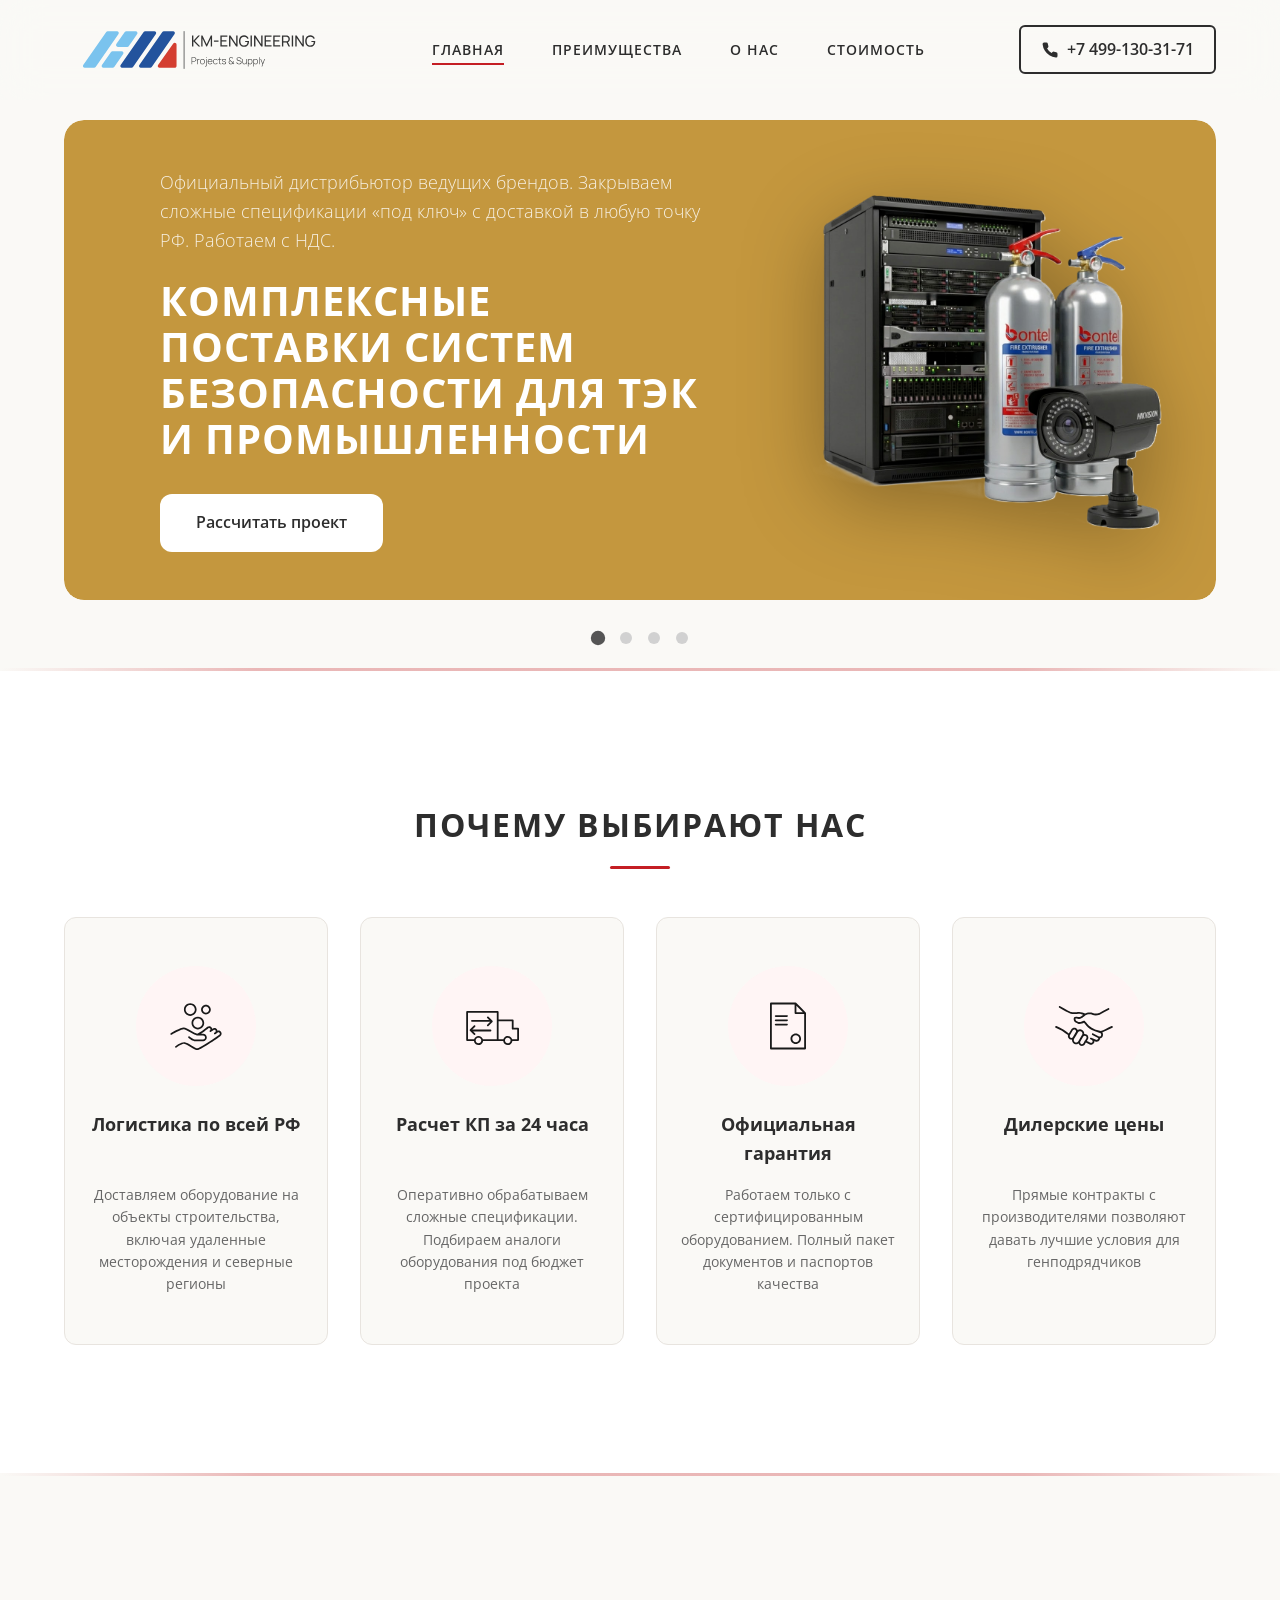
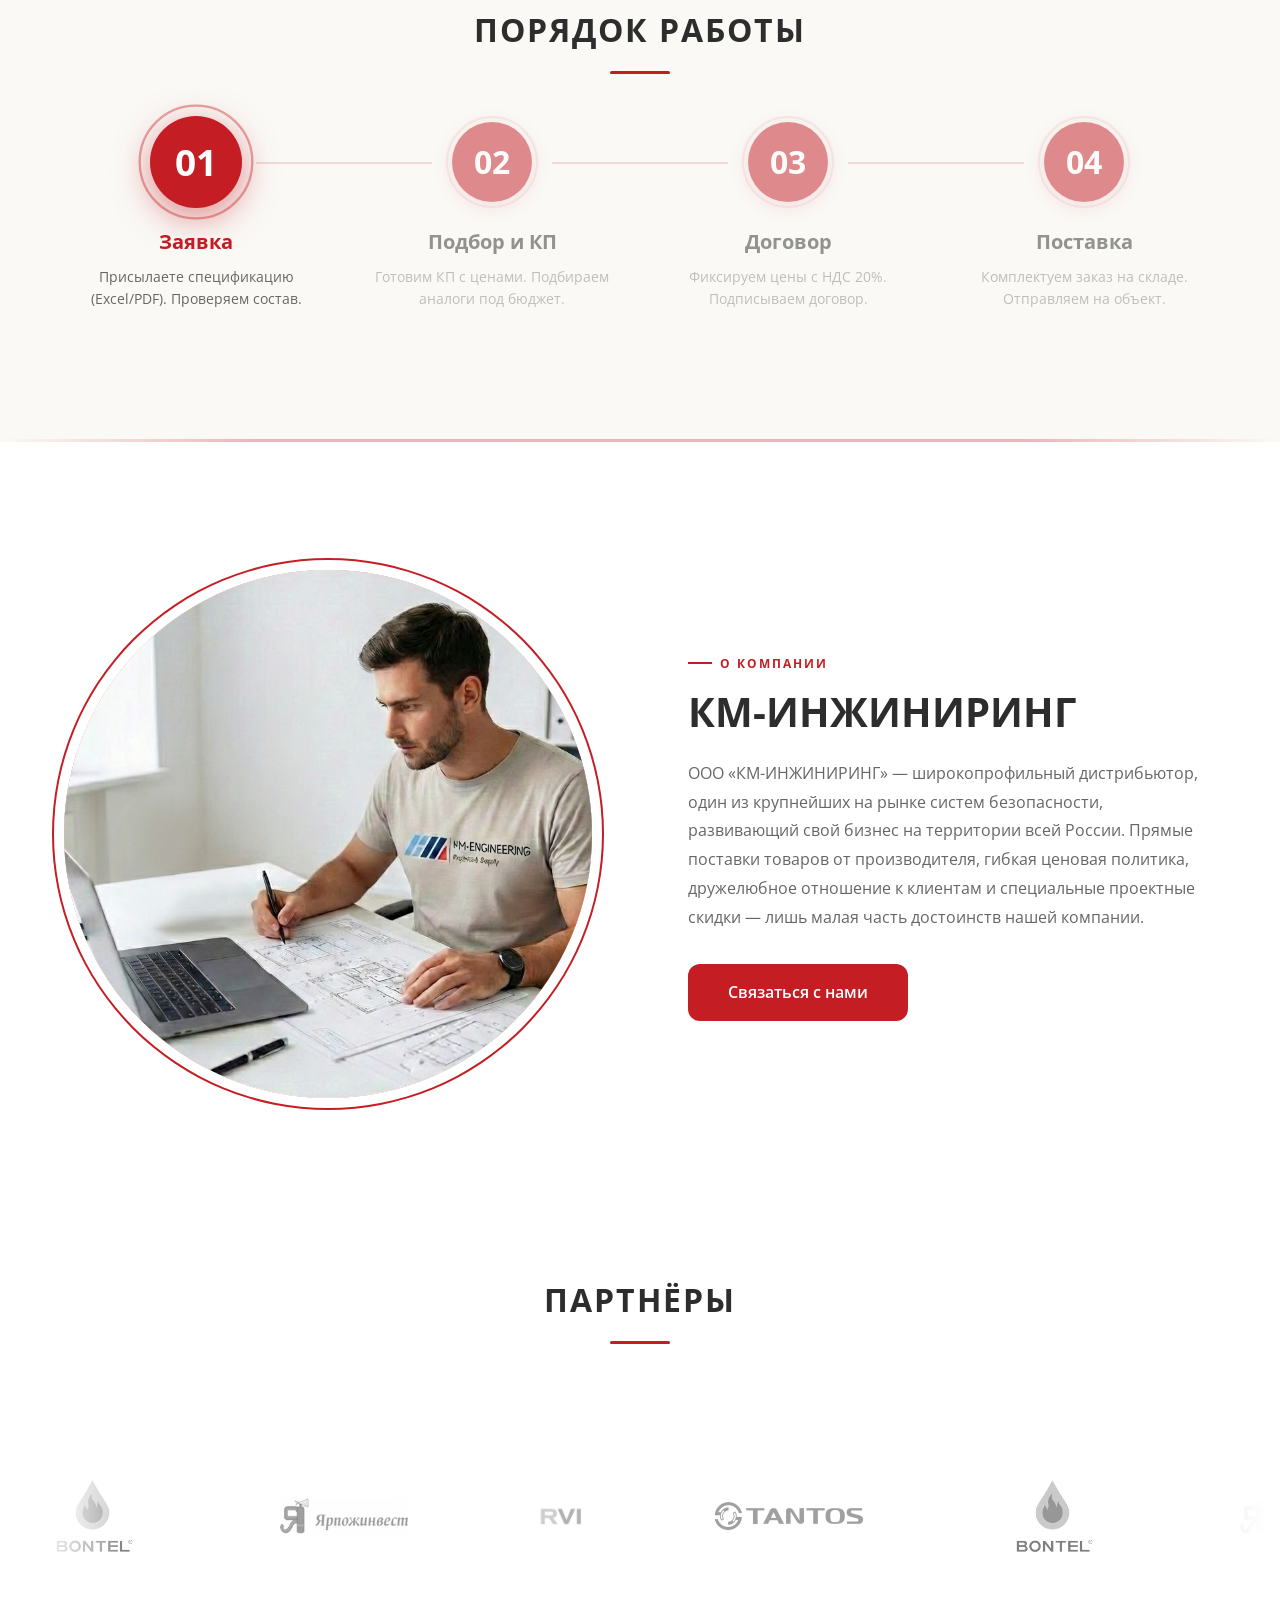
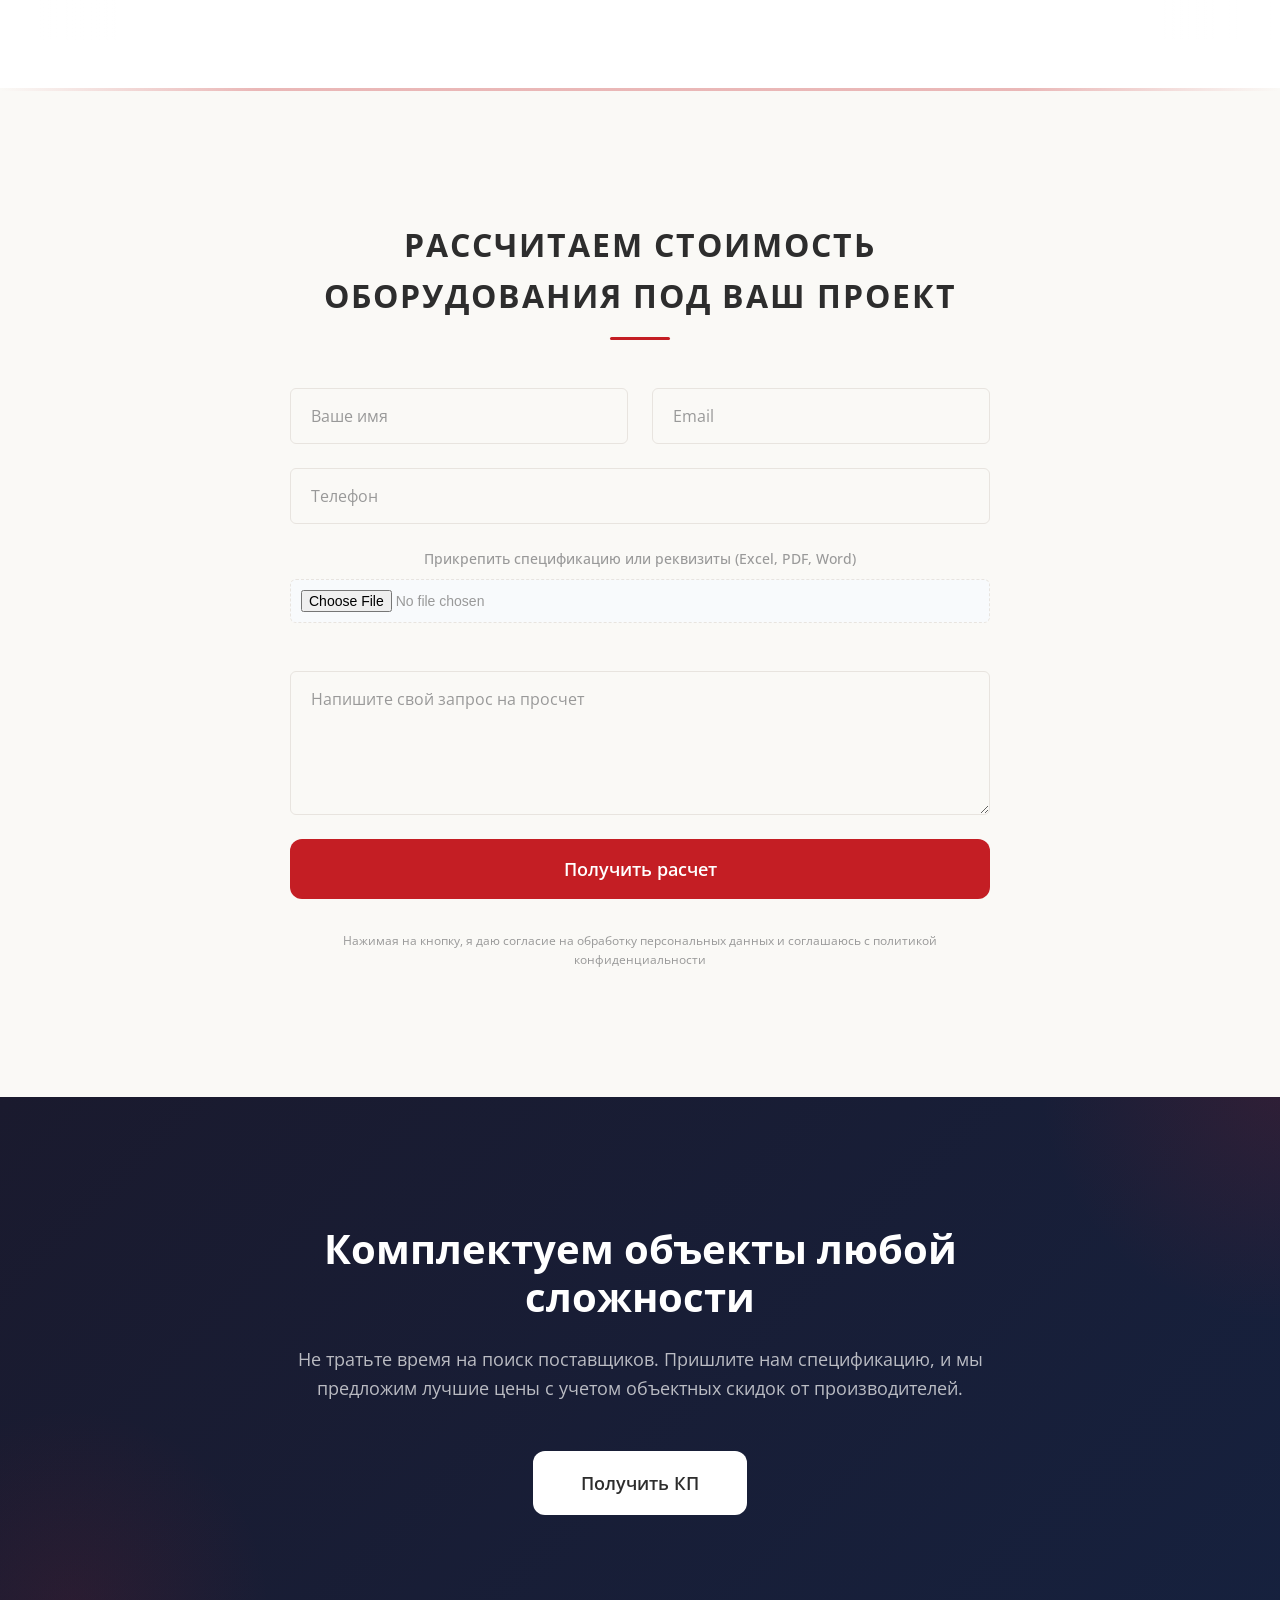
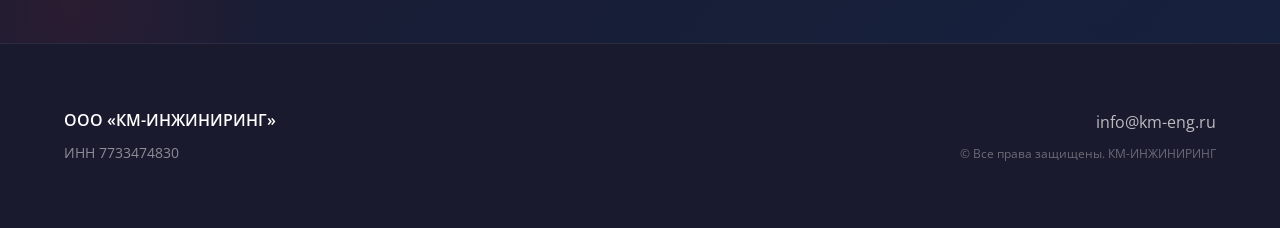
==== index.html @ e7a94233 "feat: setup contact form with file upload and formsubmit.co" ====
<!DOCTYPE html>
<html lang="ru">

<head>
  <meta charset="UTF-8">
  <meta name="viewport" content="width=device-width, initial-scale=1.0">
  <meta http-equiv="X-UA-Compatible" content="IE=edge">

  <!-- SEO -->
  <title>КМ-ИНЖИНИРИНГ — Поставки систем безопасности для ТЭК и промышленности</title>
  <meta name="description"
    content="Официальный дистрибьютор систем безопасности: газовое пожаротушение (АУГП), видеонаблюдение, СКУД. Проектирование и поставки оборудования для ТЭК и промышленных объектов по всей России.">
  <meta name="keywords"
    content="системы безопасности, газовое пожаротушение, видеонаблюдение, СКУД, пожарная безопасность, КМ-ИНЖИНИРИНГ, поставки оборудования, ТЭК, промышленность">

  <!-- Open Graph / Facebook -->
  <meta property="og:type" content="website">
  <meta property="og:url" content="https://km-eng.ru/">
  <meta property="og:title" content="КМ-ИНЖИНИРИНГ — Системы безопасности для ТЭК">
  <meta property="og:description"
    content="Комплексные поставки систем безопасности: пожаротушение, видеонаблюдение, СКУД. Расчёт КП за 24 часа.">
  <meta property="og:image" content="https://km-eng.ru/assets/images/unnamed_1.png">

  <!-- Twitter -->
  <meta property="twitter:card" content="summary_large_image">
  <meta property="twitter:url" content="https://km-eng.ru/">
  <meta property="twitter:title" content="КМ-ИНЖИНИРИНГ — Системы безопасности для ТЭК">
  <meta property="twitter:description"
    content="Комплексные поставки систем безопасности: пожаротушение, видеонаблюдение, СКУД.">
  <meta property="twitter:image" content="https://km-eng.ru/assets/images/unnamed_1.png">

  <link rel="canonical" href="https://km-eng.ru/">

  <!-- Favicons -->
  <link rel="icon" type="image/png" href="assets/images/favicon.png">
  <link rel="apple-touch-icon" href="assets/images/favicon.png">

  <!-- Fonts -->
  <link rel="preconnect" href="https://fonts.googleapis.com">
  <link rel="preconnect" href="https://fonts.gstatic.com" crossorigin>
  <link href="https://fonts.googleapis.com/css2?family=Open+Sans:wght@300;400;600;700&display=swap" rel="stylesheet">

  <!-- Styles -->
  <link rel="stylesheet" href="styles.css?v=11">
</head>

<body>

  <!-- ═══════════════════════════════════════════════
       HEADER
       ═══════════════════════════════════════════════ -->
  <header class="header" id="header">
    <div class="header__inner">
      <a href="#" class="header__logo">
        <img src="assets/images/Untitled.svg" alt="КМ-Инжиниринг — логотип" width="200" height="48">
      </a>

      <nav class="header__nav">
        <ul class="header__nav-links">
          <li><a href="#hero" class="header__nav-link" data-nav>Главная</a></li>
          <li><a href="#advantages" class="header__nav-link" data-nav>Преимущества</a></li>
          <li><a href="#about" class="header__nav-link" data-nav>О нас</a></li>
          <li><a href="#contact" class="header__nav-link" data-nav>Стоимость</a></li>
        </ul>

        <a href="tel:+74991303171" class="header__phone" id="header-phone">
          <svg viewBox="0 0 24 24" fill="none" xmlns="http://www.w3.org/2000/svg">
            <path
              d="M22 16.92v3a2 2 0 01-2.18 2 19.79 19.79 0 01-8.63-3.07 19.5 19.5 0 01-6-6 19.79 19.79 0 01-3.07-8.67A2 2 0 014.11 2h3a2 2 0 012 1.72c.127.96.362 1.903.7 2.81a2 2 0 01-.45 2.11L8.09 9.91a16 16 0 006 6l1.27-1.27a2 2 0 012.11-.45c.907.338 1.85.573 2.81.7A2 2 0 0122 16.92z"
              fill="currentColor" />
          </svg>
          <span>+7 499-130-31-71</span>
        </a>
      </nav>

      <!-- Mobile burger -->
      <button class="burger" id="burger" aria-label="Открыть меню" aria-expanded="false">
        <span class="burger__line"></span>
        <span class="burger__line"></span>
        <span class="burger__line"></span>
      </button>
    </div>
  </header>

  <!-- Mobile menu -->
  <div class="mobile-menu" id="mobile-menu">
    <a href="#hero" data-mobile-nav>Главная</a>
    <a href="#advantages" data-mobile-nav>Преимущества</a>
    <a href="#about" data-mobile-nav>О нас</a>
    <a href="#contact" data-mobile-nav>Стоимость</a>
    <a href="tel:+74991303171" style="color: var(--color-primary);">+7 499-130-31-71</a>
  </div>

  <!-- ═══════════════════════════════════════════════
       HERO SLIDER
       ═══════════════════════════════════════════════ -->
  <section class="hero section" id="hero">
    <div class="container">
      <div class="hero__slider" id="hero-slider">

        <!-- Slide 1 — Комплексные поставки -->
        <div class="hero__slide hero__slide--1 active" data-slide="0">
          <div class="hero__slide-content">
            <p class="hero__slide-subtitle">Официальный дистрибьютор ведущих брендов. Закрываем сложные спецификации
              «под ключ» с доставкой в любую точку РФ. Работаем с НДС.</p>
            <h2 class="hero__slide-title">Комплексные поставки систем безопасности для ТЭК и промышленности</h2>
            <a href="#contact" class="hero__slide-btn">Рассчитать проект</a>
          </div>
          <div class="hero__slide-image">
            <img src="assets/images/unnamed_1.png" alt="Системы безопасности для промышленности" loading="lazy">
          </div>
        </div>

        <!-- Slide 2 — АУГП -->
        <div class="hero__slide hero__slide--2" data-slide="1">
          <div class="hero__slide-content">
            <p class="hero__slide-subtitle">Модули МГП и батареи для защиты серверных, ЦОД и архивов. Тушащие составы,
              безопасные для электроники и персонала. Проектирование и шеф-монтаж.</p>
            <h2 class="hero__slide-title">Автоматические установки газового пожаротушения (АУГП)</h2>
            <a href="#contact" class="hero__slide-btn">Подобрать оборудование</a>
          </div>
          <div class="hero__slide-image">
            <img src="assets/images/LS20260130133726.png" alt="Газовое пожаротушение АУГП" loading="lazy">
          </div>
        </div>

        <!-- Slide 3 — Видеонаблюдение -->
        <div class="hero__slide hero__slide--3" data-slide="2">
          <div class="hero__slide-content">
            <p class="hero__slide-subtitle">IP-камеры высокого разрешения, тепловизоры и взрывозащищенное оборудование
              для суровых условий. Видеоаналитика и серверы хранения данных.</p>
            <h2 class="hero__slide-title">Системы промышленного видеонаблюдения</h2>
            <a href="#contact" class="hero__slide-btn">Скачать каталог</a>
          </div>
          <div class="hero__slide-image">
            <img src="assets/images/Gemini_Generated_Ima.png" alt="Промышленное видеонаблюдение" loading="lazy">
          </div>
        </div>

        <!-- Slide 4 — СКУД (light background) -->
        <div class="hero__slide hero__slide--4 hero__slide--light" data-slide="3">
          <div class="hero__slide-content">
            <p class="hero__slide-subtitle">Турникеты, шлюзовые кабины и биометрические считыватели. Интеграция с 1С и
              системами учета рабочего времени. Полная защита периметра.</p>
            <h2 class="hero__slide-title">Системы контроля и управления доступом (СКУД)</h2>
            <a href="#contact" class="hero__slide-btn">Запросить цены</a>
          </div>
          <div class="hero__slide-image">
            <img src="assets/images/Gemini_Generated_Ima_1.png" alt="Системы СКУД" loading="lazy">
          </div>
        </div>

        <!-- Progress bar -->
        <div class="hero__progress" id="hero-progress"></div>
      </div>

      <!-- Dots navigation — BELOW the slider card -->
      <div class="hero__dots" id="hero-dots"></div>
    </div>
  </section>

  <!-- Separator -->
  <div class="separator"></div>

  <!-- ═══════════════════════════════════════════════
       ADVANTAGES — ПОЧЕМУ ВЫБИРАЮТ НАС
       ═══════════════════════════════════════════════ -->
  <section class="advantages section" id="advantages">
    <div class="container">
      <h2 class="section-title reveal">ПОЧЕМУ ВЫБИРАЮТ НАС</h2>

      <div class="advantages__grid">
        <!-- Card 1 -->
        <div class="advantage-card reveal reveal-chain">
          <div class="advantage-card__icon">
            <img src="assets/images/vector.svg" alt="Логистика" loading="lazy">
          </div>
          <h3 class="advantage-card__title">Логистика по всей РФ</h3>
          <p class="advantage-card__text">Доставляем оборудование на объекты строительства, включая удаленные
            месторождения и северные регионы</p>
        </div>

        <!-- Card 2 -->
        <div class="advantage-card reveal reveal-chain">
          <div class="advantage-card__icon">
            <img src="assets/images/vector_1.svg" alt="КП за 24 часа" loading="lazy">
          </div>
          <h3 class="advantage-card__title">Расчет КП за 24 часа</h3>
          <p class="advantage-card__text">Оперативно обрабатываем сложные спецификации. Подбираем аналоги оборудования
            под бюджет проекта</p>
        </div>

        <!-- Card 3 -->
        <div class="advantage-card reveal reveal-chain">
          <div class="advantage-card__icon">
            <img src="assets/images/vector_2.svg" alt="Гарантия" loading="lazy">
          </div>
          <h3 class="advantage-card__title">Официальная гарантия</h3>
          <p class="advantage-card__text">Работаем только с сертифицированным оборудованием. Полный пакет документов и
            паспортов качества</p>
        </div>

        <!-- Card 4 -->
        <div class="advantage-card reveal reveal-chain">
          <div class="advantage-card__icon">
            <img src="assets/images/vector_3.svg" alt="Дилерские цены" loading="lazy">
          </div>
          <h3 class="advantage-card__title">Дилерские цены</h3>
          <p class="advantage-card__text">Прямые контракты с производителями позволяют давать лучшие условия для
            генподрядчиков</p>
        </div>
      </div>
    </div>
  </section>

  <!-- Separator -->
  <div class="separator"></div>

  <!-- ═══════════════════════════════════════════════
       WORKFLOW — ПОРЯДОК РАБОТЫ
       ═══════════════════════════════════════════════ -->
  <section class="workflow section" id="workflow">
    <div class="container">
      <h2 class="section-title reveal">Порядок работы</h2>

      <div class="workflow__grid">
        <!-- Step 1 -->
        <div class="workflow-step reveal reveal-chain">
          <div class="workflow-step__number" data-count="1">01</div>
          <h3 class="workflow-step__title">Заявка</h3>
          <p class="workflow-step__text">Присылаете спецификацию (Excel/PDF). Проверяем состав.</p>
        </div>

        <!-- Step 2 -->
        <div class="workflow-step reveal reveal-chain">
          <div class="workflow-step__number" data-count="2">02</div>
          <h3 class="workflow-step__title">Подбор и КП</h3>
          <p class="workflow-step__text">Готовим КП с ценами. Подбираем аналоги под бюджет.</p>
        </div>

        <!-- Step 3 -->
        <div class="workflow-step reveal reveal-chain">
          <div class="workflow-step__number" data-count="3">03</div>
          <h3 class="workflow-step__title">Договор</h3>
          <p class="workflow-step__text">Фиксируем цены с НДС 20%. Подписываем договор.</p>
        </div>

        <!-- Step 4 -->
        <div class="workflow-step reveal reveal-chain">
          <div class="workflow-step__number" data-count="4">04</div>
          <h3 class="workflow-step__title">Поставка</h3>
          <p class="workflow-step__text">Комплектуем заказ на складе. Отправляем на объект.</p>
        </div>
      </div>
    </div>
  </section>

  <!-- Separator -->
  <div class="separator"></div>

  <!-- ═══════════════════════════════════════════════
       ABOUT — О КОМПАНИИ
       ═══════════════════════════════════════════════ -->
  <section class="about section" id="about">
    <div class="container">
      <div class="about__inner">
        <div class="about__image-wrapper reveal-left">
          <img src="assets/images/unnamed_3.jpg" alt="Офис КМ-Инжиниринг" class="about__image" loading="lazy">
        </div>

        <div class="about__content reveal-right">
          <span class="about__label">О компании</span>
          <h2 class="about__title">КМ-ИНЖИНИРИНГ</h2>
          <p class="about__text">
            ООО «КМ-ИНЖИНИРИНГ» — широкопрофильный дистрибьютор, один из крупнейших на рынке систем безопасности,
            развивающий свой бизнес на территории всей России. Прямые поставки товаров от производителя, гибкая ценовая
            политика, дружелюбное отношение к клиентам и специальные проектные скидки — лишь малая часть достоинств
            нашей компании.
          </p>
          <a href="#contact" class="btn btn--primary">Связаться с нами</a>
        </div>
      </div>
    </div>
  </section>

  <!-- ═══════════════════════════════════════════════
       PARTNERS — ПАРТНЕРЫ
       ═══════════════════════════════════════════════ -->
  <section class="partners section">
    <div class="container">
      <h2 class="section-title reveal">ПАРТНЁРЫ</h2>
    </div>
    <div class="partners__marquee">
      <div class="partners__track">
        <!-- Set 1 -->
        <div class="partners__logo"><img src="assets/images/bontel.png" alt="BONTEL" loading="lazy"></div>
        <div class="partners__logo"><img src="assets/images/yarpozhinvest.png" alt="Ярпожинвест" loading="lazy"></div>
        <div class="partners__logo"><img src="assets/images/rvi.png" alt="RVI" loading="lazy"></div>
        <div class="partners__logo"><img src="assets/images/tantos.png" alt="TANTOS" loading="lazy"></div>
        <!-- Set 2 (duplicate) -->
        <div class="partners__logo"><img src="assets/images/bontel.png" alt="BONTEL" loading="lazy"></div>
        <div class="partners__logo"><img src="assets/images/yarpozhinvest.png" alt="Ярпожинвест" loading="lazy"></div>
        <div class="partners__logo"><img src="assets/images/rvi.png" alt="RVI" loading="lazy"></div>
        <div class="partners__logo"><img src="assets/images/tantos.png" alt="TANTOS" loading="lazy"></div>
        <!-- Set 3 (duplicate) -->
        <div class="partners__logo"><img src="assets/images/bontel.png" alt="BONTEL" loading="lazy"></div>
        <div class="partners__logo"><img src="assets/images/yarpozhinvest.png" alt="Ярпожинвест" loading="lazy"></div>
        <div class="partners__logo"><img src="assets/images/rvi.png" alt="RVI" loading="lazy"></div>
        <div class="partners__logo"><img src="assets/images/tantos.png" alt="TANTOS" loading="lazy"></div>
        <!-- Set 4 (duplicate) -->
        <div class="partners__logo"><img src="assets/images/bontel.png" alt="BONTEL" loading="lazy"></div>
        <div class="partners__logo"><img src="assets/images/yarpozhinvest.png" alt="Ярпожинвест" loading="lazy"></div>
        <div class="partners__logo"><img src="assets/images/rvi.png" alt="RVI" loading="lazy"></div>
        <div class="partners__logo"><img src="assets/images/tantos.png" alt="TANTOS" loading="lazy"></div>
        <!-- Set 5 (duplicate) -->
        <div class="partners__logo"><img src="assets/images/bontel.png" alt="BONTEL" loading="lazy"></div>
        <div class="partners__logo"><img src="assets/images/yarpozhinvest.png" alt="Ярпожинвест" loading="lazy"></div>
        <div class="partners__logo"><img src="assets/images/rvi.png" alt="RVI" loading="lazy"></div>
        <div class="partners__logo"><img src="assets/images/tantos.png" alt="TANTOS" loading="lazy"></div>
        <!-- Set 6 (duplicate) -->
        <div class="partners__logo"><img src="assets/images/bontel.png" alt="BONTEL" loading="lazy"></div>
        <div class="partners__logo"><img src="assets/images/yarpozhinvest.png" alt="Ярпожинвест" loading="lazy"></div>
        <div class="partners__logo"><img src="assets/images/rvi.png" alt="RVI" loading="lazy"></div>
        <div class="partners__logo"><img src="assets/images/tantos.png" alt="TANTOS" loading="lazy"></div>
      </div>
    </div>
  </section>

  <!-- Separator -->
  <div class="separator"></div>

  <!-- ═══════════════════════════════════════════════
       CONTACT FORM — РАССЧИТАТЬ СТОИМОСТЬ
       ═══════════════════════════════════════════════ -->
  <section class="contact section" id="contact">
    <div class="container">
      <div class="contact__inner reveal">
        <h2 class="section-title">Рассчитаем стоимость оборудования под ваш проект</h2>

        <form class="contact__form" id="contact-form" action="https://formsubmit.co/info@km-eng.ru" method="POST"
          enctype="multipart/form-data">
          <!-- Hidden Settings -->
          <input type="hidden" name="_subject" value="Новая заявка с сайта KM-ENG">
          <input type="hidden" name="_captcha" value="false">
          <input type="hidden" name="_template" value="table">
          <!-- <input type="hidden" name="_next" value="https://km-eng.ru/thanks.html"> -->

          <div class="contact__input-group">
            <input type="text" class="contact__input" name="name" placeholder="Ваше имя" required id="input-name">
            <input type="email" class="contact__input" name="email" placeholder="Email" required id="input-email">
          </div>
          <input type="tel" class="contact__input" name="phone" placeholder="Телефон" id="input-phone">

          <label class="contact__file-label">
            <span class="contact__file-text">Прикрепить спецификацию или реквизиты (Excel, PDF, Word)</span>
            <input type="file" name="attachment" class="contact__file-input"
              accept=".pdf,.doc,.docx,.xls,.xlsx,.jpg,.png">
          </label>

          <textarea class="contact__textarea" name="message" placeholder="Напишите свой запрос на просчет" rows="5"
            id="input-message"></textarea>
          <button type="submit" class="btn btn--primary btn--lg" id="submit-btn">Получить расчет</button>
          <p class="contact__disclaimer">Нажимая на кнопку, я даю согласие на обработку персональных данных и соглашаюсь
            с политикой конфиденциальности</p>
        </form>
      </div>
    </div>
  </section>

  <!-- ═══════════════════════════════════════════════
       CTA — ПРИЗЫВ К ДЕЙСТВИЮ
       ═══════════════════════════════════════════════ -->
  <section class="cta" id="cta">
    <div class="container">
      <div class="cta__inner reveal-scale">
        <h2 class="cta__title">Комплектуем объекты любой сложности</h2>
        <p class="cta__text">Не тратьте время на поиск поставщиков. Пришлите нам спецификацию, и мы предложим лучшие
          цены с учетом объектных скидок от производителей.</p>
        <a href="#contact" class="btn btn--white btn--lg">Получить КП</a>
      </div>
    </div>
  </section>

  <!-- ═══════════════════════════════════════════════
       FOOTER
       ═══════════════════════════════════════════════ -->
  <footer class="footer" id="footer">
    <div class="container">
      <div class="footer__inner">
        <div class="footer__left">
          <span class="footer__company">ООО «КМ-ИНЖИНИРИНГ»</span>
          <span class="footer__inn">ИНН 7733474830</span>
        </div>
        <div class="footer__right">
          <a href="mailto:info@km-eng.ru" class="footer__email">info@km-eng.ru</a>
          <span class="footer__copyright">&copy; Все права защищены. КМ-ИНЖИНИРИНГ</span>
        </div>
      </div>
    </div>
  </footer>

  <!-- Scripts -->
  <script src="script.js"></script>
</body>

</html>
---- styles.css ----
/* ═══════════════════════════════════════════════════
   КМ-ИНЖИНИРИНГ — Premium Design System
   Шрифт: Open Sans | Палитра: Молочный + Красный
   ═══════════════════════════════════════════════════ */

/* === DESIGN TOKENS === */
:root {
    /* Colors */
    --color-bg: #FAF9F6;
    --color-bg-alt: #FFF5F5;
    --color-bg-dark: #1A1A2E;
    --color-primary: #C41E24;
    --color-primary-dark: #9B1B20;
    --color-primary-light: #E8454B;
    --color-text: #2D2D2D;
    --color-text-light: #666666;
    --color-text-muted: #999999;
    --color-white: #FFFFFF;
    --color-border: #E8E4DF;
    --color-card-bg: #FFFFFF;
    --color-overlay: rgba(26, 26, 46, 0.7);

    /* Typography */
    --font-family: 'Open Sans', -apple-system, BlinkMacSystemFont, sans-serif;
    --font-size-xs: 0.75rem;
    --font-size-sm: 0.875rem;
    --font-size-base: 1rem;
    --font-size-lg: 1.125rem;
    --font-size-xl: 1.25rem;
    --font-size-2xl: 1.5rem;
    --font-size-3xl: 2rem;
    --font-size-4xl: 2.5rem;
    --font-size-5xl: 3.25rem;

    /* Spacing */
    --space-xs: 0.5rem;
    --space-sm: 1rem;
    --space-md: 1.5rem;
    --space-lg: 2rem;
    --space-xl: 3rem;
    --space-2xl: 4rem;
    --space-3xl: 6rem;
    --space-4xl: 8rem;

    /* Layout */
    --container-max: 1200px;
    --container-padding: 1.5rem;
    --header-height: 100px;

    /* Effects */
    --radius-sm: 6px;
    --radius-md: 12px;
    --radius-lg: 20px;
    --radius-xl: 28px;
    --shadow-sm: 0 2px 8px rgba(0, 0, 0, 0.06);
    --shadow-md: 0 4px 20px rgba(0, 0, 0, 0.08);
    --shadow-lg: 0 8px 40px rgba(0, 0, 0, 0.12);
    --shadow-xl: 0 12px 60px rgba(0, 0, 0, 0.16);
    --shadow-card-hover: 0 16px 48px rgba(196, 30, 36, 0.12);

    /* Transitions */
    --transition-fast: 0.2s ease;
    --transition-base: 0.3s ease;
    --transition-slow: 0.5s ease;
    --transition-slider: 0.8s ease-in-out;
}

/* === RESET & BASE === */
*,
*::before,
*::after {
    margin: 0;
    padding: 0;
    box-sizing: border-box;
}

html {
    scroll-behavior: smooth;
    font-size: 16px;
    -webkit-font-smoothing: antialiased;
    -moz-osx-font-smoothing: grayscale;
    overflow-x: hidden;
}

body {
    font-family: var(--font-family);
    overflow-x: hidden;
    font-weight: 400;
    line-height: 1.6;
    color: var(--color-text);
    background-color: var(--color-bg);
    overflow-x: hidden;
}

img {
    max-width: 100%;
    height: auto;
    display: block;
}

a {
    text-decoration: none;
    color: inherit;
    transition: color var(--transition-fast);
}

ul,
ol {
    list-style: none;
}

button {
    cursor: pointer;
    border: none;
    background: none;
    font-family: inherit;
}

/* === UTILITY === */
.container {
    max-width: var(--container-max);
    margin: 0 auto;
    padding: 0 var(--container-padding);
}

.section {
    padding: var(--space-4xl) 0;
    position: relative;
}

.section-title {
    font-size: var(--font-size-3xl);
    font-weight: 700;
    text-align: center;
    letter-spacing: 2px;
    text-transform: uppercase;
    color: var(--color-text);
    margin-bottom: var(--space-xl);
    position: relative;
}

.section-title::after {
    content: '';
    display: block;
    width: 60px;
    height: 3px;
    background: var(--color-primary);
    margin: var(--space-sm) auto 0;
    border-radius: 2px;
    transition: width var(--transition-slow);
}

.section-title:hover::after {
    width: 120px;
}

/* === SCROLL REVEAL ANIMATIONS === */
.reveal {
    opacity: 0;
    transform: translateY(40px);
    transition: opacity 0.7s ease, transform 0.7s ease;
}

.reveal.revealed {
    opacity: 1;
    transform: translateY(0);
}

.reveal-left {
    opacity: 0;
    transform: translateX(-60px);
    transition: opacity 0.7s ease, transform 0.7s ease;
}

.reveal-left.revealed {
    opacity: 1;
    transform: translateX(0);
}

.reveal-right {
    opacity: 0;
    transform: translateX(60px);
    transition: opacity 0.7s ease, transform 0.7s ease;
}

.reveal-right.revealed {
    opacity: 1;
    transform: translateX(0);
}

.reveal-scale {
    opacity: 0;
    transform: scale(0.9);
    transition: opacity 0.7s ease, transform 0.7s ease;
}

.reveal-scale.revealed {
    opacity: 1;
    transform: scale(1);
}

/* Chain delay for cards */
.reveal-chain:nth-child(1) {
    transition-delay: 0s;
}

.reveal-chain:nth-child(2) {
    transition-delay: 0.15s;
}

.reveal-chain:nth-child(3) {
    transition-delay: 0.30s;
}

.reveal-chain:nth-child(4) {
    transition-delay: 0.45s;
}

/* === KEYFRAMES === */
@keyframes fadeInUp {
    from {
        opacity: 0;
        transform: translateY(30px);
    }

    to {
        opacity: 1;
        transform: translateY(0);
    }
}

@keyframes fadeInDown {
    from {
        opacity: 0;
        transform: translateY(-20px);
    }

    to {
        opacity: 1;
        transform: translateY(0);
    }
}

@keyframes slideInLeft {
    from {
        opacity: 0;
        transform: translateX(-40px);
    }

    to {
        opacity: 1;
        transform: translateX(0);
    }
}

@keyframes pulseGlow {

    0%,
    100% {
        box-shadow: 0 0 0 0 rgba(196, 30, 36, 0.3);
    }

    50% {
        box-shadow: 0 0 0 12px rgba(196, 30, 36, 0);
    }
}

@keyframes lineGrow {
    from {
        width: 0;
    }

    to {
        width: 100%;
    }
}

@keyframes float {

    0%,
    100% {
        transform: translateY(0);
    }

    50% {
        transform: translateY(-10px);
    }
}

@keyframes shimmer {
    0% {
        background-position: -200% center;
    }

    100% {
        background-position: 200% center;
    }
}

/* ═══════════════════════════════════════════════
   HEADER / NAVIGATION
   ═══════════════════════════════════════════════ */

.header {
    position: fixed;
    top: 0;
    left: 0;
    right: 0;
    z-index: 1000;
    height: var(--header-height);
    background: rgba(250, 249, 246, 0.85);
    backdrop-filter: blur(20px);
    -webkit-backdrop-filter: blur(20px);
    border-bottom: 1px solid transparent;
    transition: background var(--transition-base),
        border-color var(--transition-base),
        box-shadow var(--transition-base);
}

.header.scrolled {
    background: rgba(250, 249, 246, 0.95);
    border-bottom-color: var(--color-border);
    box-shadow: var(--shadow-sm);
}

.header__inner {
    display: flex;
    align-items: center;
    justify-content: space-between;
    height: 100%;
    max-width: var(--container-max);
    margin: 0 auto;
    padding: 0 var(--container-padding);
    gap: var(--space-lg);
}

.header__logo {
    display: flex;
    align-items: center;
    gap: var(--space-sm);
    animation: fadeInDown 0.6s ease both;
}

.header__logo img {
    height: 88px;
    width: auto;
}

.header__nav {
    display: flex;
    align-items: center;
    gap: var(--space-lg);
    flex: 1;
    justify-content: flex-end;
    white-space: nowrap;
}

.header__nav-links {
    display: flex;
    flex: 1;
    justify-content: center;
    gap: var(--space-xl);
}

.header__nav-link {
    font-size: var(--font-size-sm);
    font-weight: 600;
    text-transform: uppercase;
    letter-spacing: 1px;
    color: var(--color-text);
    position: relative;
    padding: 4px 0;
}

.header__nav-link::after {
    content: '';
    position: absolute;
    bottom: -2px;
    left: 0;
    width: 0;
    height: 2px;
    background: var(--color-primary);
    transition: width var(--transition-base);
}

.header__nav-link:hover::after,
.header__nav-link.active::after {
    width: 100%;
}

.header__nav-link:hover {
    color: var(--color-primary);
}

.header__phone {
    display: flex;
    align-items: center;
    gap: var(--space-xs);
    font-weight: 600;
    font-size: var(--font-size-base);
    color: var(--color-text);
    padding: 10px 20px;
    border: 2px solid var(--color-text);
    border-radius: var(--radius-sm);
    transition: all var(--transition-fast);
}

.header__phone:hover {
    background: var(--color-primary);
    border-color: var(--color-primary);
    color: var(--color-white);
    transform: translateY(-1px);
}

.header__phone svg {
    width: 18px;
    height: 18px;
    fill: currentColor;
}

/* Mobile burger */
.burger {
    display: none;
    flex-direction: column;
    gap: 5px;
    width: 28px;
    padding: 4px 0;
    z-index: 1001;
}

.burger__line {
    width: 100%;
    height: 2px;
    background: var(--color-text);
    border-radius: 2px;
    transition: all var(--transition-base);
    transform-origin: center;
}

.burger.active .burger__line:nth-child(1) {
    transform: rotate(45deg) translate(5px, 5px);
}

.burger.active .burger__line:nth-child(2) {
    opacity: 0;
}

.burger.active .burger__line:nth-child(3) {
    transform: rotate(-45deg) translate(5px, -5px);
}

/* Mobile menu overlay */
.mobile-menu {
    display: none;
    position: fixed;
    top: 0;
    left: 0;
    right: 0;
    bottom: 0;
    background: rgba(250, 249, 246, 0.98);
    backdrop-filter: blur(30px);
    z-index: 999;
    flex-direction: column;
    align-items: center;
    justify-content: center;
    gap: var(--space-lg);
    opacity: 0;
    transition: opacity var(--transition-base);
}

.mobile-menu.active {
    display: flex;
    opacity: 1;
}

.mobile-menu a {
    font-size: var(--font-size-2xl);
    font-weight: 600;
    color: var(--color-text);
    text-transform: uppercase;
    letter-spacing: 2px;
}

.mobile-menu a:hover {
    color: var(--color-primary);
}

/* ═══════════════════════════════════════════════
   HERO SLIDER
   ═══════════════════════════════════════════════ */

.hero {
    padding-top: calc(var(--header-height) + 20px);
    padding-bottom: var(--space-md);
    background: var(--color-bg);
}

.hero__slider {
    position: relative;
    width: 100%;
    border-radius: var(--radius-lg);
    overflow: hidden;
    height: 480px;
}

.hero__slide {
    position: absolute;
    top: 0;
    left: 0;
    width: 100%;
    height: 100%;
    display: flex;
    align-items: center;
    padding: var(--space-2xl) var(--space-3xl);
    border-radius: var(--radius-lg);
    opacity: 0;
    transition: opacity var(--transition-slider);
    pointer-events: none;
}

.hero__slide.active {
    position: relative;
    opacity: 1;
    pointer-events: auto;
    z-index: 2;
    height: 100%;
}

/* Slide 1: Golden/Ochre — Комплексные поставки */
.hero__slide--1 {
    background: #C4973E;
}

/* Slide 2: Dark Charcoal — АУГП */
.hero__slide--2 {
    background: #3B3B3B;
}

/* Slide 3: Medium Gray — Видеонаблюдение */
.hero__slide--3 {
    background: #555555;
}

/* Slide 4: Light Warm Gray — СКУД */
.hero__slide--4 {
    background: #E5E2DD;
}

/* Light slide variant: dark text */
.hero__slide--light .hero__slide-subtitle {
    color: rgba(0, 0, 0, 0.65);
}

.hero__slide--light .hero__slide-title {
    color: #1A1A2E;
}

.hero__slide--light .hero__slide-btn {
    background: #1A1A2E;
    color: var(--color-white);
    border: 2px solid #1A1A2E;
}

.hero__slide--light .hero__slide-btn:hover {
    background: var(--color-primary);
    border-color: var(--color-primary);
}

.hero__slide-content {
    flex: 1;
    max-width: 560px;
    z-index: 2;
}

.hero__slide-subtitle {
    font-size: var(--font-size-lg);
    font-weight: 300;
    color: rgba(255, 255, 255, 0.85);
    margin-bottom: var(--space-md);
    opacity: 0;
    transform: translateY(20px);
    transition: opacity 0.5s ease 0.3s, transform 0.5s ease 0.3s;
}

.hero__slide.active .hero__slide-subtitle {
    opacity: 1;
    transform: translateY(0);
}

.hero__slide-title {
    font-size: var(--font-size-4xl);
    font-weight: 700;
    color: var(--color-white);
    line-height: 1.15;
    text-transform: uppercase;
    letter-spacing: 1px;
    margin-bottom: var(--space-lg);
    opacity: 0;
    transform: translateY(30px);
    transition: opacity 0.5s ease 0.45s, transform 0.5s ease 0.45s;
}

.hero__slide.active .hero__slide-title {
    opacity: 1;
    transform: translateY(0);
}

.hero__slide-btn {
    display: inline-flex;
    align-items: center;
    gap: var(--space-xs);
    padding: 16px 36px;
    background: var(--color-white);
    color: var(--color-text);
    font-size: var(--font-size-base);
    font-weight: 600;
    border-radius: var(--radius-md);
    transition: all var(--transition-fast);
    opacity: 0;
    transform: translateY(20px);
    transition: opacity 0.5s ease 0.6s, transform 0.5s ease 0.6s,
        background var(--transition-fast), color var(--transition-fast),
        box-shadow var(--transition-fast);
}

.hero__slide.active .hero__slide-btn {
    opacity: 1;
    transform: translateY(0);
}

.hero__slide-btn:hover {
    background: var(--color-primary);
    color: var(--color-white);
    box-shadow: var(--shadow-lg);
    transform: translateY(-2px) !important;
}

.hero__slide-image {
    position: absolute;
    right: 40px;
    top: 50%;
    transform: translateY(-50%);
    width: 380px;
    height: 380px;
    display: flex;
    align-items: center;
    justify-content: center;
    opacity: 0;
    transition: opacity 0.6s ease 0.5s, transform 0.6s ease 0.5s;
}

.hero__slide.active .hero__slide-image {
    opacity: 1;
    transform: translateY(-50%);
}

.hero__slide-image img {
    max-width: 100%;
    max-height: 100%;
    object-fit: contain;
    filter: drop-shadow(0 20px 40px rgba(0, 0, 0, 0.3));
    animation: float 4s ease-in-out infinite;
}

/* Slider dots — BELOW the slider card */
.hero__dots {
    display: flex;
    justify-content: center;
    gap: 16px;
    margin-top: var(--space-lg);
    position: relative;
    z-index: 10;
}

.hero__dot {
    width: 12px;
    height: 12px;
    border-radius: 50%;
    background: #D1D1D1;
    cursor: pointer;
    transition: all var(--transition-base);
    border: none;
    padding: 0;
    position: relative;
}

.hero__dot:hover {
    background: #999999;
    transform: scale(1.3);
}

.hero__dot.active {
    background: #555555;
    transform: scale(1.2);
}

/* Progress ring around active dot — removed */
.hero__dot::after {
    content: '';
    position: absolute;
    inset: -4px;
    border-radius: 50%;
    border: 2px solid transparent;
    transition: border-color var(--transition-fast);
}

.hero__dot.active::after {
    border-color: transparent;
}

/* Slider progress bar — hidden */
.hero__progress {
    display: none;
}

/* ═══════════════════════════════════════════════
   ADVANTAGES / WHY CHOOSE US
   ═══════════════════════════════════════════════ */

.advantages {
    background: var(--color-white);
}

.advantages__grid {
    display: grid;
    grid-template-columns: repeat(4, 1fr);
    gap: var(--space-lg);
}

.advantage-card {
    position: relative;
    padding: var(--space-xl) var(--space-md);
    text-align: center;
    border-radius: var(--radius-md);
    background: var(--color-bg);
    border: 1px solid var(--color-border);
    transition: all var(--transition-base);
    overflow: hidden;
    display: flex;
    flex-direction: column;
    align-items: center;
}

.advantage-card::before {
    content: '';
    position: absolute;
    top: 0;
    left: 0;
    right: 0;
    height: 3px;
    background: var(--color-primary);
    transform: scaleX(0);
    transition: transform var(--transition-base);
}

.advantage-card:hover::before {
    transform: scaleX(1);
}

.advantage-card:hover {
    transform: translateY(-8px);
    box-shadow: var(--shadow-card-hover);
    border-color: transparent;
    background: var(--color-white);
}

.advantage-card__icon {
    width: 120px;
    height: 120px;
    margin: 0 auto var(--space-md);
    display: flex;
    align-items: center;
    justify-content: center;
    border-radius: 50%;
    background: var(--color-bg-alt);
    transition: all var(--transition-base);
    flex-shrink: 0;
}

.advantage-card:hover .advantage-card__icon {
    background: var(--color-primary);
    transform: scale(1.1);
}

.advantage-card__icon img {
    width: 60px;
    height: 60px;
    transition: filter var(--transition-base);
}

.advantage-card:hover .advantage-card__icon img {
    filter: brightness(0) invert(1);
}

.advantage-card__title {
    font-size: var(--font-size-lg);
    font-weight: 700;
    color: var(--color-text);
    margin-bottom: var(--space-sm);
    min-height: 3.2em;
    display: flex;
    align-items: flex-start;
    justify-content: center;
}

.advantage-card__text {
    font-size: var(--font-size-sm);
    color: var(--color-text-light);
    line-height: 1.6;
}

/* Divider between cards */
.advantage-card:not(:first-child)::after {
    content: '';
    position: absolute;
    left: -1px;
    top: 20%;
    height: 60%;
    width: 1px;
    background: var(--color-border);
    transition: opacity var(--transition-base);
}

.advantage-card:hover::after {
    opacity: 0;
}

/* ═══════════════════════════════════════════════
   WORKFLOW / STEPS
   ═══════════════════════════════════════════════ */

.workflow {
    background: var(--color-bg);
}

.workflow__grid {
    display: grid;
    grid-template-columns: repeat(4, 1fr);
    gap: var(--space-lg);
    position: relative;
}

.workflow-step {
    position: relative;
    text-align: center;
    z-index: 1;
}

.workflow-step__number {
    width: 80px;
    height: 80px;
    margin: 0 auto var(--space-md);
    display: flex;
    align-items: center;
    justify-content: center;
    font-size: var(--font-size-3xl);
    font-weight: 700;
    color: var(--color-white);
    background: var(--color-primary);
    border-radius: 50%;
    position: relative;
    transition: all 0.6s cubic-bezier(0.4, 0, 0.2, 1);
    box-shadow: 0 4px 20px rgba(196, 30, 36, 0.25);
    opacity: 0.5;
}

.workflow-step__number::after {
    content: '';
    position: absolute;
    inset: -6px;
    border-radius: 50%;
    border: 2px solid var(--color-primary);
    opacity: 0.15;
    transition: all 0.6s cubic-bezier(0.4, 0, 0.2, 1);
}

/* Active step — looping highlight */
.workflow-step.wf-active .workflow-step__number {
    opacity: 1;
    transform: scale(1.15);
    box-shadow: 0 0 0 0 rgba(196, 30, 36, 0.4),
        0 8px 30px rgba(196, 30, 36, 0.5);
    animation: wf-pulse 1.5s ease-in-out infinite;
}

.workflow-step.wf-active .workflow-step__number::after {
    inset: -10px;
    opacity: 0.4;
    border-width: 2px;
}

/* Completed step (before active) */
.workflow-step.wf-done .workflow-step__number {
    opacity: 0.85;
    transform: scale(1);
    box-shadow: 0 4px 20px rgba(196, 30, 36, 0.3);
}

.workflow-step.wf-done .workflow-step__number::after {
    opacity: 0.25;
}

/* Title & text transitions */
.workflow-step__title {
    font-size: var(--font-size-xl);
    font-weight: 700;
    margin-bottom: var(--space-xs);
    color: var(--color-text);
    opacity: 0.5;
    transition: all 0.6s cubic-bezier(0.4, 0, 0.2, 1);
}

.workflow-step__text {
    font-size: var(--font-size-sm);
    color: var(--color-text-light);
    line-height: 1.6;
    max-width: 240px;
    margin: 0 auto;
    opacity: 0.4;
    transition: all 0.6s cubic-bezier(0.4, 0, 0.2, 1);
}

.workflow-step.wf-active .workflow-step__title {
    opacity: 1;
    color: var(--color-primary);
}

.workflow-step.wf-active .workflow-step__text {
    opacity: 1;
}

.workflow-step.wf-done .workflow-step__title {
    opacity: 0.75;
}

.workflow-step.wf-done .workflow-step__text {
    opacity: 0.6;
}

/* Pulse keyframe */
@keyframes wf-pulse {

    0%,
    100% {
        box-shadow: 0 0 0 0 rgba(196, 30, 36, 0.4),
            0 8px 30px rgba(196, 30, 36, 0.5);
    }

    50% {
        box-shadow: 0 0 0 12px rgba(196, 30, 36, 0),
            0 12px 40px rgba(196, 30, 36, 0.35);
    }
}

/* Connector line progress animation */
.workflow-step:not(:last-child)::before {
    content: '';
    position: absolute;
    top: 40px;
    left: calc(50% + 60px);
    right: calc(-50% - var(--space-lg) + 60px);
    height: 2px;
    background: var(--color-primary);
    opacity: 0.15;
    z-index: 0;
}

.workflow-step:not(:last-child)::after {
    content: '';
    position: absolute;
    top: 40px;
    left: calc(50% + 60px);
    right: calc(-50% - var(--space-lg) + 60px);
    height: 2px;
    background: linear-gradient(90deg, var(--color-primary) 0%, var(--color-primary) 100%);
    z-index: 0;
    transform: scaleX(0);
    transform-origin: left center;
    transition: transform 1.2s cubic-bezier(0.4, 0, 0.2, 1);
}

/* Fill connector when step is done */
.workflow-step.wf-done:not(:last-child)::after {
    transform: scaleX(1);
}

.workflow-step:hover .workflow-step__number {
    transform: scale(1.1);
    box-shadow: 0 8px 30px rgba(196, 30, 36, 0.4);
}

.workflow-step:hover .workflow-step__number::after {
    inset: -10px;
    opacity: 0.15;
}

.workflow-step.wf-active:hover .workflow-step__number {
    animation: none;
    transform: scale(1.18);
}

/* ═══════════════════════════════════════════════
   ABOUT SECTION
   ═══════════════════════════════════════════════ */

.about {
    background: var(--color-white);
}

.about__inner {
    display: grid;
    grid-template-columns: 1fr 1fr;
    gap: var(--space-3xl);
    align-items: center;
}

.about__image-wrapper {
    position: relative;
    width: 100%;
    aspect-ratio: 1;
    margin: 0 auto;
    border-radius: 50%;
    flex-shrink: 0;
    overflow: hidden;
    box-shadow: 0 0 0 10px var(--color-white), 0 0 0 12px var(--color-primary);
    transition: all var(--transition-base);
}

.about__image-wrapper:hover {
    transform: scale(1.02);
}

.about__image {
    width: 100%;
    height: 100%;
    object-fit: cover;
    object-position: center calc(15% + 3px);
    border-radius: 50%;
    display: block;
    transform: scale(1.3);
}

.about__label {
    display: inline-flex;
    align-items: center;
    gap: var(--space-xs);
    font-size: var(--font-size-xs);
    font-weight: 700;
    text-transform: uppercase;
    letter-spacing: 2px;
    color: var(--color-primary);
    margin-bottom: var(--space-sm);
}

.about__label::before {
    content: '';
    width: 24px;
    height: 2px;
    background: var(--color-primary);
}

.about__title {
    font-size: var(--font-size-4xl);
    font-weight: 700;
    line-height: 1.15;
    color: var(--color-text);
    margin-bottom: var(--space-md);
}

.about__text {
    font-size: var(--font-size-base);
    color: var(--color-text-light);
    line-height: 1.8;
    margin-bottom: var(--space-lg);
}

/* ═══════════════════════════════════════════════
   PARTNERS MARQUEE
   ═══════════════════════════════════════════════ */

.partners {
    background: var(--color-white);
    overflow: hidden;
}

.partners__marquee {
    position: relative;
    width: 100%;
    overflow: hidden;
    padding: var(--space-md) 0;
}

/* Fade edges */
.partners__marquee::before,
.partners__marquee::after {
    content: '';
    position: absolute;
    top: 0;
    bottom: 0;
    width: 120px;
    z-index: 2;
    pointer-events: none;
}

.partners__marquee::before {
    left: 0;
    background: linear-gradient(90deg, var(--color-white) 0%, transparent 100%);
}

.partners__marquee::after {
    right: 0;
    background: linear-gradient(270deg, var(--color-white) 0%, transparent 100%);
}

.partners__track {
    display: flex;
    align-items: center;
    gap: var(--space-3xl);
    animation: marquee 30s linear infinite;
    width: max-content;
}

/* Only pause on desktop (mouse), not on mobile touch */
@media (hover: hover) and (pointer: fine) {
    .partners__track:hover {
        animation-play-state: paused;
    }
}

@keyframes marquee {
    0% {
        transform: translateX(0);
    }

    100% {
        transform: translateX(-16.666%);
    }
}

.partners__logo {
    display: flex;
    align-items: center;
    justify-content: center;
    flex-shrink: 0;
    opacity: 0.5;
    filter: grayscale(100%);
    transition: all var(--transition-base);
    cursor: default;
    padding: var(--space-sm) var(--space-lg);
}

.partners__logo:hover {
    opacity: 1;
    filter: grayscale(0%);
}

.partners__logo img {
    height: 60px;
    width: auto;
    max-width: 180px;
    object-fit: contain;
}

.partners__logo img[alt="BONTEL"],
.partners__logo img[alt="Ярпожинвест"] {
    height: 120px;
    max-width: 240px;
}

/* ═══════════════════════════════════════════════
   CONTACT FORM
   ═══════════════════════════════════════════════ */

.contact {
    background: var(--color-bg);
}

.contact__inner {
    max-width: 700px;
    margin: 0 auto;
    text-align: center;
}

.contact__form {
    margin-top: var(--space-xl);
    display: flex;
    flex-direction: column;
    gap: var(--space-md);
}

.contact__input-group {
    display: grid;
    grid-template-columns: 1fr 1fr;
    gap: var(--space-md);
}

.contact__input,
.contact__textarea {
    width: 100%;
    padding: 16px 20px;
    font-family: var(--font-family);
    font-size: var(--font-size-base);
    color: var(--color-text);
    background-color: var(--color-bg);
    border: 1px solid var(--color-border);
    border-radius: var(--radius-sm);
    transition: var(--transition-base);
    outline: none;
}

.contact__file-label {
    display: flex;
    flex-direction: column;
    gap: 8px;
    margin-bottom: var(--space-md);
    cursor: pointer;
}

.contact__file-text {
    font-size: 14px;
    color: var(--color-text-muted);
    font-weight: 500;
}

.contact__file-input {
    width: 100%;
    padding: 10px;
    background: #f8fafc;
    border: 1px dashed var(--color-border);
    border-radius: var(--radius-sm);
    font-size: 14px;
    color: var(--color-text-muted);
}

.contact__input:focus,
.contact__textarea:focus {
    border-color: var(--color-primary);
    box-shadow: 0 0 0 4px rgba(196, 30, 36, 0.08);
}

.contact__input::placeholder,
.contact__textarea::placeholder {
    color: var(--color-text-muted);
}

.contact__textarea {
    min-height: 140px;
    resize: vertical;
}

.contact__disclaimer {
    font-size: var(--font-size-xs);
    color: var(--color-text-muted);
    margin-top: var(--space-xs);
}

/* ═══════════════════════════════════════════════
   BUTTONS
   ═══════════════════════════════════════════════ */

.btn {
    display: inline-flex;
    align-items: center;
    justify-content: center;
    gap: var(--space-xs);
    padding: 16px 40px;
    font-family: var(--font-family);
    font-size: var(--font-size-base);
    font-weight: 600;
    border-radius: var(--radius-md);
    transition: all var(--transition-fast);
    cursor: pointer;
    border: none;
    position: relative;
    overflow: hidden;
}

.btn--primary {
    background: var(--color-primary);
    color: var(--color-white);
}

.btn--primary:hover {
    background: var(--color-primary-dark);
    transform: translateY(-2px);
    box-shadow: 0 8px 25px rgba(196, 30, 36, 0.35);
}

.btn--primary:active {
    transform: translateY(0);
}

.btn--outline {
    background: transparent;
    color: var(--color-primary);
    border: 2px solid var(--color-primary);
}

.btn--outline:hover {
    background: var(--color-primary);
    color: var(--color-white);
    transform: translateY(-2px);
}

.btn--white {
    background: var(--color-white);
    color: var(--color-text);
}

.btn--white:hover {
    background: var(--color-primary);
    color: var(--color-white);
    transform: translateY(-2px);
    box-shadow: var(--shadow-lg);
}

.btn--lg {
    padding: 18px 48px;
    font-size: var(--font-size-lg);
}

/* Button shimmer effect */
.btn--primary::before {
    content: '';
    position: absolute;
    top: 0;
    left: -100%;
    width: 100%;
    height: 100%;
    background: linear-gradient(90deg, transparent, rgba(255, 255, 255, 0.2), transparent);
    transition: left 0.5s ease;
}

.btn--primary:hover::before {
    left: 100%;
}

/* ═══════════════════════════════════════════════
   CTA SECTION
   ═══════════════════════════════════════════════ */

.cta {
    position: relative;
    padding: var(--space-4xl) 0;
    background: linear-gradient(135deg, var(--color-bg-dark) 0%, #16213E 100%);
    overflow: hidden;
}

.cta::before {
    content: '';
    position: absolute;
    top: -50%;
    right: -20%;
    width: 500px;
    height: 500px;
    border-radius: 50%;
    background: radial-gradient(circle, rgba(196, 30, 36, 0.15) 0%, transparent 70%);
    pointer-events: none;
}

.cta::after {
    content: '';
    position: absolute;
    bottom: -30%;
    left: -10%;
    width: 400px;
    height: 400px;
    border-radius: 50%;
    background: radial-gradient(circle, rgba(196, 30, 36, 0.1) 0%, transparent 70%);
    pointer-events: none;
}

.cta__inner {
    position: relative;
    z-index: 1;
    text-align: center;
    max-width: 700px;
    margin: 0 auto;
}

.cta__title {
    font-size: var(--font-size-4xl);
    font-weight: 700;
    color: var(--color-white);
    margin-bottom: var(--space-md);
    line-height: 1.2;
}

.cta__text {
    font-size: var(--font-size-lg);
    color: rgba(255, 255, 255, 0.7);
    margin-bottom: var(--space-xl);
    line-height: 1.6;
}

/* ═══════════════════════════════════════════════
   FOOTER
   ═══════════════════════════════════════════════ */

.footer {
    background: var(--color-bg-dark);
    padding: var(--space-2xl) 0;
    border-top: 1px solid rgba(255, 255, 255, 0.08);
}

.footer__inner {
    display: flex;
    justify-content: space-between;
    align-items: center;
    flex-wrap: wrap;
    gap: var(--space-md);
}

.footer__left {
    display: flex;
    flex-direction: column;
    gap: var(--space-xs);
}

.footer__company {
    font-size: var(--font-size-base);
    font-weight: 600;
    color: var(--color-white);
}

.footer__inn {
    font-size: var(--font-size-sm);
    color: rgba(255, 255, 255, 0.5);
}

.footer__right {
    display: flex;
    flex-direction: column;
    align-items: flex-end;
    gap: var(--space-xs);
}

.footer__email {
    font-size: var(--font-size-base);
    color: rgba(255, 255, 255, 0.7);
    transition: color var(--transition-fast);
}

.footer__email:hover {
    color: var(--color-primary-light);
}

.footer__copyright {
    font-size: var(--font-size-xs);
    color: rgba(255, 255, 255, 0.35);
}

/* ═══════════════════════════════════════════════
   ANIMATED RED SEPARATOR
   ═══════════════════════════════════════════════ */

.separator {
    width: 100%;
    height: 3px;
    background: linear-gradient(90deg,
            transparent,
            var(--color-primary) 20%,
            var(--color-primary) 80%,
            transparent);
    opacity: 0.3;
}

/* ═══════════════════════════════════════════════
   RESPONSIVE DESIGN
   ═══════════════════════════════════════════════ */

@media (max-width: 1024px) {
    :root {
        --font-size-5xl: 2.5rem;
        --font-size-4xl: 2rem;
        --font-size-3xl: 1.75rem;
    }

    .advantages__grid {
        grid-template-columns: repeat(2, 1fr);
    }

    .advantage-card:not(:first-child)::after {
        display: none;
    }

    .workflow__grid {
        grid-template-columns: repeat(2, 1fr);
        gap: var(--space-xl);
    }

    .workflow-step::before,
    .workflow-step::after {
        display: none;
    }

    .hero__slide-image {
        width: 280px;
        height: 280px;
        right: 20px;
    }

    .about__inner {
        gap: var(--space-xl);
    }
}

/* Burger breakpoint — switch to hamburger before items wrap */
@media (max-width: 1100px) {
    .header__nav-links {
        display: none;
    }

    .header__phone {
        display: none;
    }

    .burger {
        display: flex;
    }
}

@media (max-width: 768px) {
    :root {
        --font-size-4xl: 1.75rem;
        --font-size-3xl: 1.5rem;
        --header-height: 90px;
    }

    /* Prevent header overflow on mobile */
    .header {
        overflow: hidden;
    }

    .header__inner {
        max-width: 100%;
        width: 100%;
        box-sizing: border-box;
        padding: 0 16px;
        gap: 8px;
        overflow: hidden;
    }

    .header__logo {
        flex-shrink: 1;
        min-width: 0;
    }

    .header__logo img {
        height: 80px;
        width: auto;
        max-width: calc(100vw - 80px);
    }

    .burger {
        flex-shrink: 0;
        margin-left: auto;
    }

    /* Push hero below the fixed header - ADJUSTED for LANDSCAPE (tablets/horizontal mobile) */
    .hero {
        padding-top: calc(var(--header-height) + 50px);
    }

    /* Fixed slider height — taller, all slides same size */
    .hero__slider {
        height: 560px;
    }

    .hero__slide {
        flex-direction: column;
        justify-content: flex-start;
        align-items: center;
        padding: var(--space-lg) var(--space-md) var(--space-sm);
        text-align: center;
        height: 100%;
        overflow: hidden;
    }

    /* Consistent layout: fixed-height zones */
    .hero__slide-content {
        max-width: 100%;
        display: flex;
        flex-direction: column;
        align-items: center;
    }

    .hero__slide-subtitle {
        font-size: var(--font-size-sm);
        margin-bottom: var(--space-xs);
        min-height: 60px;
        display: flex;
        align-items: center;
    }

    .hero__slide-title {
        font-size: var(--font-size-3xl);
        margin-bottom: var(--space-sm);
        min-height: 72px;
        display: flex;
        align-items: center;
    }

    .hero__slide-btn {
        padding: 12px 32px;
        font-size: var(--font-size-sm);
    }

    .hero__slide-image {
        position: relative;
        right: auto;
        top: auto;
        transform: none;
        width: 180px;
        height: 180px;
        margin: auto auto 0;
    }

    .hero__slide.active .hero__slide-image {
        transform: none;
    }

    .hero__dots {
        margin-top: var(--space-md);
    }

    .about__inner {
        grid-template-columns: 1fr;
        gap: var(--space-xl);
    }

    .about__image-wrapper {
        width: 280px;
        height: 280px;
    }

    .contact__input-group {
        grid-template-columns: 1fr;
    }

    .footer__inner {
        flex-direction: column;
        text-align: center;
    }

    .footer__right {
        align-items: center;
    }
}

@media (max-width: 480px) {
    :root {
        --font-size-4xl: 1.5rem;
        --font-size-3xl: 1.25rem;
        --container-padding: 1rem;
        --header-height: 80px;
    }

    .header__inner {
        padding: 0 12px;
    }

    .header__logo img {
        height: 70px;
    }

    /* FORCE Portrait padding - fixes vertical mobile cut-off */
    .hero {
        padding-top: calc(var(--header-height) + 45px) !important;
    }

    .section {
        padding: var(--space-2xl) 0;
    }

    .advantages__grid {
        grid-template-columns: 1fr;
    }

    .workflow__grid {
        grid-template-columns: 1fr;
        max-width: 300px;
        margin: 0 auto;
    }

    .hero__slider {
        height: 480px;
        border-radius: var(--radius-md);
    }

    .hero__slide {
        border-radius: var(--radius-md);
        padding: var(--space-md) var(--space-sm) var(--space-xs);
    }

    .hero__slide-subtitle {
        font-size: var(--font-size-xs);
        min-height: 50px;
    }

    .hero__slide-title {
        font-size: var(--font-size-2xl);
        min-height: 60px;
    }

    .hero__slide-image {
        width: 150px;
        height: 150px;
    }

    .hero__dots {
        margin-top: var(--space-sm);
    }

    .cta__title {
        font-size: var(--font-size-2xl);
    }

    /* Mobile Scroll Highlight for Advantages */
    .advantage-card.active {
        transform: translateY(-8px);
        box-shadow: 0 10px 30px rgba(196, 30, 36, 0.15);
        border-color: transparent;
        background: var(--color-white);
    }

    .advantage-card.active::before {
        transform: scaleX(1);
    }

    .advantage-card.active .advantage-card__icon {
        background: var(--color-primary);
        transform: scale(1.1);
    }

    .advantage-card.active .advantage-card__icon img {
        filter: brightness(0) invert(1);
    }
}

/* ═══════════════════════════════════════════════
   PARTNERS
   ═══════════════════════════════════════════════ */
.partners {
    background: var(--color-white);
    padding: var(--space-xl) 0;
    overflow: hidden;
}

.partners__marquee {
    position: relative;
    width: 100%;
    overflow: hidden;
    mask-image: linear-gradient(to right, transparent, black 10%, black 90%, transparent);
    -webkit-mask-image: linear-gradient(to right, transparent, black 10%, black 90%, transparent);
}

.partners__track {
    display: flex;
    gap: var(--space-2xl);
    width: max-content;
    animation: marquee 40s linear infinite;
    padding: var(--space-md) 0;
}

.partners__track:hover {
    animation-play-state: paused;
}

.partners__logo {
    display: flex;
    align-items: center;
    justify-content: center;
    transition: transform var(--transition-base);
}

.partners__logo:hover {
    transform: scale(1.1);
}

.partners__logo img {
    height: 50px;
    width: auto;
    object-fit: contain;
    /* Removed grayscale filter */
}

@keyframes marquee {
    0% {
        transform: translateX(0);
    }

    100% {
        transform: translateX(-50%);
    }
}

/* Mobile Swipe - "Acceleration" */
@media (max-width: 768px) {
    .partners__marquee {
        mask-image: none;
        -webkit-mask-image: none;
        overflow-x: auto;
        scroll-behavior: smooth;
        -webkit-overflow-scrolling: touch;
        padding-bottom: 20px;
        /* Hide scrollbar */
        scrollbar-width: none;
        -ms-overflow-style: none;
    }

    .partners__marquee::-webkit-scrollbar {
        display: none;
    }

    .partners__track {
        animation: none;
        width: auto;
        gap: var(--space-lg);
        padding: 0 var(--container-padding);
    }

    .partners__logo {
        flex-shrink: 0;
        scroll-snap-align: center;
    }

    .partners__logo img {
        height: 40px;
    }
}
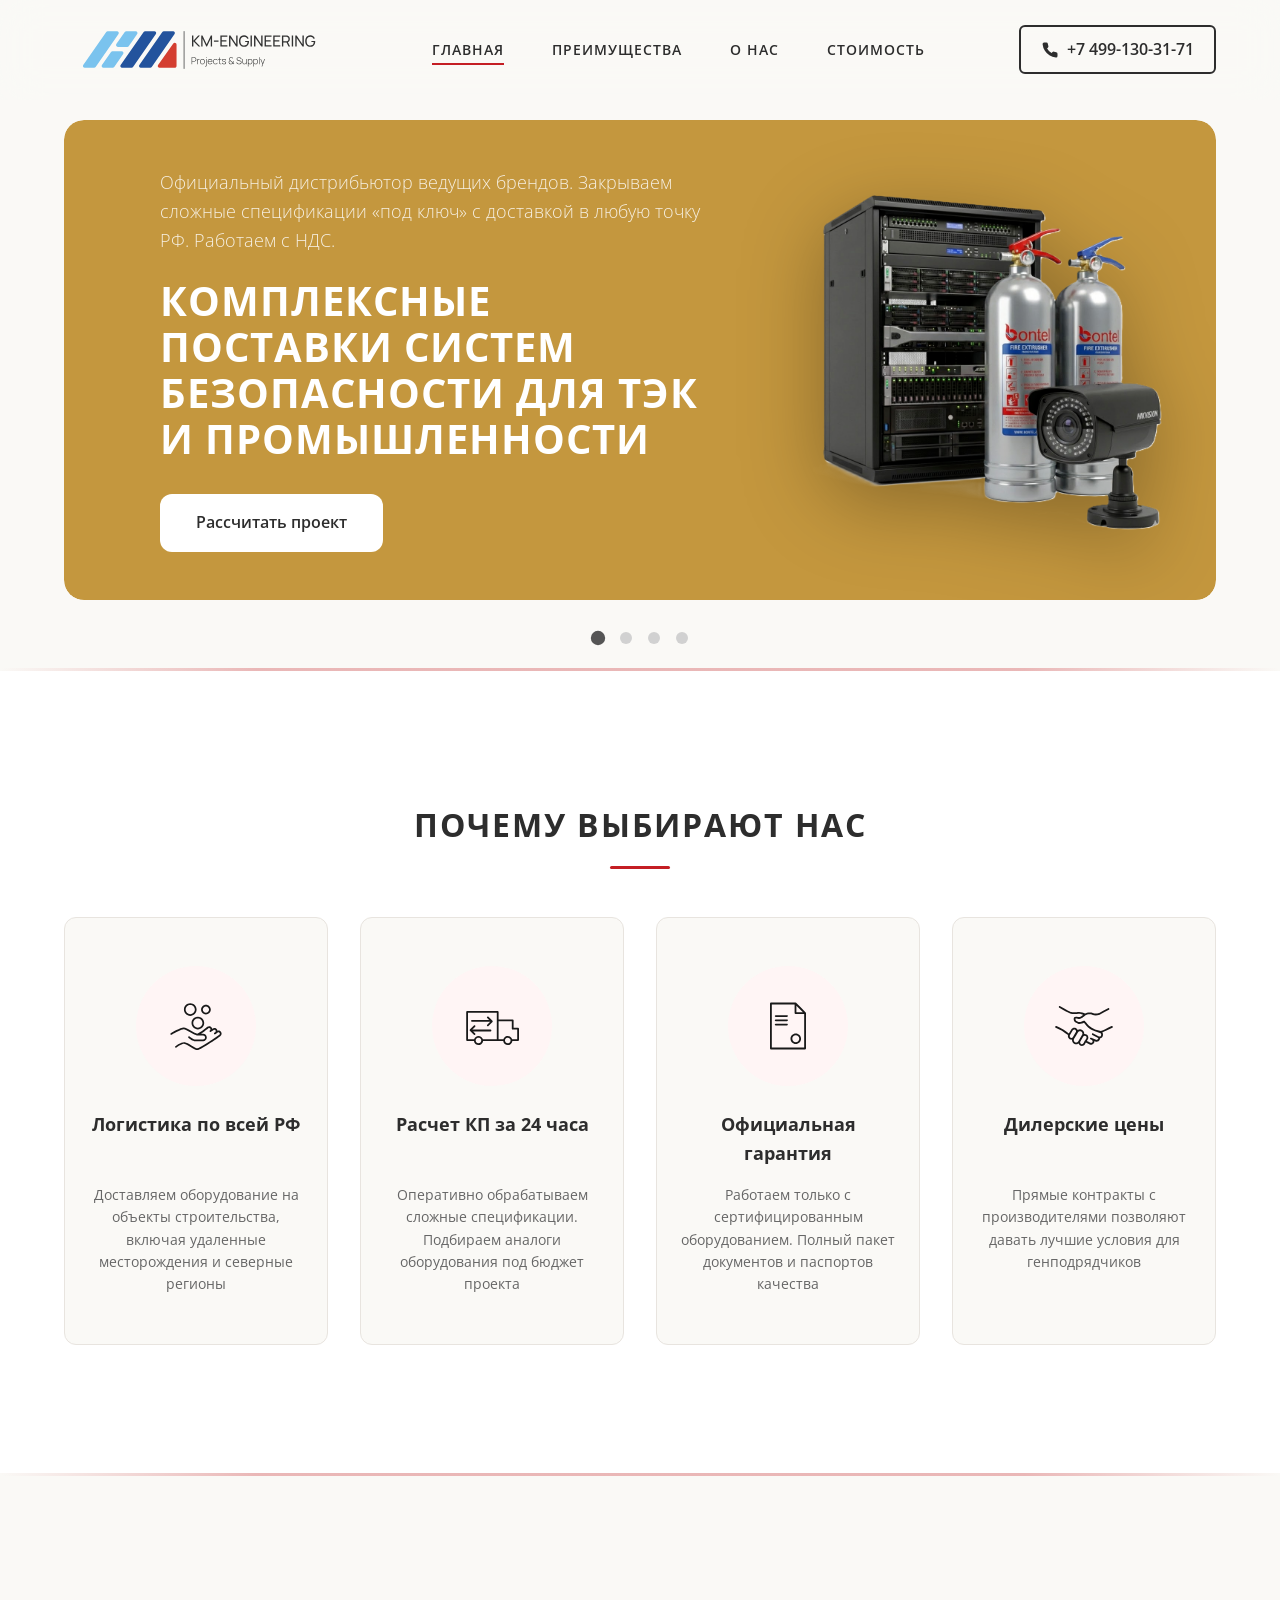
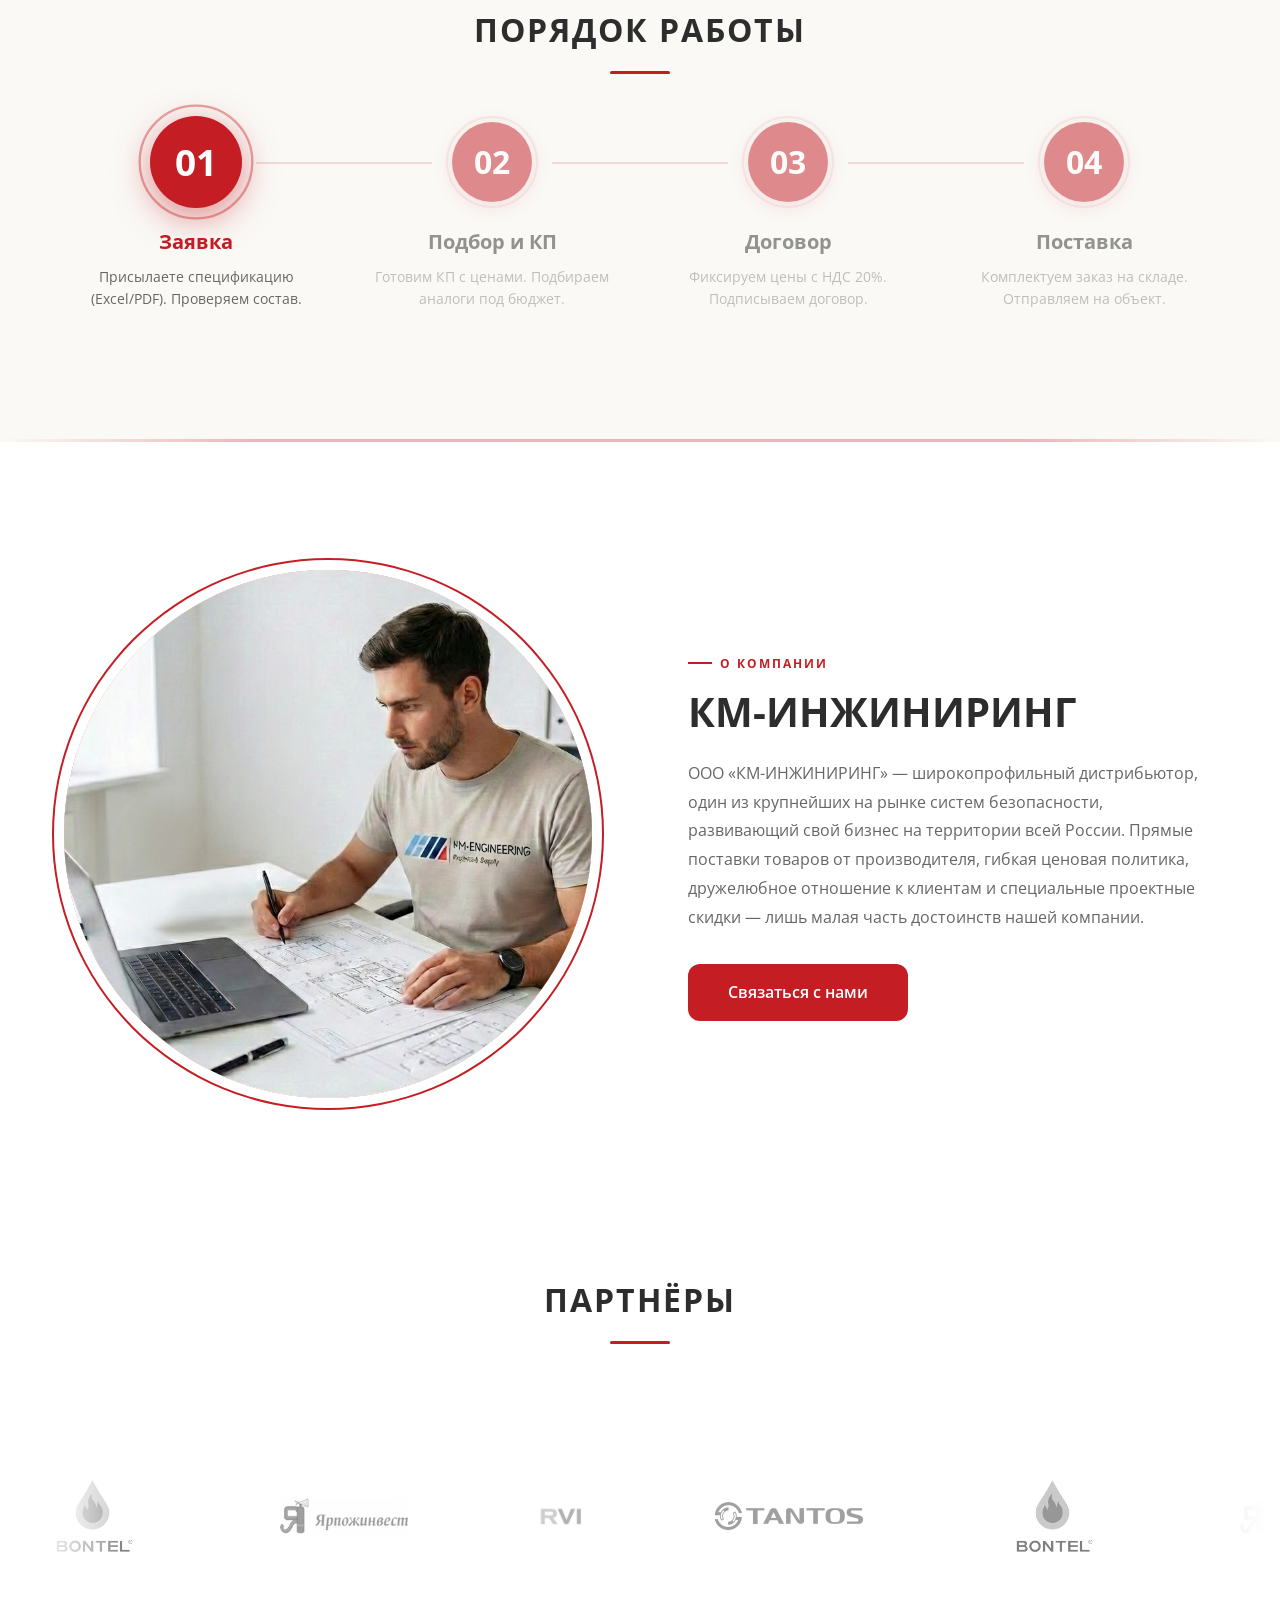
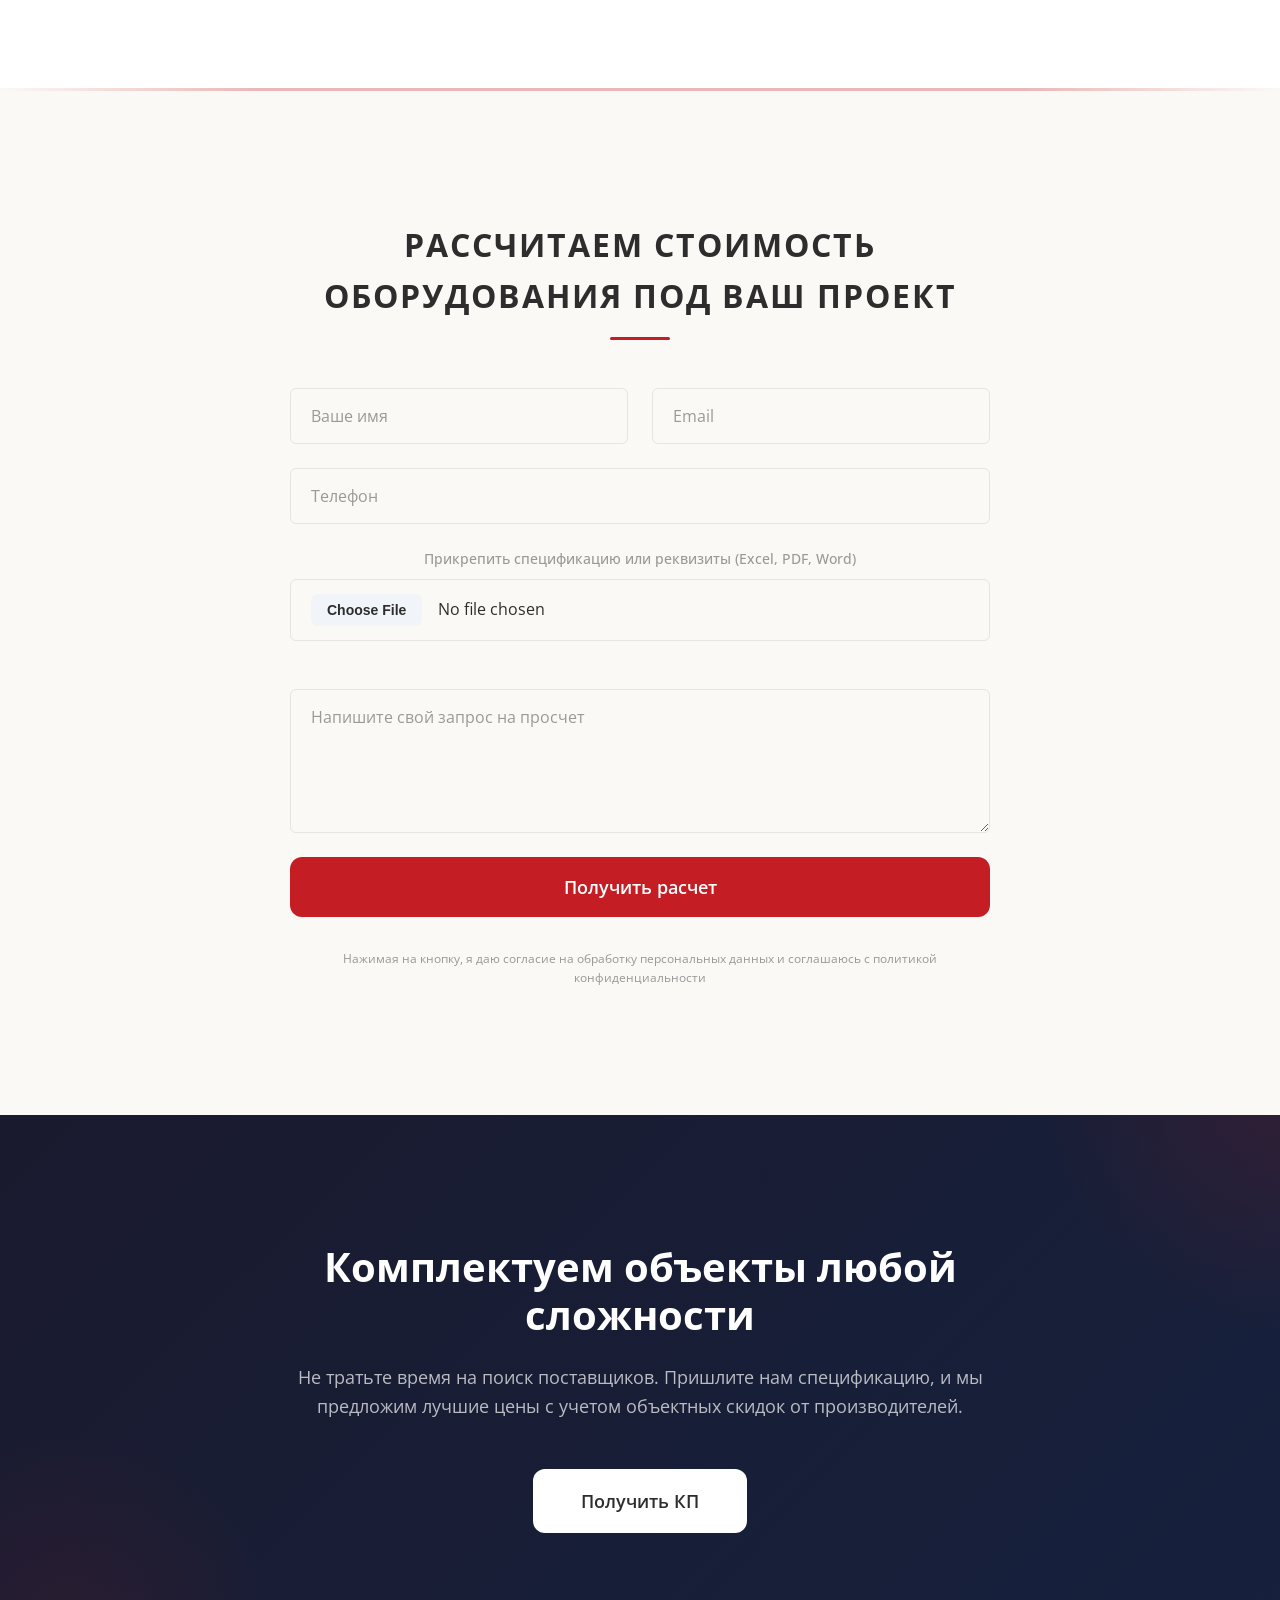
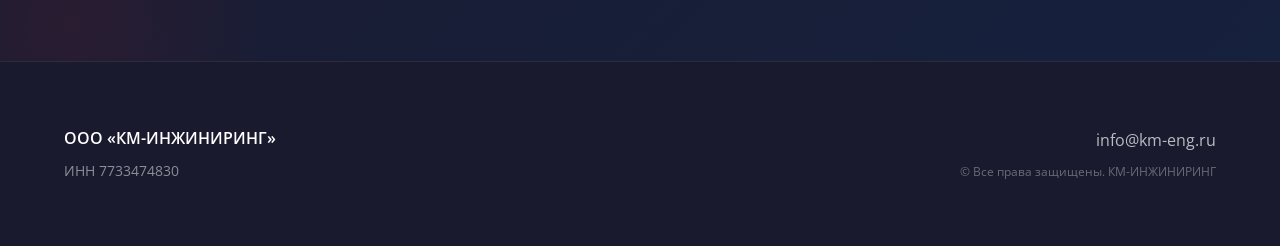
==== commit 08fe4cd7: "feat: add thanks page and redirect logic" ====
--- a/index.html
+++ b/index.html
@@ -343,7 +343,7 @@
           <input type="hidden" name="_subject" value="Новая заявка с сайта KM-ENG">
           <input type="hidden" name="_captcha" value="false">
           <input type="hidden" name="_template" value="table">
-          <!-- <input type="hidden" name="_next" value="https://km-eng.ru/thanks.html"> -->
+          <input type="hidden" name="_next" value="https://km-eng.ru/thanks.html">
 
           <div class="contact__input-group">
             <input type="text" class="contact__input" name="name" placeholder="Ваше имя" required id="input-name">
--- a/styles.css
+++ b/styles.css
@@ -1224,12 +1224,36 @@
 
 .contact__file-input {
     width: 100%;
-    padding: 10px;
-    background: #f8fafc;
-    border: 1px dashed var(--color-border);
+    padding: 14px 20px;
+    background: var(--color-bg);
+    border: 1px solid var(--color-border);
     border-radius: var(--radius-sm);
+    font-size: var(--font-size-base);
+    font-family: var(--font-family);
+    color: var(--color-text);
+    transition: var(--transition-base);
+    cursor: pointer;
+}
+
+.contact__file-input:hover {
+    border-color: var(--color-text-muted);
+}
+
+.contact__file-input::file-selector-button {
+    margin-right: 16px;
+    padding: 8px 16px;
+    border-radius: var(--radius-sm);
+    background-color: #f1f5f9;
+    color: var(--color-text);
+    border: none;
+    font-weight: 600;
     font-size: 14px;
-    color: var(--color-text-muted);
+    cursor: pointer;
+    transition: background-color 0.2s;
+}
+
+.contact__file-input::file-selector-button:hover {
+    background-color: #e2e8f0;
 }
 
 .contact__input:focus,
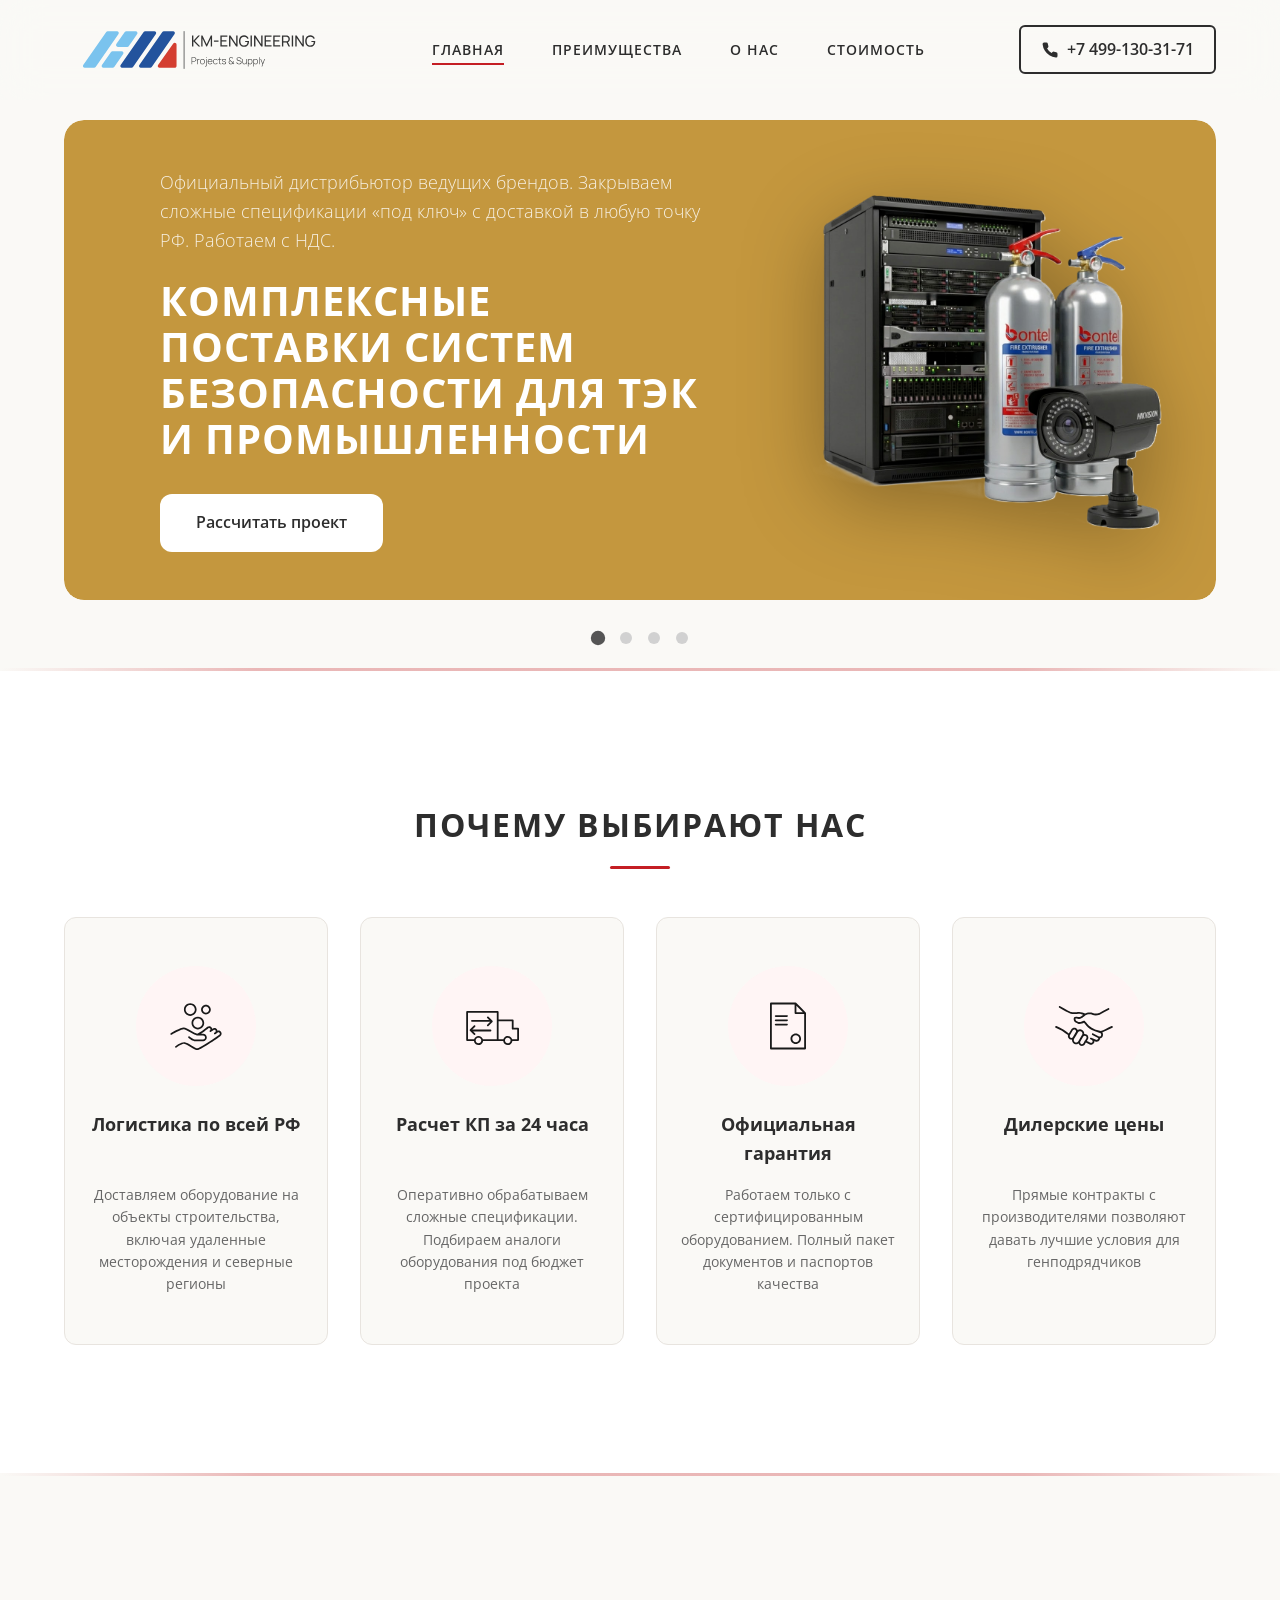
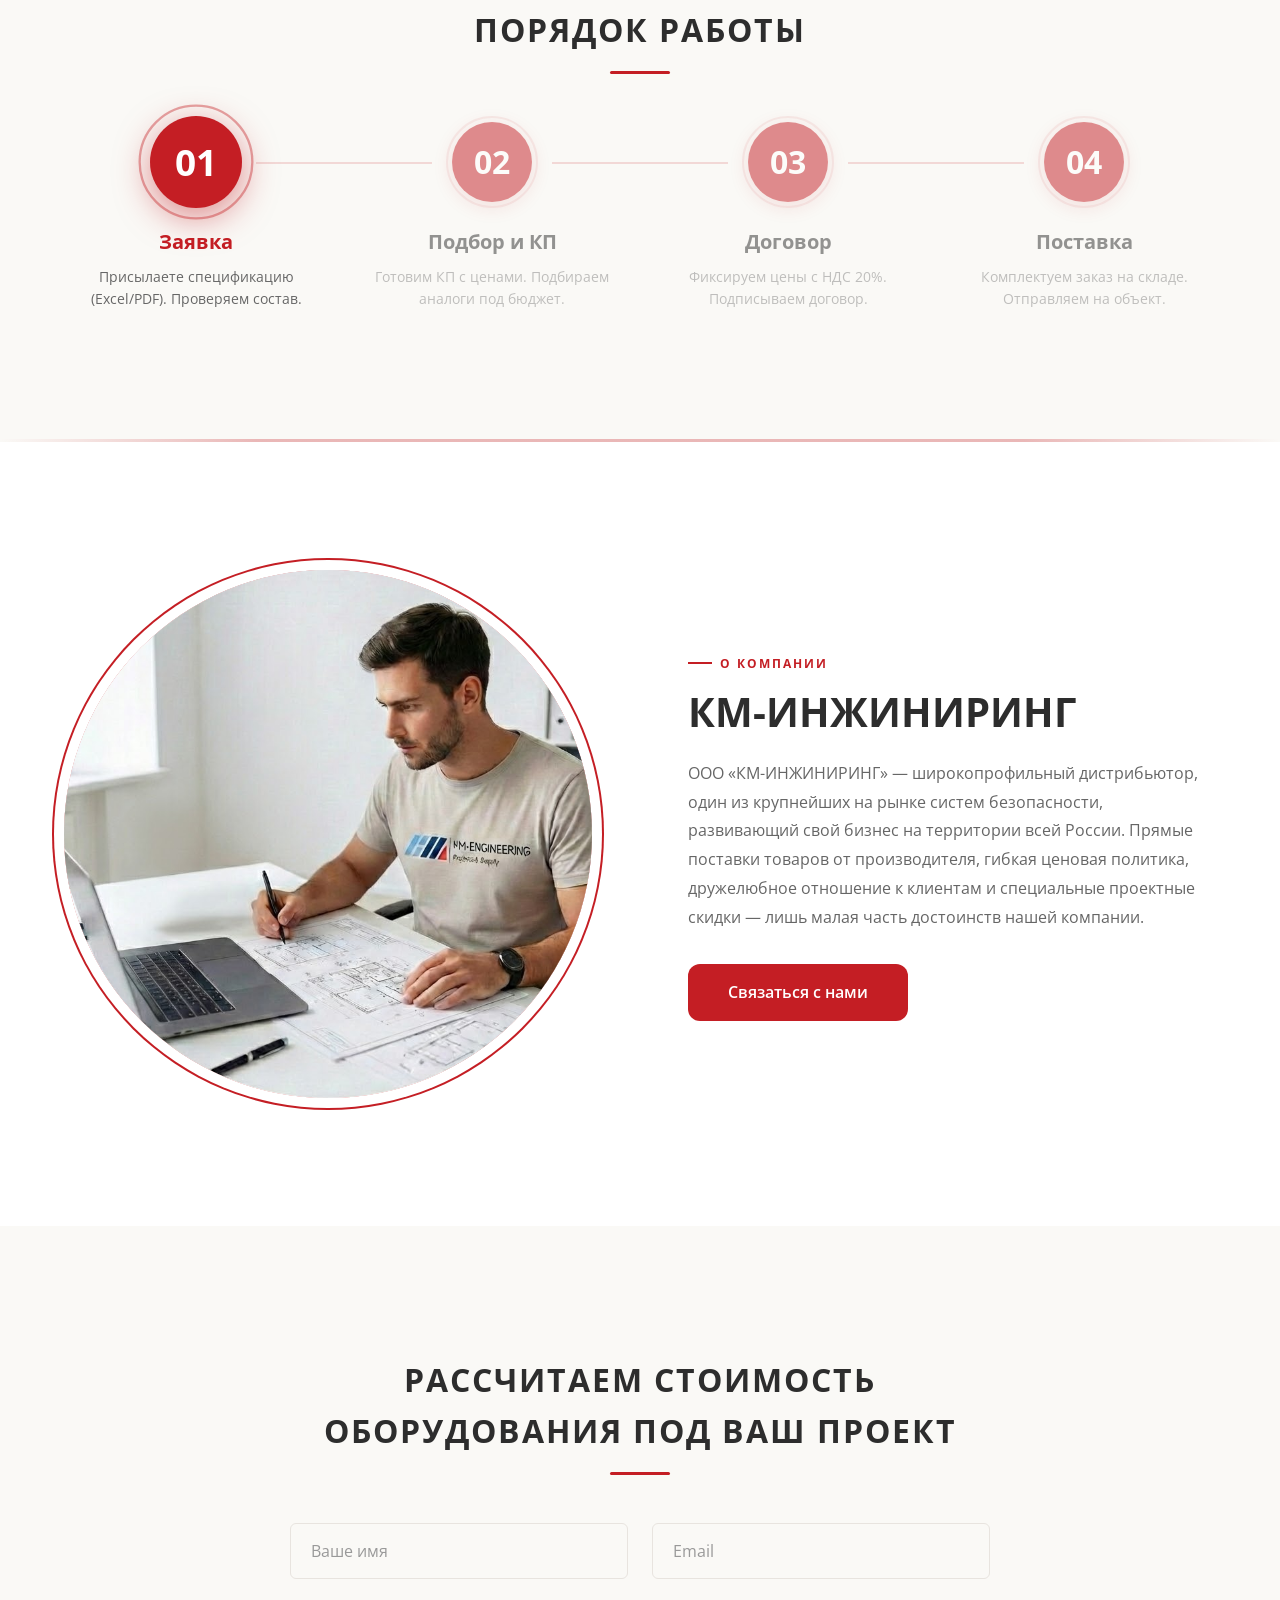
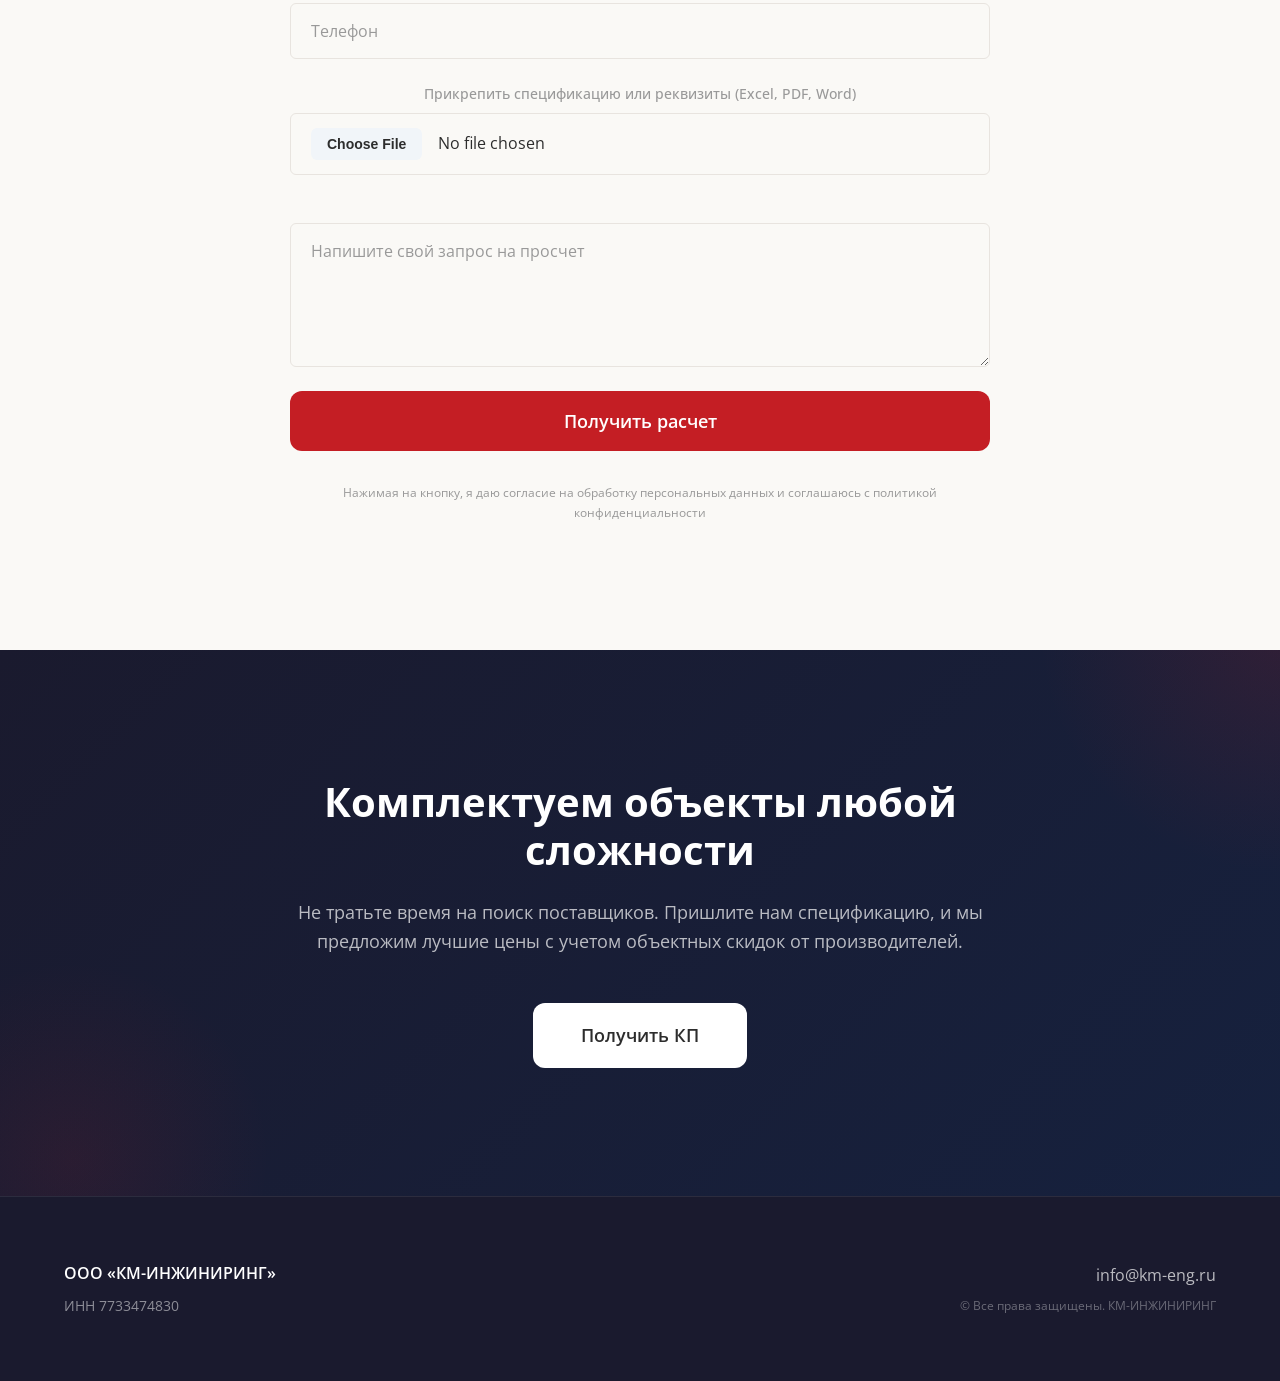
==== commit 7bfc9f2f: "feat: remove partners section, add CLAUDE.md Co-Authored-By: Claude Opus 4.6 (1M context) <noreply@a" ====
--- a/index.html
+++ b/index.html
@@ -283,51 +283,6 @@
     </div>
   </section>
 
-  <!-- ═══════════════════════════════════════════════
-       PARTNERS — ПАРТНЕРЫ
-       ═══════════════════════════════════════════════ -->
-  <section class="partners section">
-    <div class="container">
-      <h2 class="section-title reveal">ПАРТНЁРЫ</h2>
-    </div>
-    <div class="partners__marquee">
-      <div class="partners__track">
-        <!-- Set 1 -->
-        <div class="partners__logo"><img src="assets/images/bontel.png" alt="BONTEL" loading="lazy"></div>
-        <div class="partners__logo"><img src="assets/images/yarpozhinvest.png" alt="Ярпожинвест" loading="lazy"></div>
-        <div class="partners__logo"><img src="assets/images/rvi.png" alt="RVI" loading="lazy"></div>
-        <div class="partners__logo"><img src="assets/images/tantos.png" alt="TANTOS" loading="lazy"></div>
-        <!-- Set 2 (duplicate) -->
-        <div class="partners__logo"><img src="assets/images/bontel.png" alt="BONTEL" loading="lazy"></div>
-        <div class="partners__logo"><img src="assets/images/yarpozhinvest.png" alt="Ярпожинвест" loading="lazy"></div>
-        <div class="partners__logo"><img src="assets/images/rvi.png" alt="RVI" loading="lazy"></div>
-        <div class="partners__logo"><img src="assets/images/tantos.png" alt="TANTOS" loading="lazy"></div>
-        <!-- Set 3 (duplicate) -->
-        <div class="partners__logo"><img src="assets/images/bontel.png" alt="BONTEL" loading="lazy"></div>
-        <div class="partners__logo"><img src="assets/images/yarpozhinvest.png" alt="Ярпожинвест" loading="lazy"></div>
-        <div class="partners__logo"><img src="assets/images/rvi.png" alt="RVI" loading="lazy"></div>
-        <div class="partners__logo"><img src="assets/images/tantos.png" alt="TANTOS" loading="lazy"></div>
-        <!-- Set 4 (duplicate) -->
-        <div class="partners__logo"><img src="assets/images/bontel.png" alt="BONTEL" loading="lazy"></div>
-        <div class="partners__logo"><img src="assets/images/yarpozhinvest.png" alt="Ярпожинвест" loading="lazy"></div>
-        <div class="partners__logo"><img src="assets/images/rvi.png" alt="RVI" loading="lazy"></div>
-        <div class="partners__logo"><img src="assets/images/tantos.png" alt="TANTOS" loading="lazy"></div>
-        <!-- Set 5 (duplicate) -->
-        <div class="partners__logo"><img src="assets/images/bontel.png" alt="BONTEL" loading="lazy"></div>
-        <div class="partners__logo"><img src="assets/images/yarpozhinvest.png" alt="Ярпожинвест" loading="lazy"></div>
-        <div class="partners__logo"><img src="assets/images/rvi.png" alt="RVI" loading="lazy"></div>
-        <div class="partners__logo"><img src="assets/images/tantos.png" alt="TANTOS" loading="lazy"></div>
-        <!-- Set 6 (duplicate) -->
-        <div class="partners__logo"><img src="assets/images/bontel.png" alt="BONTEL" loading="lazy"></div>
-        <div class="partners__logo"><img src="assets/images/yarpozhinvest.png" alt="Ярпожинвест" loading="lazy"></div>
-        <div class="partners__logo"><img src="assets/images/rvi.png" alt="RVI" loading="lazy"></div>
-        <div class="partners__logo"><img src="assets/images/tantos.png" alt="TANTOS" loading="lazy"></div>
-      </div>
-    </div>
-  </section>
-
-  <!-- Separator -->
-  <div class="separator"></div>
 
   <!-- ═══════════════════════════════════════════════
        CONTACT FORM — РАССЧИТАТЬ СТОИМОСТЬ
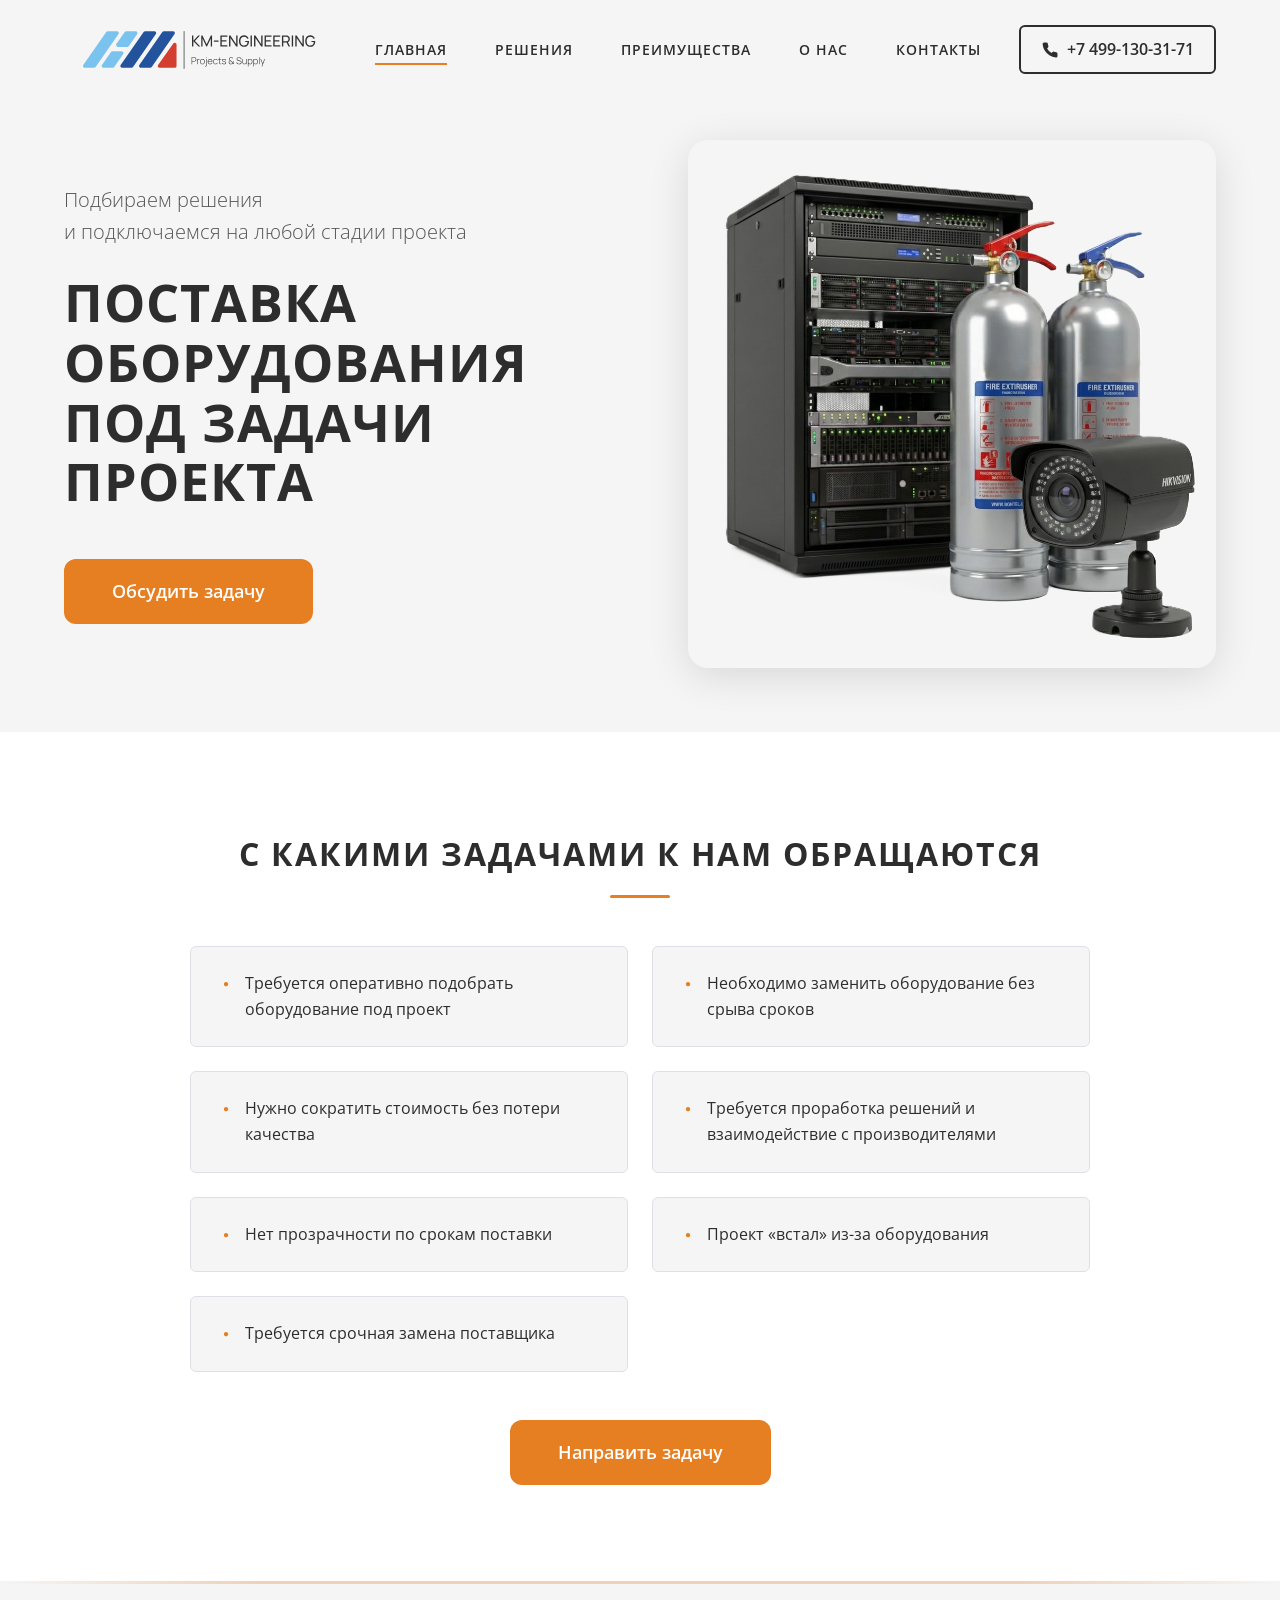
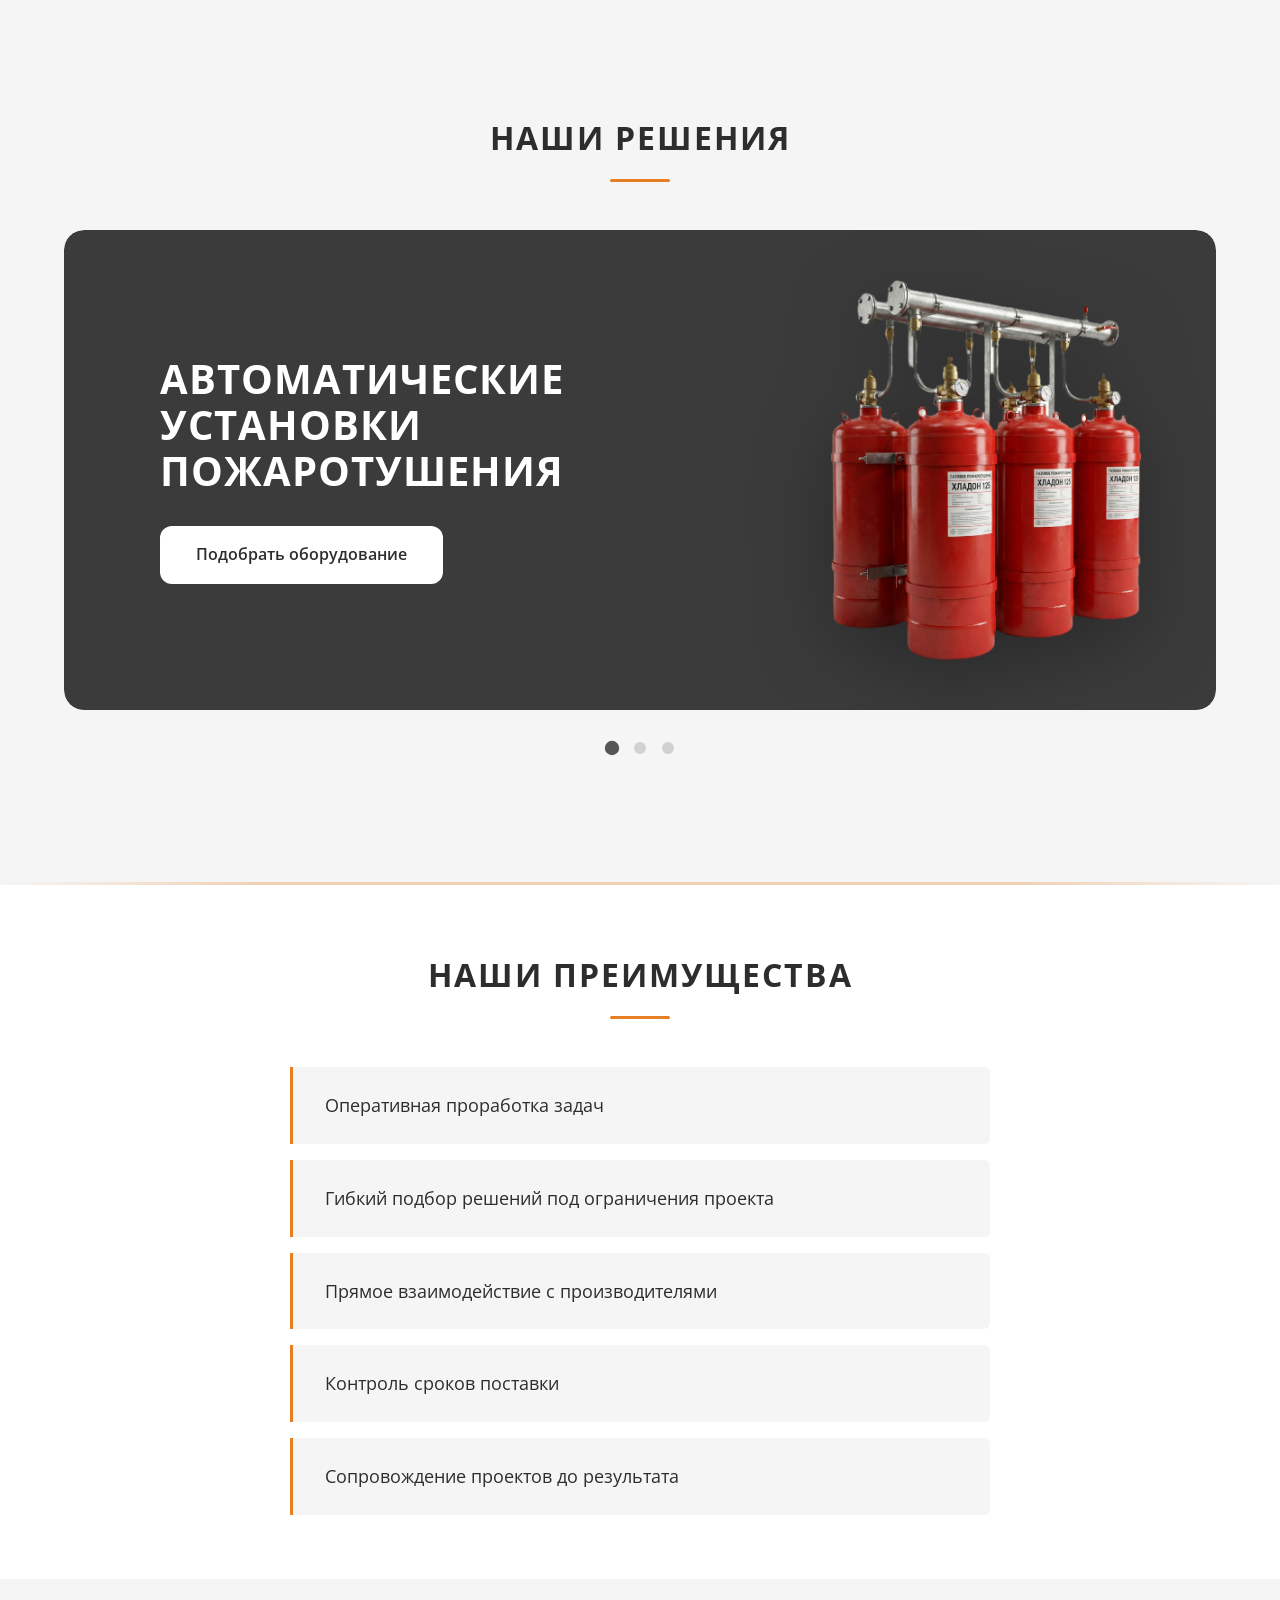
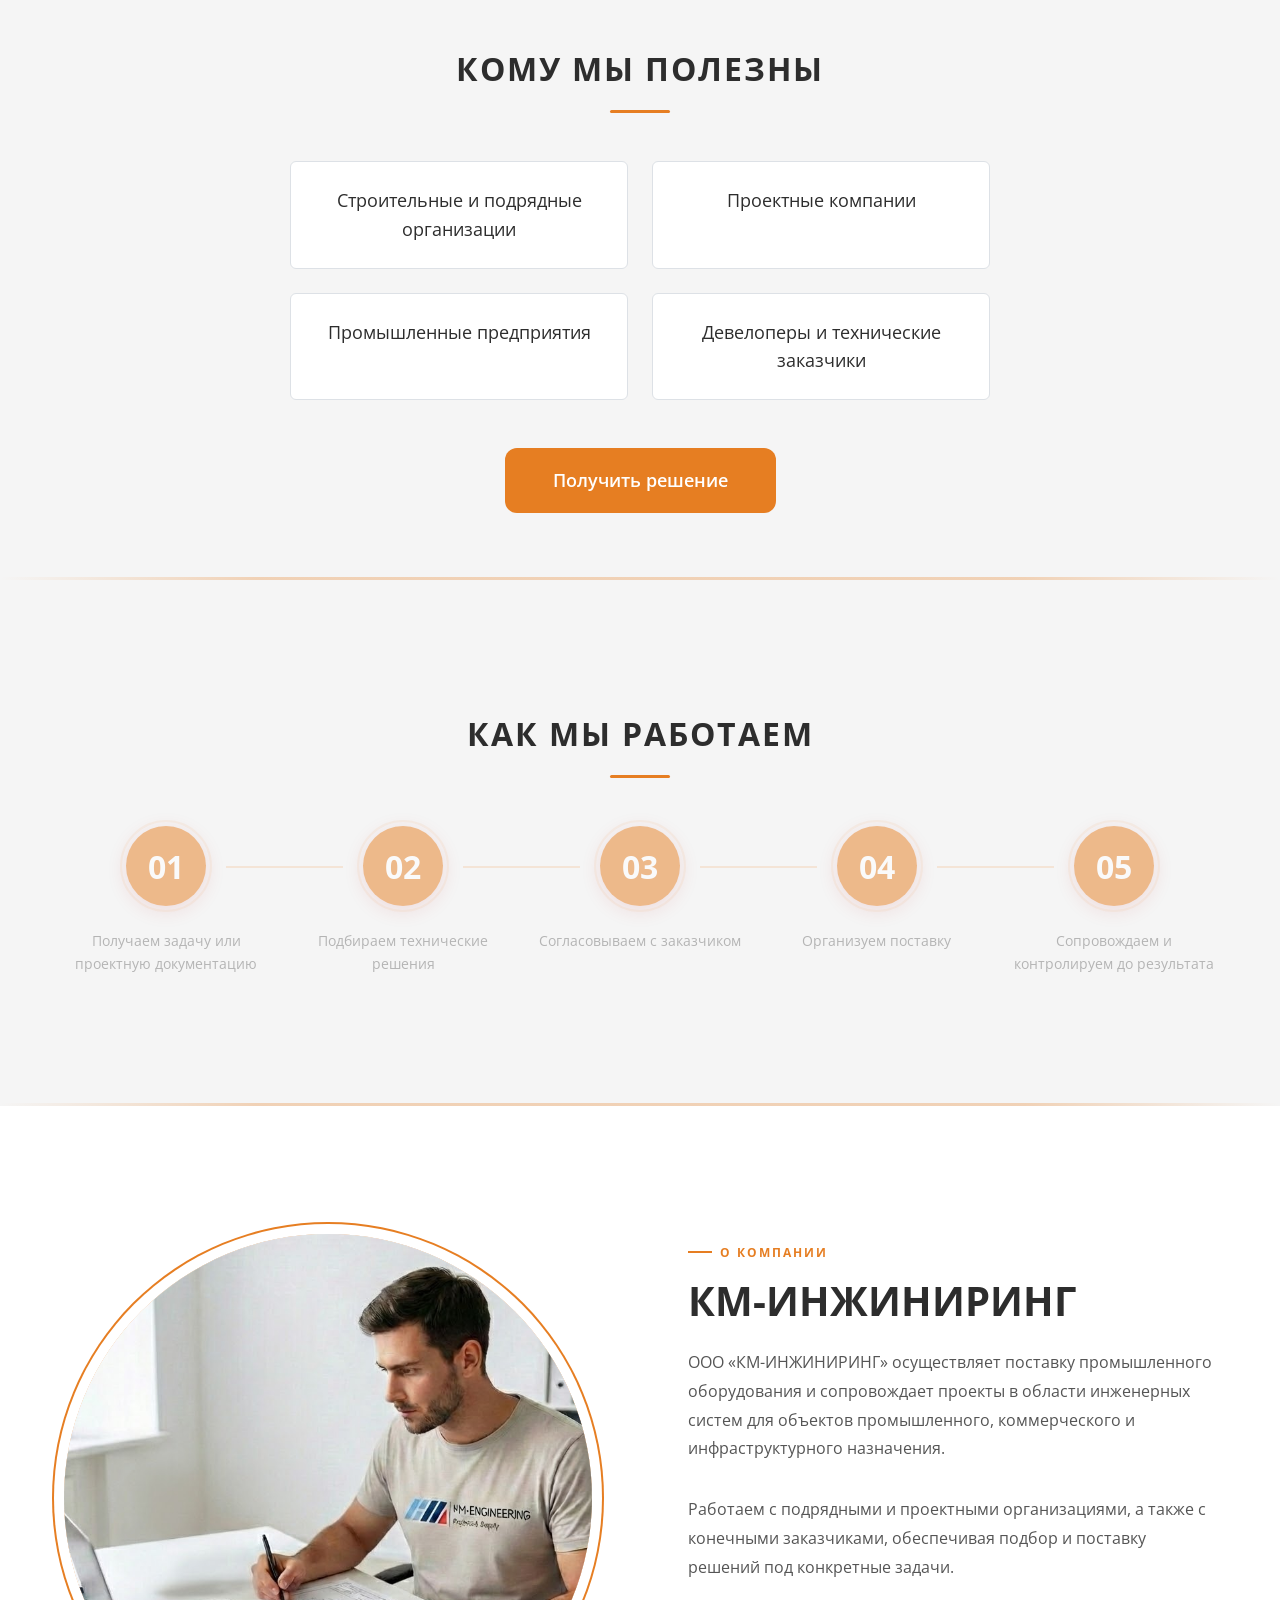
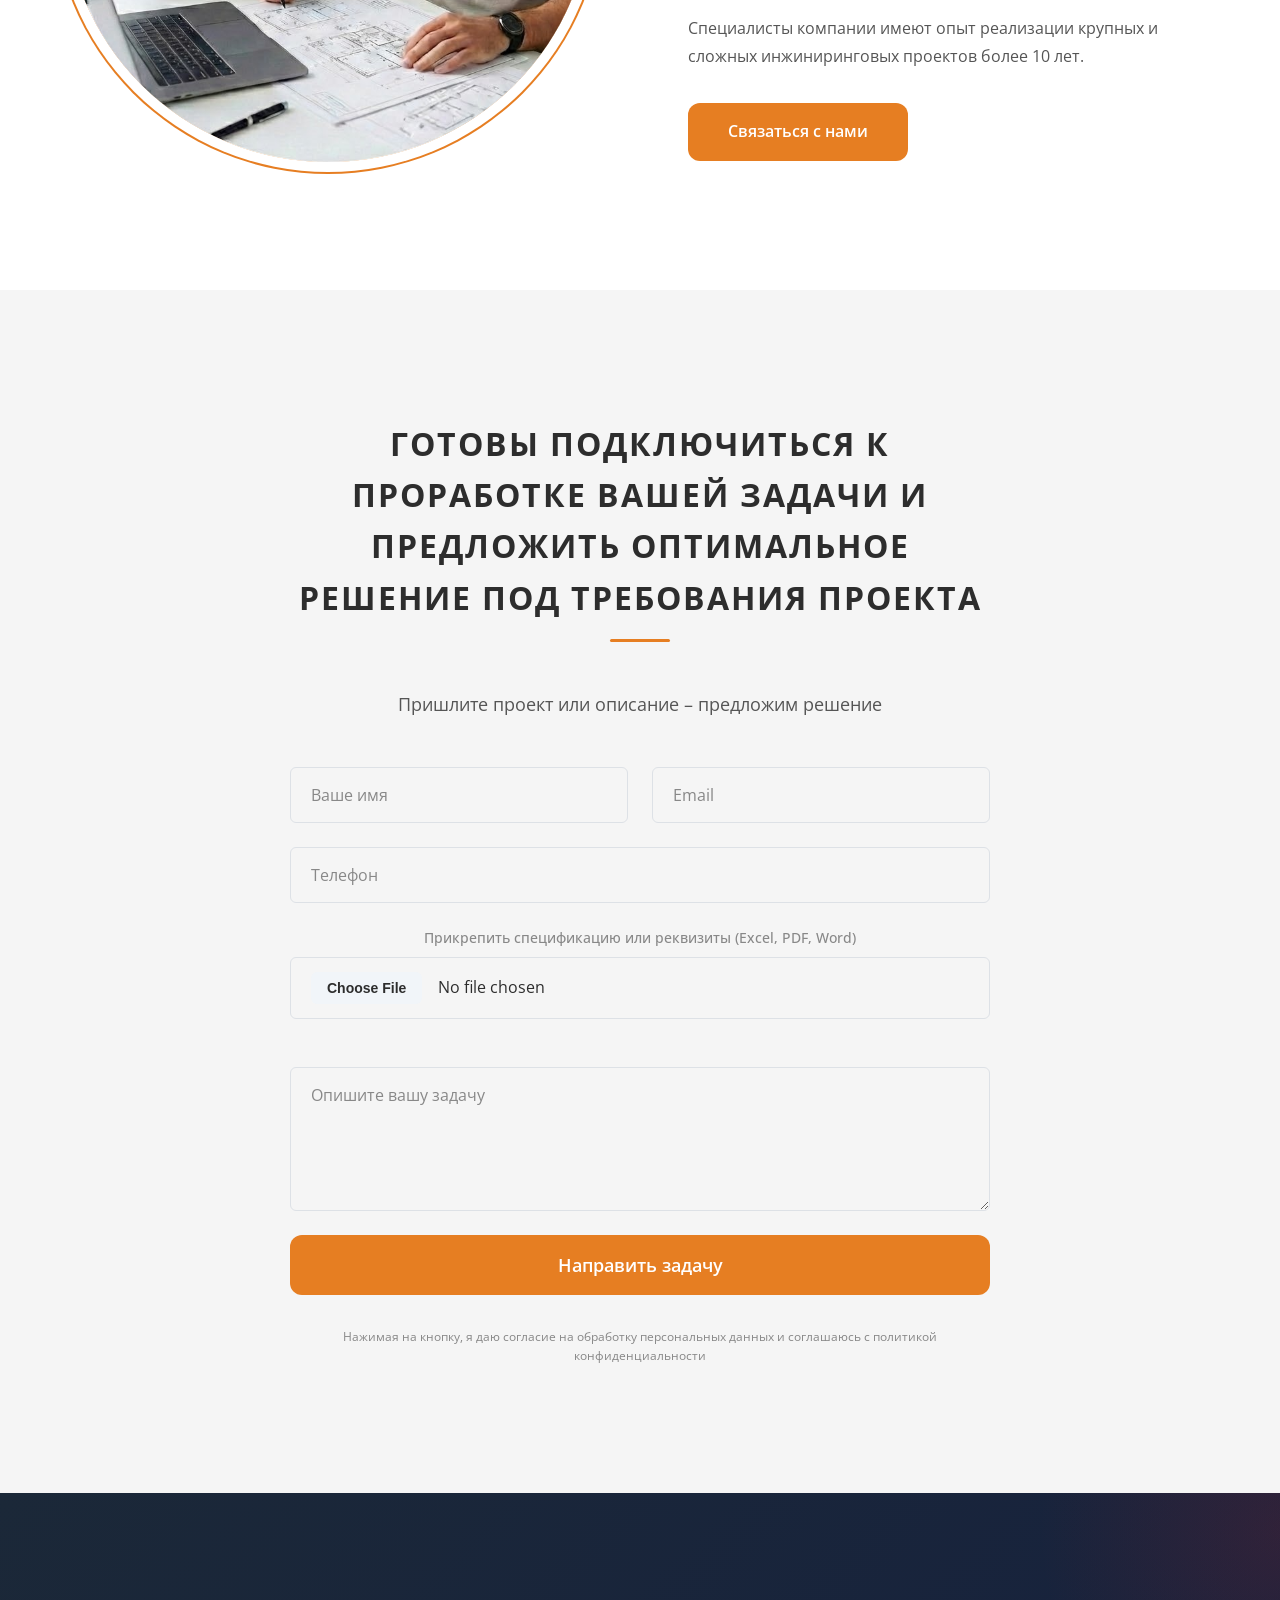
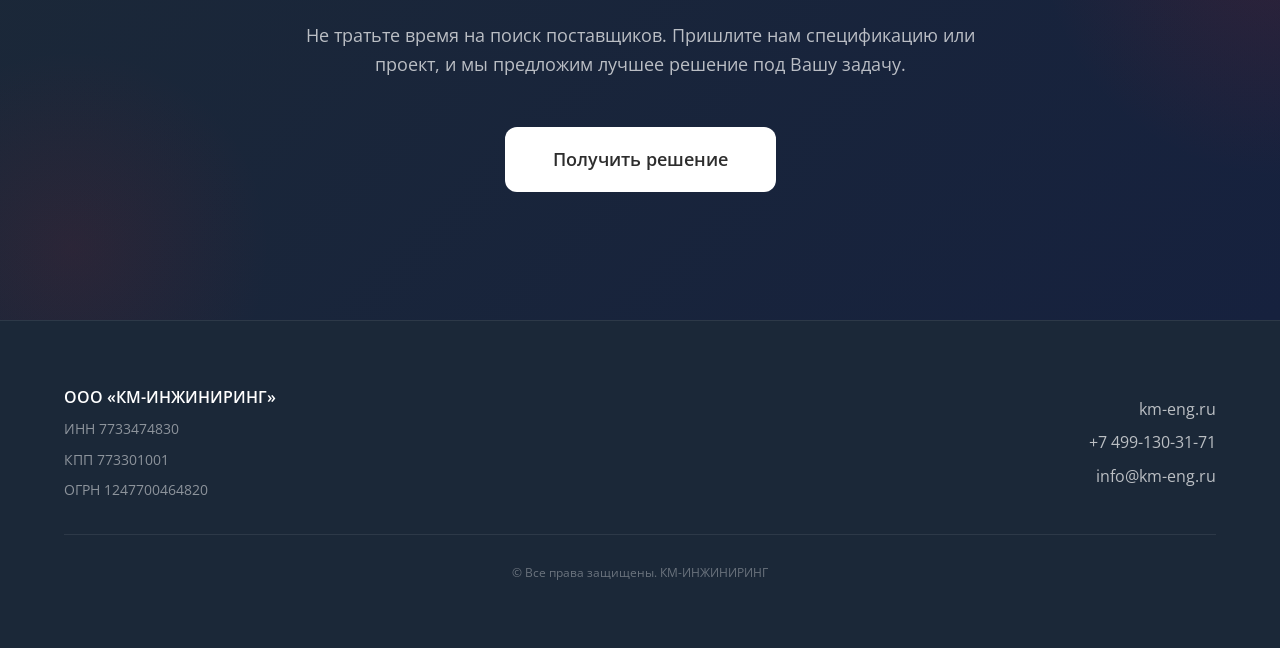
==== commit 124e3412: "feat: full site redesign per ТЗ 30.03.2026 - Static hero with new copy (no slider on main screen) - " ====
--- a/index.html
+++ b/index.html
@@ -7,26 +7,26 @@
   <meta http-equiv="X-UA-Compatible" content="IE=edge">
 
   <!-- SEO -->
-  <title>КМ-ИНЖИНИРИНГ — Поставки систем безопасности для ТЭК и промышленности</title>
+  <title>КМ-ИНЖИНИРИНГ — Поставка промышленного оборудования и инженерных систем</title>
   <meta name="description"
-    content="Официальный дистрибьютор систем безопасности: газовое пожаротушение (АУГП), видеонаблюдение, СКУД. Проектирование и поставки оборудования для ТЭК и промышленных объектов по всей России.">
+    content="Поставка промышленного оборудования: подбор оборудования для проекта, пожаротушение, видеонаблюдение, СКУД. Поставщик инженерного оборудования для строительных проектов по всей России.">
   <meta name="keywords"
-    content="системы безопасности, газовое пожаротушение, видеонаблюдение, СКУД, пожарная безопасность, КМ-ИНЖИНИРИНГ, поставки оборудования, ТЭК, промышленность">
+    content="поставка промышленного оборудования, подбор оборудования для проекта, поставщик инженерного оборудования, оборудование для строительных проектов, КМ-ИНЖИНИРИНГ, пожаротушение, видеонаблюдение, СКУД">
 
   <!-- Open Graph / Facebook -->
   <meta property="og:type" content="website">
   <meta property="og:url" content="https://km-eng.ru/">
-  <meta property="og:title" content="КМ-ИНЖИНИРИНГ — Системы безопасности для ТЭК">
+  <meta property="og:title" content="КМ-ИНЖИНИРИНГ — Поставка промышленного оборудования">
   <meta property="og:description"
-    content="Комплексные поставки систем безопасности: пожаротушение, видеонаблюдение, СКУД. Расчёт КП за 24 часа.">
+    content="Подбираем решения и подключаемся на любой стадии проекта. Поставка оборудования под задачи проекта.">
   <meta property="og:image" content="https://km-eng.ru/assets/images/unnamed_1.png">
 
   <!-- Twitter -->
   <meta property="twitter:card" content="summary_large_image">
   <meta property="twitter:url" content="https://km-eng.ru/">
-  <meta property="twitter:title" content="КМ-ИНЖИНИРИНГ — Системы безопасности для ТЭК">
+  <meta property="twitter:title" content="КМ-ИНЖИНИРИНГ — Поставка промышленного оборудования">
   <meta property="twitter:description"
-    content="Комплексные поставки систем безопасности: пожаротушение, видеонаблюдение, СКУД.">
+    content="Подбираем решения и подключаемся на любой стадии проекта. Поставка оборудования под задачи проекта.">
   <meta property="twitter:image" content="https://km-eng.ru/assets/images/unnamed_1.png">
 
   <link rel="canonical" href="https://km-eng.ru/">
@@ -41,7 +41,7 @@
   <link href="https://fonts.googleapis.com/css2?family=Open+Sans:wght@300;400;600;700&display=swap" rel="stylesheet">
 
   <!-- Styles -->
-  <link rel="stylesheet" href="styles.css?v=11">
+  <link rel="stylesheet" href="styles.css?v=12">
 </head>
 
 <body>
@@ -58,9 +58,10 @@
       <nav class="header__nav">
         <ul class="header__nav-links">
           <li><a href="#hero" class="header__nav-link" data-nav>Главная</a></li>
+          <li><a href="#solutions" class="header__nav-link" data-nav>Решения</a></li>
           <li><a href="#advantages" class="header__nav-link" data-nav>Преимущества</a></li>
           <li><a href="#about" class="header__nav-link" data-nav>О нас</a></li>
-          <li><a href="#contact" class="header__nav-link" data-nav>Стоимость</a></li>
+          <li><a href="#contact" class="header__nav-link" data-nav>Контакты</a></li>
         </ul>
 
         <a href="tel:+74991303171" class="header__phone" id="header-phone">
@@ -85,65 +86,114 @@
   <!-- Mobile menu -->
   <div class="mobile-menu" id="mobile-menu">
     <a href="#hero" data-mobile-nav>Главная</a>
+    <a href="#solutions" data-mobile-nav>Решения</a>
     <a href="#advantages" data-mobile-nav>Преимущества</a>
     <a href="#about" data-mobile-nav>О нас</a>
-    <a href="#contact" data-mobile-nav>Стоимость</a>
+    <a href="#contact" data-mobile-nav>Контакты</a>
     <a href="tel:+74991303171" style="color: var(--color-primary);">+7 499-130-31-71</a>
   </div>
 
   <!-- ═══════════════════════════════════════════════
-       HERO SLIDER
-       ═══════════════════════════════════════════════ -->
-  <section class="hero section" id="hero">
-    <div class="container">
+       1. HERO — ГЛАВНЫЙ ЭКРАН (статичный)
+       ═══════════════════════════════════════════════ -->
+  <section class="hero-static section" id="hero">
+    <div class="container">
+      <div class="hero-static__inner">
+        <div class="hero-static__content">
+          <p class="hero-static__subtitle reveal">Подбираем решения<br>и подключаемся на любой стадии проекта</p>
+          <h1 class="hero-static__title reveal">Поставка<br>оборудования<br>под задачи проекта</h1>
+          <a href="#contact" class="btn btn--primary btn--lg reveal">Обсудить задачу</a>
+        </div>
+        <div class="hero-static__image reveal">
+          <img src="assets/images/unnamed_1.png" alt="Промышленный объект" loading="lazy">
+        </div>
+      </div>
+    </div>
+  </section>
+
+  <!-- ═══════════════════════════════════════════════
+       2. ЗАДАЧИ — С КАКИМИ ЗАДАЧАМИ К НАМ ОБРАЩАЮТСЯ
+       ═══════════════════════════════════════════════ -->
+  <section class="tasks section" id="tasks">
+    <div class="container">
+      <h2 class="section-title reveal">С КАКИМИ ЗАДАЧАМИ К НАМ ОБРАЩАЮТСЯ</h2>
+
+      <div class="tasks__grid">
+        <div class="tasks__item reveal reveal-chain">
+          <span class="tasks__icon">&#9679;</span>
+          <p>Требуется оперативно подобрать оборудование под проект</p>
+        </div>
+        <div class="tasks__item reveal reveal-chain">
+          <span class="tasks__icon">&#9679;</span>
+          <p>Необходимо заменить оборудование без срыва сроков</p>
+        </div>
+        <div class="tasks__item reveal reveal-chain">
+          <span class="tasks__icon">&#9679;</span>
+          <p>Нужно сократить стоимость без потери качества</p>
+        </div>
+        <div class="tasks__item reveal reveal-chain">
+          <span class="tasks__icon">&#9679;</span>
+          <p>Требуется проработка решений и взаимодействие с производителями</p>
+        </div>
+        <div class="tasks__item reveal reveal-chain">
+          <span class="tasks__icon">&#9679;</span>
+          <p>Нет прозрачности по срокам поставки</p>
+        </div>
+        <div class="tasks__item reveal reveal-chain">
+          <span class="tasks__icon">&#9679;</span>
+          <p>Проект «встал» из-за оборудования</p>
+        </div>
+        <div class="tasks__item reveal reveal-chain">
+          <span class="tasks__icon">&#9679;</span>
+          <p>Требуется срочная замена поставщика</p>
+        </div>
+      </div>
+
+      <div class="tasks__cta reveal">
+        <a href="#contact" class="btn btn--primary btn--lg">Направить задачу</a>
+      </div>
+    </div>
+  </section>
+
+  <!-- Separator -->
+  <div class="separator"></div>
+
+  <!-- ═══════════════════════════════════════════════
+       3. НАШИ РЕШЕНИЯ (слайдер)
+       ═══════════════════════════════════════════════ -->
+  <section class="solutions section" id="solutions">
+    <div class="container">
+      <h2 class="section-title reveal">НАШИ РЕШЕНИЯ</h2>
+
       <div class="hero__slider" id="hero-slider">
 
-        <!-- Slide 1 — Комплексные поставки -->
-        <div class="hero__slide hero__slide--1 active" data-slide="0">
+        <!-- Slide 1 — Пожаротушение -->
+        <div class="hero__slide hero__slide--2 active" data-slide="0">
           <div class="hero__slide-content">
-            <p class="hero__slide-subtitle">Официальный дистрибьютор ведущих брендов. Закрываем сложные спецификации
-              «под ключ» с доставкой в любую точку РФ. Работаем с НДС.</p>
-            <h2 class="hero__slide-title">Комплексные поставки систем безопасности для ТЭК и промышленности</h2>
-            <a href="#contact" class="hero__slide-btn">Рассчитать проект</a>
+            <h2 class="hero__slide-title">Автоматические установки пожаротушения</h2>
+            <a href="#contact" class="hero__slide-btn">Подобрать оборудование</a>
           </div>
           <div class="hero__slide-image">
-            <img src="assets/images/unnamed_1.png" alt="Системы безопасности для промышленности" loading="lazy">
-          </div>
-        </div>
-
-        <!-- Slide 2 — АУГП -->
-        <div class="hero__slide hero__slide--2" data-slide="1">
+            <img src="assets/images/LS20260130133726.png" alt="Автоматические установки пожаротушения" loading="lazy">
+          </div>
+        </div>
+
+        <!-- Slide 2 — Видеонаблюдение -->
+        <div class="hero__slide hero__slide--3" data-slide="1">
           <div class="hero__slide-content">
-            <p class="hero__slide-subtitle">Модули МГП и батареи для защиты серверных, ЦОД и архивов. Тушащие составы,
-              безопасные для электроники и персонала. Проектирование и шеф-монтаж.</p>
-            <h2 class="hero__slide-title">Автоматические установки газового пожаротушения (АУГП)</h2>
-            <a href="#contact" class="hero__slide-btn">Подобрать оборудование</a>
-          </div>
-          <div class="hero__slide-image">
-            <img src="assets/images/LS20260130133726.png" alt="Газовое пожаротушение АУГП" loading="lazy">
-          </div>
-        </div>
-
-        <!-- Slide 3 — Видеонаблюдение -->
-        <div class="hero__slide hero__slide--3" data-slide="2">
-          <div class="hero__slide-content">
-            <p class="hero__slide-subtitle">IP-камеры высокого разрешения, тепловизоры и взрывозащищенное оборудование
-              для суровых условий. Видеоаналитика и серверы хранения данных.</p>
             <h2 class="hero__slide-title">Системы промышленного видеонаблюдения</h2>
-            <a href="#contact" class="hero__slide-btn">Скачать каталог</a>
+            <a href="#contact" class="hero__slide-btn">Сделать заявку</a>
           </div>
           <div class="hero__slide-image">
             <img src="assets/images/Gemini_Generated_Ima.png" alt="Промышленное видеонаблюдение" loading="lazy">
           </div>
         </div>
 
-        <!-- Slide 4 — СКУД (light background) -->
-        <div class="hero__slide hero__slide--4 hero__slide--light" data-slide="3">
+        <!-- Slide 3 — СКУД -->
+        <div class="hero__slide hero__slide--4 hero__slide--light" data-slide="2">
           <div class="hero__slide-content">
-            <p class="hero__slide-subtitle">Турникеты, шлюзовые кабины и биометрические считыватели. Интеграция с 1С и
-              системами учета рабочего времени. Полная защита периметра.</p>
             <h2 class="hero__slide-title">Системы контроля и управления доступом (СКУД)</h2>
-            <a href="#contact" class="hero__slide-btn">Запросить цены</a>
+            <a href="#contact" class="hero__slide-btn">Сделать заявку</a>
           </div>
           <div class="hero__slide-image">
             <img src="assets/images/Gemini_Generated_Ima_1.png" alt="Системы СКУД" loading="lazy">
@@ -154,7 +204,7 @@
         <div class="hero__progress" id="hero-progress"></div>
       </div>
 
-      <!-- Dots navigation — BELOW the slider card -->
+      <!-- Dots navigation -->
       <div class="hero__dots" id="hero-dots"></div>
     </div>
   </section>
@@ -163,52 +213,38 @@
   <div class="separator"></div>
 
   <!-- ═══════════════════════════════════════════════
-       ADVANTAGES — ПОЧЕМУ ВЫБИРАЮТ НАС
-       ═══════════════════════════════════════════════ -->
-  <section class="advantages section" id="advantages">
-    <div class="container">
-      <h2 class="section-title reveal">ПОЧЕМУ ВЫБИРАЮТ НАС</h2>
-
-      <div class="advantages__grid">
-        <!-- Card 1 -->
-        <div class="advantage-card reveal reveal-chain">
-          <div class="advantage-card__icon">
-            <img src="assets/images/vector.svg" alt="Логистика" loading="lazy">
-          </div>
-          <h3 class="advantage-card__title">Логистика по всей РФ</h3>
-          <p class="advantage-card__text">Доставляем оборудование на объекты строительства, включая удаленные
-            месторождения и северные регионы</p>
-        </div>
-
-        <!-- Card 2 -->
-        <div class="advantage-card reveal reveal-chain">
-          <div class="advantage-card__icon">
-            <img src="assets/images/vector_1.svg" alt="КП за 24 часа" loading="lazy">
-          </div>
-          <h3 class="advantage-card__title">Расчет КП за 24 часа</h3>
-          <p class="advantage-card__text">Оперативно обрабатываем сложные спецификации. Подбираем аналоги оборудования
-            под бюджет проекта</p>
-        </div>
-
-        <!-- Card 3 -->
-        <div class="advantage-card reveal reveal-chain">
-          <div class="advantage-card__icon">
-            <img src="assets/images/vector_2.svg" alt="Гарантия" loading="lazy">
-          </div>
-          <h3 class="advantage-card__title">Официальная гарантия</h3>
-          <p class="advantage-card__text">Работаем только с сертифицированным оборудованием. Полный пакет документов и
-            паспортов качества</p>
-        </div>
-
-        <!-- Card 4 -->
-        <div class="advantage-card reveal reveal-chain">
-          <div class="advantage-card__icon">
-            <img src="assets/images/vector_3.svg" alt="Дилерские цены" loading="lazy">
-          </div>
-          <h3 class="advantage-card__title">Дилерские цены</h3>
-          <p class="advantage-card__text">Прямые контракты с производителями позволяют давать лучшие условия для
-            генподрядчиков</p>
-        </div>
+       4a. НАШИ ПРЕИМУЩЕСТВА
+       ═══════════════════════════════════════════════ -->
+  <section class="advantages-compact section" id="advantages">
+    <div class="container">
+      <h2 class="section-title reveal">НАШИ ПРЕИМУЩЕСТВА</h2>
+
+      <ul class="advantages-compact__list">
+        <li class="advantages-compact__item reveal reveal-chain">Оперативная проработка задач</li>
+        <li class="advantages-compact__item reveal reveal-chain">Гибкий подбор решений под ограничения проекта</li>
+        <li class="advantages-compact__item reveal reveal-chain">Прямое взаимодействие с производителями</li>
+        <li class="advantages-compact__item reveal reveal-chain">Контроль сроков поставки</li>
+        <li class="advantages-compact__item reveal reveal-chain">Сопровождение проектов до результата</li>
+      </ul>
+    </div>
+  </section>
+
+  <!-- ═══════════════════════════════════════════════
+       4b. КОМУ МЫ ПОЛЕЗНЫ
+       ═══════════════════════════════════════════════ -->
+  <section class="audience section" id="audience">
+    <div class="container">
+      <h2 class="section-title reveal">КОМУ МЫ ПОЛЕЗНЫ</h2>
+
+      <ul class="audience__list">
+        <li class="audience__item reveal reveal-chain">Строительные и подрядные организации</li>
+        <li class="audience__item reveal reveal-chain">Проектные компании</li>
+        <li class="audience__item reveal reveal-chain">Промышленные предприятия</li>
+        <li class="audience__item reveal reveal-chain">Девелоперы и технические заказчики</li>
+      </ul>
+
+      <div class="audience__cta reveal">
+        <a href="#contact" class="btn btn--primary btn--lg">Получить решение</a>
       </div>
     </div>
   </section>
@@ -217,39 +253,36 @@
   <div class="separator"></div>
 
   <!-- ═══════════════════════════════════════════════
-       WORKFLOW — ПОРЯДОК РАБОТЫ
+       5. КАК МЫ РАБОТАЕМ
        ═══════════════════════════════════════════════ -->
   <section class="workflow section" id="workflow">
     <div class="container">
-      <h2 class="section-title reveal">Порядок работы</h2>
+      <h2 class="section-title reveal">КАК МЫ РАБОТАЕМ</h2>
 
       <div class="workflow__grid">
-        <!-- Step 1 -->
         <div class="workflow-step reveal reveal-chain">
-          <div class="workflow-step__number" data-count="1">01</div>
-          <h3 class="workflow-step__title">Заявка</h3>
-          <p class="workflow-step__text">Присылаете спецификацию (Excel/PDF). Проверяем состав.</p>
-        </div>
-
-        <!-- Step 2 -->
+          <div class="workflow-step__number">01</div>
+          <p class="workflow-step__text">Получаем задачу или проектную документацию</p>
+        </div>
+
         <div class="workflow-step reveal reveal-chain">
-          <div class="workflow-step__number" data-count="2">02</div>
-          <h3 class="workflow-step__title">Подбор и КП</h3>
-          <p class="workflow-step__text">Готовим КП с ценами. Подбираем аналоги под бюджет.</p>
-        </div>
-
-        <!-- Step 3 -->
+          <div class="workflow-step__number">02</div>
+          <p class="workflow-step__text">Подбираем технические решения</p>
+        </div>
+
         <div class="workflow-step reveal reveal-chain">
-          <div class="workflow-step__number" data-count="3">03</div>
-          <h3 class="workflow-step__title">Договор</h3>
-          <p class="workflow-step__text">Фиксируем цены с НДС 20%. Подписываем договор.</p>
-        </div>
-
-        <!-- Step 4 -->
+          <div class="workflow-step__number">03</div>
+          <p class="workflow-step__text">Согласовываем с заказчиком</p>
+        </div>
+
         <div class="workflow-step reveal reveal-chain">
-          <div class="workflow-step__number" data-count="4">04</div>
-          <h3 class="workflow-step__title">Поставка</h3>
-          <p class="workflow-step__text">Комплектуем заказ на складе. Отправляем на объект.</p>
+          <div class="workflow-step__number">04</div>
+          <p class="workflow-step__text">Организуем поставку</p>
+        </div>
+
+        <div class="workflow-step reveal reveal-chain">
+          <div class="workflow-step__number">05</div>
+          <p class="workflow-step__text">Сопровождаем и контролируем до результата</p>
         </div>
       </div>
     </div>
@@ -259,7 +292,7 @@
   <div class="separator"></div>
 
   <!-- ═══════════════════════════════════════════════
-       ABOUT — О КОМПАНИИ
+       6. О КОМПАНИИ
        ═══════════════════════════════════════════════ -->
   <section class="about section" id="about">
     <div class="container">
@@ -272,10 +305,15 @@
           <span class="about__label">О компании</span>
           <h2 class="about__title">КМ-ИНЖИНИРИНГ</h2>
           <p class="about__text">
-            ООО «КМ-ИНЖИНИРИНГ» — широкопрофильный дистрибьютор, один из крупнейших на рынке систем безопасности,
-            развивающий свой бизнес на территории всей России. Прямые поставки товаров от производителя, гибкая ценовая
-            политика, дружелюбное отношение к клиентам и специальные проектные скидки — лишь малая часть достоинств
-            нашей компании.
+            ООО «КМ-ИНЖИНИРИНГ» осуществляет поставку промышленного оборудования и сопровождает проекты в области
+            инженерных систем для объектов промышленного, коммерческого и инфраструктурного назначения.
+          </p>
+          <p class="about__text">
+            Работаем с подрядными и проектными организациями, а также с конечными заказчиками, обеспечивая подбор и
+            поставку решений под конкретные задачи.
+          </p>
+          <p class="about__text">
+            Специалисты компании имеют опыт реализации крупных и сложных инжиниринговых проектов более 10 лет.
           </p>
           <a href="#contact" class="btn btn--primary">Связаться с нами</a>
         </div>
@@ -283,14 +321,15 @@
     </div>
   </section>
 
-
-  <!-- ═══════════════════════════════════════════════
-       CONTACT FORM — РАССЧИТАТЬ СТОИМОСТЬ
+  <!-- ═══════════════════════════════════════════════
+       7. CONTACT FORM — НАПРАВИТЬ ЗАДАЧУ
        ═══════════════════════════════════════════════ -->
   <section class="contact section" id="contact">
     <div class="container">
       <div class="contact__inner reveal">
-        <h2 class="section-title">Рассчитаем стоимость оборудования под ваш проект</h2>
+        <h2 class="section-title">Готовы подключиться к проработке вашей задачи и предложить оптимальное решение под
+          требования проекта</h2>
+        <p class="contact__subtitle">Пришлите проект или описание – предложим решение</p>
 
         <form class="contact__form" id="contact-form" action="https://formsubmit.co/info@km-eng.ru" method="POST"
           enctype="multipart/form-data">
@@ -312,9 +351,9 @@
               accept=".pdf,.doc,.docx,.xls,.xlsx,.jpg,.png">
           </label>
 
-          <textarea class="contact__textarea" name="message" placeholder="Напишите свой запрос на просчет" rows="5"
+          <textarea class="contact__textarea" name="message" placeholder="Опишите вашу задачу" rows="5"
             id="input-message"></textarea>
-          <button type="submit" class="btn btn--primary btn--lg" id="submit-btn">Получить расчет</button>
+          <button type="submit" class="btn btn--primary btn--lg" id="submit-btn">Направить задачу</button>
           <p class="contact__disclaimer">Нажимая на кнопку, я даю согласие на обработку персональных данных и соглашаюсь
             с политикой конфиденциальности</p>
         </form>
@@ -323,33 +362,38 @@
   </section>
 
   <!-- ═══════════════════════════════════════════════
-       CTA — ПРИЗЫВ К ДЕЙСТВИЮ
+       8. CTA — ПРИЗЫВ К ДЕЙСТВИЮ
        ═══════════════════════════════════════════════ -->
   <section class="cta" id="cta">
     <div class="container">
       <div class="cta__inner reveal-scale">
-        <h2 class="cta__title">Комплектуем объекты любой сложности</h2>
-        <p class="cta__text">Не тратьте время на поиск поставщиков. Пришлите нам спецификацию, и мы предложим лучшие
-          цены с учетом объектных скидок от производителей.</p>
-        <a href="#contact" class="btn btn--white btn--lg">Получить КП</a>
-      </div>
-    </div>
-  </section>
-
-  <!-- ═══════════════════════════════════════════════
-       FOOTER
+        <p class="cta__text">Не тратьте время на поиск поставщиков. Пришлите нам спецификацию или проект, и мы предложим
+          лучшее решение под Вашу задачу.</p>
+        <a href="#contact" class="btn btn--white btn--lg">Получить решение</a>
+      </div>
+    </div>
+  </section>
+
+  <!-- ═══════════════════════════════════════════════
+       9. FOOTER
        ═══════════════════════════════════════════════ -->
   <footer class="footer" id="footer">
     <div class="container">
       <div class="footer__inner">
         <div class="footer__left">
           <span class="footer__company">ООО «КМ-ИНЖИНИРИНГ»</span>
-          <span class="footer__inn">ИНН 7733474830</span>
+          <span class="footer__detail">ИНН 7733474830</span>
+          <span class="footer__detail">КПП 773301001</span>
+          <span class="footer__detail">ОГРН 1247700464820</span>
         </div>
         <div class="footer__right">
-          <a href="mailto:info@km-eng.ru" class="footer__email">info@km-eng.ru</a>
-          <span class="footer__copyright">&copy; Все права защищены. КМ-ИНЖИНИРИНГ</span>
-        </div>
+          <a href="https://km-eng.ru" class="footer__link">km-eng.ru</a>
+          <a href="tel:+74991303171" class="footer__link">+7 499-130-31-71</a>
+          <a href="mailto:info@km-eng.ru" class="footer__link">info@km-eng.ru</a>
+        </div>
+      </div>
+      <div class="footer__bottom">
+        <span class="footer__copyright">&copy; Все права защищены. КМ-ИНЖИНИРИНГ</span>
       </div>
     </div>
   </footer>
@@ -358,4 +402,4 @@
   <script src="script.js"></script>
 </body>
 
-</html>+</html>
--- a/styles.css
+++ b/styles.css
@@ -1,24 +1,24 @@
 /* ═══════════════════════════════════════════════════
-   КМ-ИНЖИНИРИНГ — Premium Design System
-   Шрифт: Open Sans | Палитра: Молочный + Красный
+   КМ-ИНЖИНИРИНГ — B2B Industrial Design System
+   Шрифт: Open Sans | Палитра: Графит + Оранжевый акцент
    ═══════════════════════════════════════════════════ */
 
 /* === DESIGN TOKENS === */
 :root {
-    /* Colors */
-    --color-bg: #FAF9F6;
-    --color-bg-alt: #FFF5F5;
-    --color-bg-dark: #1A1A2E;
-    --color-primary: #C41E24;
-    --color-primary-dark: #9B1B20;
-    --color-primary-light: #E8454B;
+    /* Colors — dark blue / graphite + orange accent */
+    --color-bg: #F5F5F5;
+    --color-bg-alt: #EDF2F7;
+    --color-bg-dark: #1B2838;
+    --color-primary: #E67E22;
+    --color-primary-dark: #CF6E16;
+    --color-primary-light: #F0923A;
     --color-text: #2D2D2D;
-    --color-text-light: #666666;
-    --color-text-muted: #999999;
+    --color-text-light: #555555;
+    --color-text-muted: #888888;
     --color-white: #FFFFFF;
-    --color-border: #E8E4DF;
+    --color-border: #DDE1E6;
     --color-card-bg: #FFFFFF;
-    --color-overlay: rgba(26, 26, 46, 0.7);
+    --color-overlay: rgba(27, 40, 56, 0.7);
 
     /* Typography */
     --font-family: 'Open Sans', -apple-system, BlinkMacSystemFont, sans-serif;
@@ -216,6 +216,18 @@
     transition-delay: 0.45s;
 }
 
+.reveal-chain:nth-child(5) {
+    transition-delay: 0.60s;
+}
+
+.reveal-chain:nth-child(6) {
+    transition-delay: 0.75s;
+}
+
+.reveal-chain:nth-child(7) {
+    transition-delay: 0.90s;
+}
+
 /* === KEYFRAMES === */
 @keyframes fadeInUp {
     from {
@@ -308,7 +320,7 @@
     right: 0;
     z-index: 1000;
     height: var(--header-height);
-    background: rgba(250, 249, 246, 0.85);
+    background: rgba(245, 245, 245, 0.85);
     backdrop-filter: blur(20px);
     -webkit-backdrop-filter: blur(20px);
     border-bottom: 1px solid transparent;
@@ -318,7 +330,7 @@
 }
 
 .header.scrolled {
-    background: rgba(250, 249, 246, 0.95);
+    background: rgba(245, 245, 245, 0.95);
     border-bottom-color: var(--color-border);
     box-shadow: var(--shadow-sm);
 }
@@ -457,7 +469,7 @@
     left: 0;
     right: 0;
     bottom: 0;
-    background: rgba(250, 249, 246, 0.98);
+    background: rgba(245, 245, 245, 0.98);
     backdrop-filter: blur(30px);
     z-index: 999;
     flex-direction: column;
@@ -486,7 +498,109 @@
 }
 
 /* ═══════════════════════════════════════════════
-   HERO SLIDER
+   1. HERO STATIC
+   ═══════════════════════════════════════════════ */
+
+.hero-static {
+    padding-top: calc(var(--header-height) + 40px);
+    padding-bottom: var(--space-2xl);
+    background: var(--color-bg);
+}
+
+.hero-static__inner {
+    display: grid;
+    grid-template-columns: 1fr 1fr;
+    gap: var(--space-3xl);
+    align-items: center;
+}
+
+.hero-static__subtitle {
+    font-size: var(--font-size-xl);
+    font-weight: 300;
+    color: var(--color-text-light);
+    margin-bottom: var(--space-md);
+    line-height: 1.6;
+}
+
+.hero-static__title {
+    font-size: var(--font-size-5xl);
+    font-weight: 700;
+    color: var(--color-text);
+    line-height: 1.15;
+    margin-bottom: var(--space-xl);
+    text-transform: uppercase;
+    letter-spacing: 1px;
+}
+
+.hero-static__image img {
+    width: 100%;
+    border-radius: var(--radius-lg);
+    box-shadow: var(--shadow-lg);
+}
+
+/* ═══════════════════════════════════════════════
+   2. TASKS — С КАКИМИ ЗАДАЧАМИ
+   ═══════════════════════════════════════════════ */
+
+.tasks {
+    background: var(--color-white);
+    padding: var(--space-3xl) 0;
+}
+
+.tasks__grid {
+    display: grid;
+    grid-template-columns: repeat(2, 1fr);
+    gap: var(--space-md);
+    max-width: 900px;
+    margin: 0 auto;
+}
+
+.tasks__item {
+    display: flex;
+    align-items: flex-start;
+    gap: var(--space-sm);
+    padding: var(--space-md) var(--space-lg);
+    border-radius: var(--radius-sm);
+    border: 1px solid var(--color-border);
+    background: var(--color-bg);
+    transition: all var(--transition-base);
+}
+
+.tasks__item:hover {
+    border-color: var(--color-primary);
+    transform: translateY(-2px);
+    box-shadow: var(--shadow-sm);
+}
+
+.tasks__icon {
+    color: var(--color-primary);
+    font-size: 10px;
+    line-height: 1.6;
+    flex-shrink: 0;
+    margin-top: 4px;
+}
+
+.tasks__item p {
+    font-size: var(--font-size-base);
+    color: var(--color-text);
+    line-height: 1.6;
+}
+
+.tasks__cta {
+    text-align: center;
+    margin-top: var(--space-xl);
+}
+
+/* ═══════════════════════════════════════════════
+   3. SOLUTIONS SECTION WRAPPER
+   ═══════════════════════════════════════════════ */
+
+.solutions {
+    background: var(--color-bg);
+}
+
+/* ═══════════════════════════════════════════════
+   HERO SLIDER (reused in solutions)
    ═══════════════════════════════════════════════ */
 
 .hero {
@@ -835,7 +949,7 @@
 
 .workflow__grid {
     display: grid;
-    grid-template-columns: repeat(4, 1fr);
+    grid-template-columns: repeat(5, 1fr);
     gap: var(--space-lg);
     position: relative;
 }
@@ -1168,6 +1282,81 @@
 }
 
 /* ═══════════════════════════════════════════════
+   4a. ADVANTAGES COMPACT
+   ═══════════════════════════════════════════════ */
+
+.advantages-compact {
+    background: var(--color-white);
+    padding: var(--space-2xl) 0;
+}
+
+.advantages-compact__list {
+    max-width: 700px;
+    margin: 0 auto;
+    display: flex;
+    flex-direction: column;
+    gap: var(--space-sm);
+}
+
+.advantages-compact__item {
+    display: flex;
+    align-items: center;
+    gap: var(--space-sm);
+    padding: var(--space-md) var(--space-lg);
+    font-size: var(--font-size-lg);
+    color: var(--color-text);
+    border-left: 3px solid var(--color-primary);
+    background: var(--color-bg);
+    border-radius: 0 var(--radius-sm) var(--radius-sm) 0;
+    transition: all var(--transition-base);
+}
+
+.advantages-compact__item:hover {
+    background: var(--color-white);
+    transform: translateX(8px);
+    box-shadow: var(--shadow-sm);
+}
+
+/* ═══════════════════════════════════════════════
+   4b. AUDIENCE — КОМУ МЫ ПОЛЕЗНЫ
+   ═══════════════════════════════════════════════ */
+
+.audience {
+    background: var(--color-bg);
+    padding: var(--space-2xl) 0;
+}
+
+.audience__list {
+    max-width: 700px;
+    margin: 0 auto;
+    display: grid;
+    grid-template-columns: repeat(2, 1fr);
+    gap: var(--space-md);
+}
+
+.audience__item {
+    padding: var(--space-md) var(--space-lg);
+    font-size: var(--font-size-lg);
+    color: var(--color-text);
+    background: var(--color-white);
+    border-radius: var(--radius-sm);
+    border: 1px solid var(--color-border);
+    text-align: center;
+    transition: all var(--transition-base);
+}
+
+.audience__item:hover {
+    border-color: var(--color-primary);
+    transform: translateY(-2px);
+    box-shadow: var(--shadow-sm);
+}
+
+.audience__cta {
+    text-align: center;
+    margin-top: var(--space-xl);
+}
+
+/* ═══════════════════════════════════════════════
    CONTACT FORM
    ═══════════════════════════════════════════════ */
 
@@ -1179,6 +1368,12 @@
     max-width: 700px;
     margin: 0 auto;
     text-align: center;
+}
+
+.contact__subtitle {
+    font-size: var(--font-size-lg);
+    color: var(--color-text-light);
+    margin-top: var(--space-sm);
 }
 
 .contact__form {
@@ -1447,9 +1642,26 @@
     color: var(--color-white);
 }
 
-.footer__inn {
+.footer__detail {
     font-size: var(--font-size-sm);
     color: rgba(255, 255, 255, 0.5);
+}
+
+.footer__link {
+    font-size: var(--font-size-base);
+    color: rgba(255, 255, 255, 0.7);
+    transition: color var(--transition-fast);
+}
+
+.footer__link:hover {
+    color: var(--color-primary-light);
+}
+
+.footer__bottom {
+    margin-top: var(--space-lg);
+    padding-top: var(--space-md);
+    border-top: 1px solid rgba(255, 255, 255, 0.08);
+    text-align: center;
 }
 
 .footer__right {
@@ -1509,7 +1721,7 @@
     }
 
     .workflow__grid {
-        grid-template-columns: repeat(2, 1fr);
+        grid-template-columns: repeat(3, 1fr);
         gap: var(--space-xl);
     }
 
@@ -1522,6 +1734,14 @@
         width: 280px;
         height: 280px;
         right: 20px;
+    }
+
+    .hero-static__inner {
+        gap: var(--space-xl);
+    }
+
+    .hero-static__title {
+        font-size: var(--font-size-4xl);
     }
 
     .about__inner {
@@ -1579,6 +1799,32 @@
     .burger {
         flex-shrink: 0;
         margin-left: auto;
+    }
+
+    .hero-static {
+        padding-top: calc(var(--header-height) + 30px);
+    }
+
+    .hero-static__inner {
+        grid-template-columns: 1fr;
+        text-align: center;
+    }
+
+    .hero-static__title {
+        font-size: var(--font-size-3xl);
+    }
+
+    .hero-static__image {
+        max-width: 400px;
+        margin: 0 auto;
+    }
+
+    .tasks__grid {
+        grid-template-columns: 1fr;
+    }
+
+    .audience__list {
+        grid-template-columns: 1fr;
     }
 
     /* Push hero below the fixed header - ADJUSTED for LANDSCAPE (tablets/horizontal mobile) */
@@ -1703,7 +1949,7 @@
 
     .workflow__grid {
         grid-template-columns: 1fr;
-        max-width: 300px;
+        max-width: 320px;
         margin: 0 auto;
     }
 
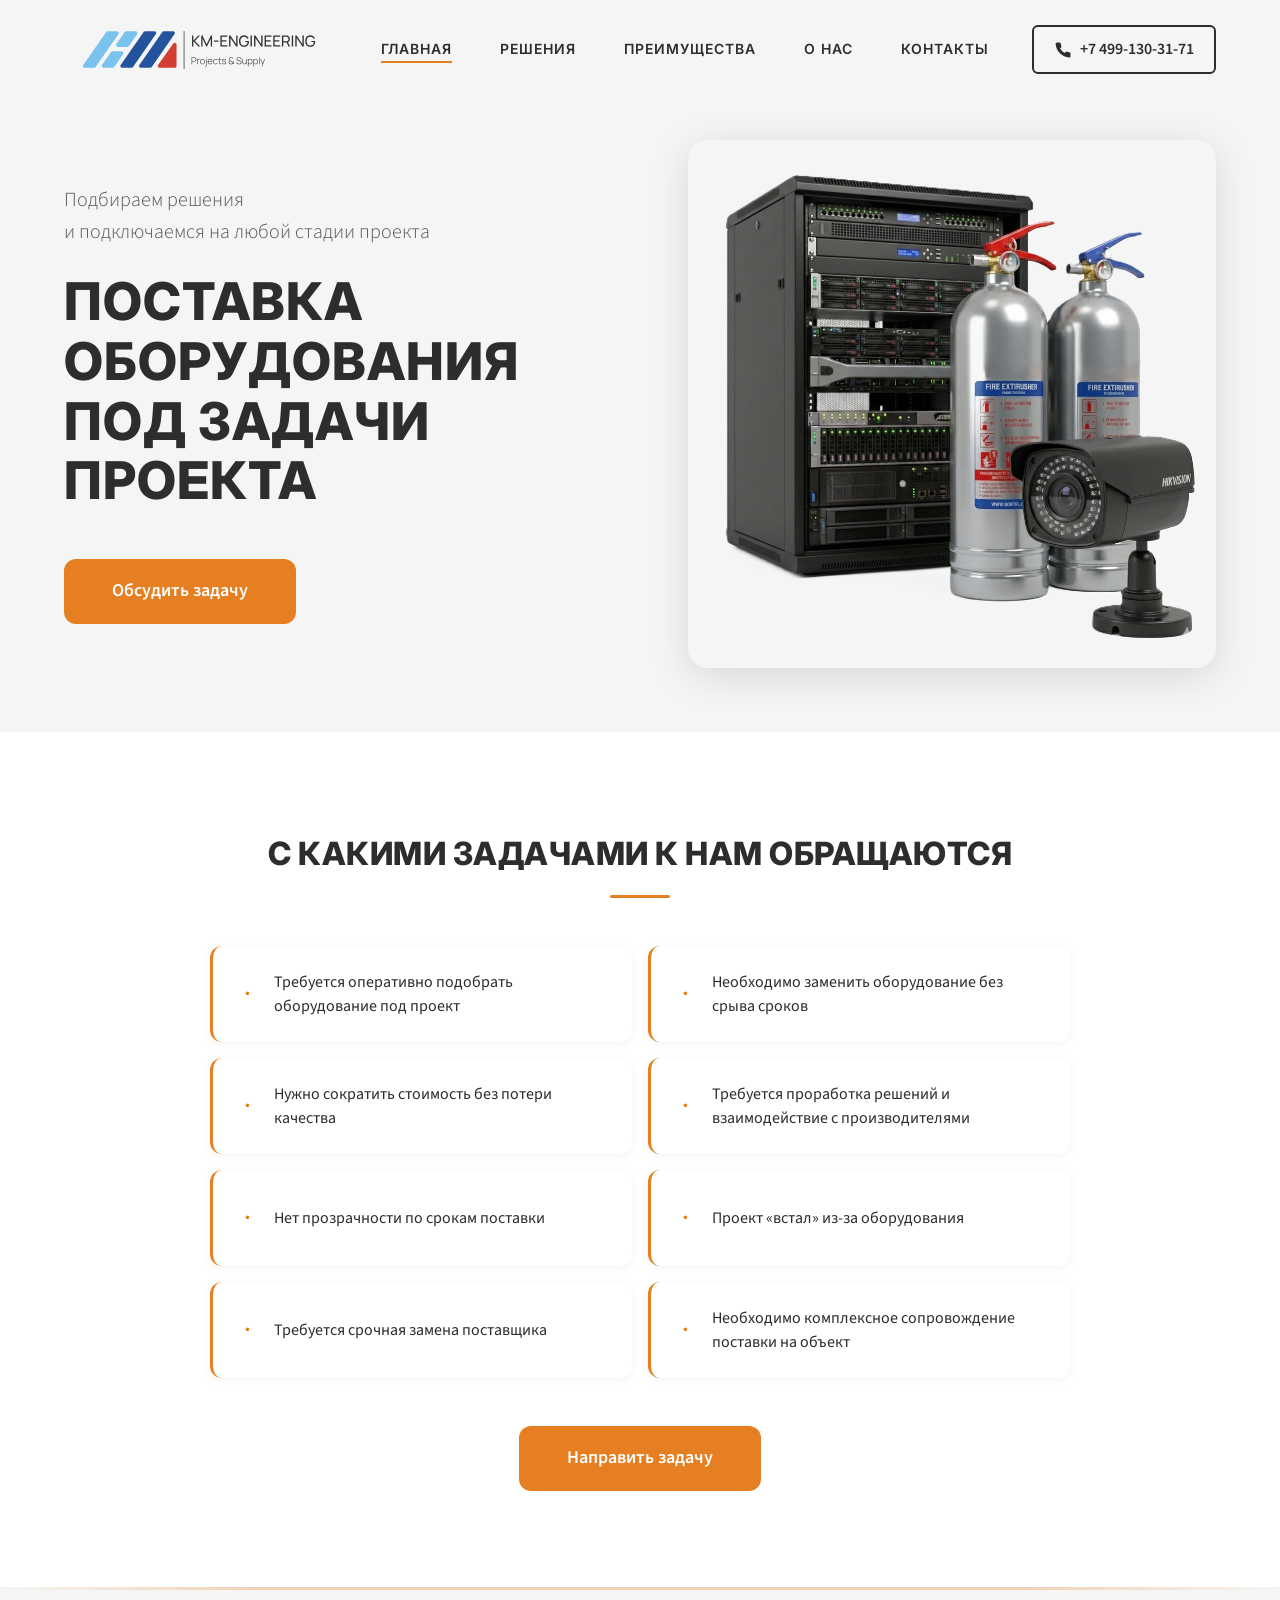
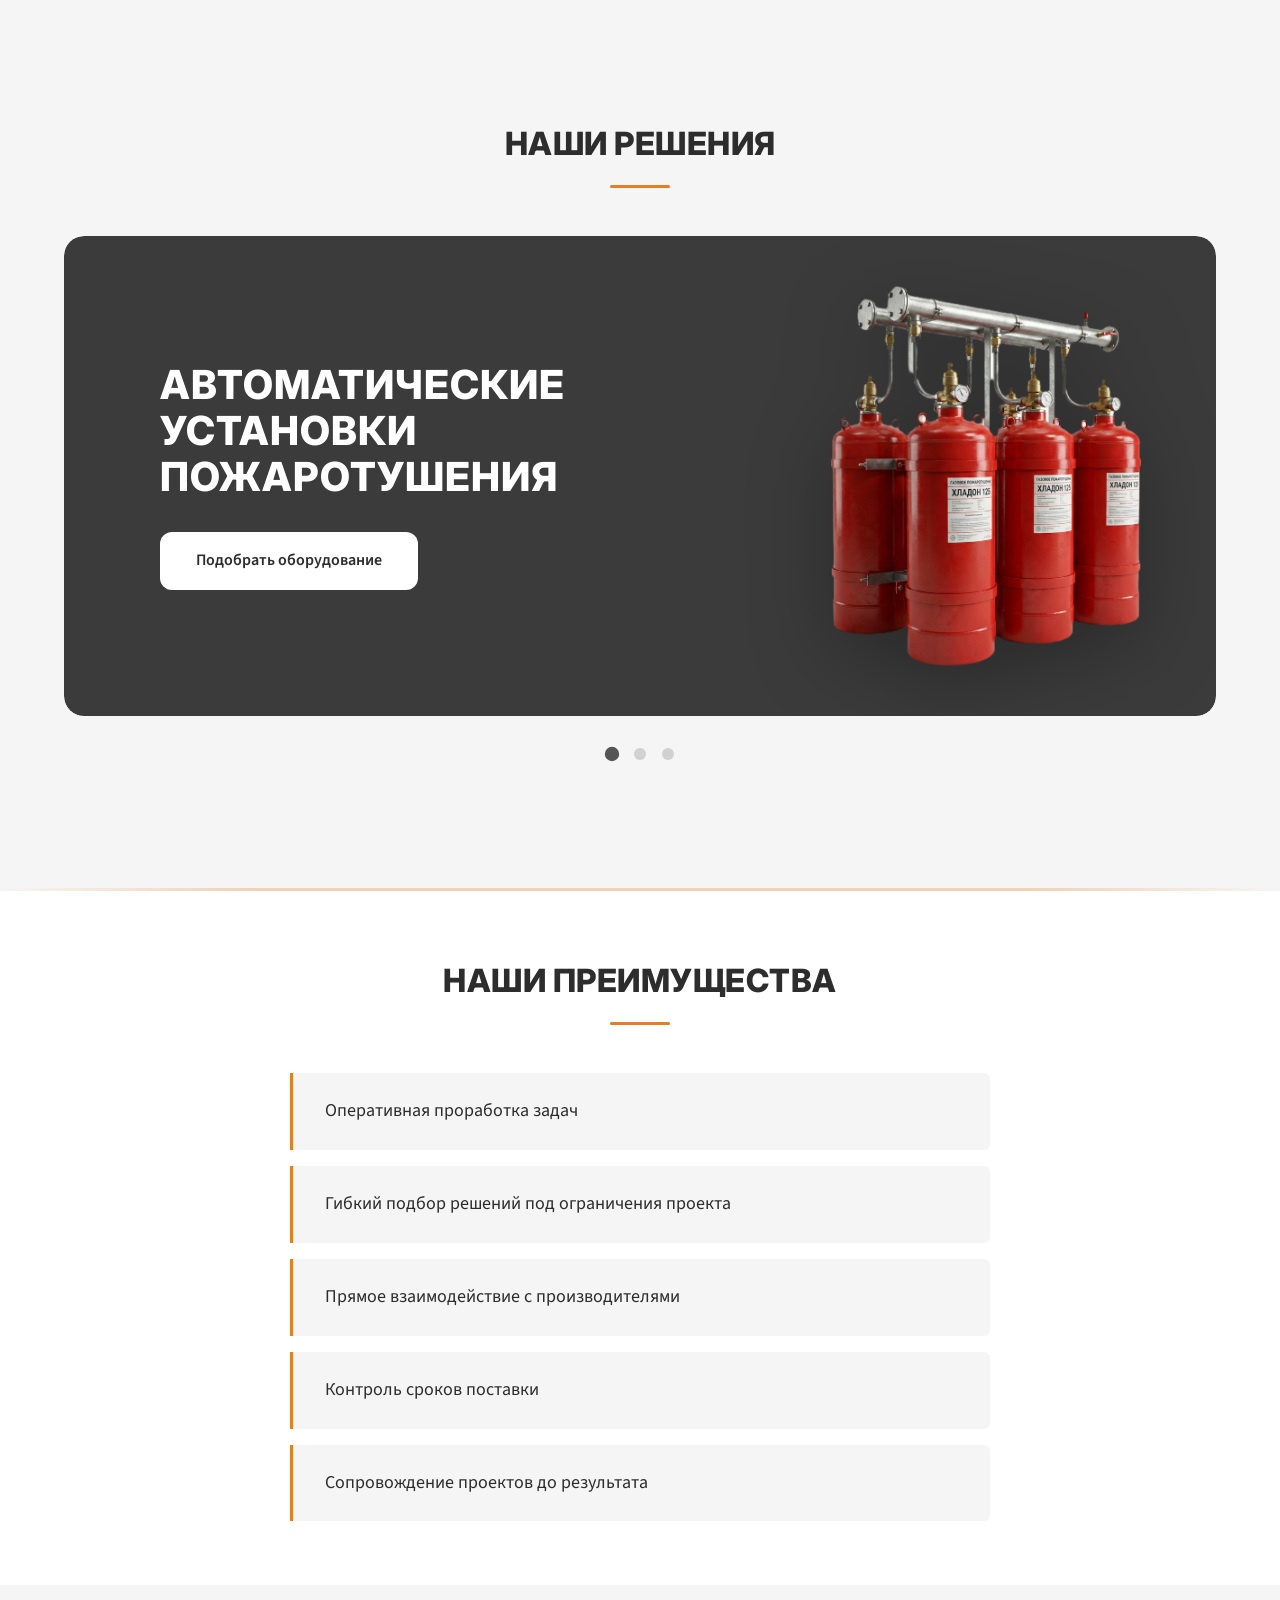
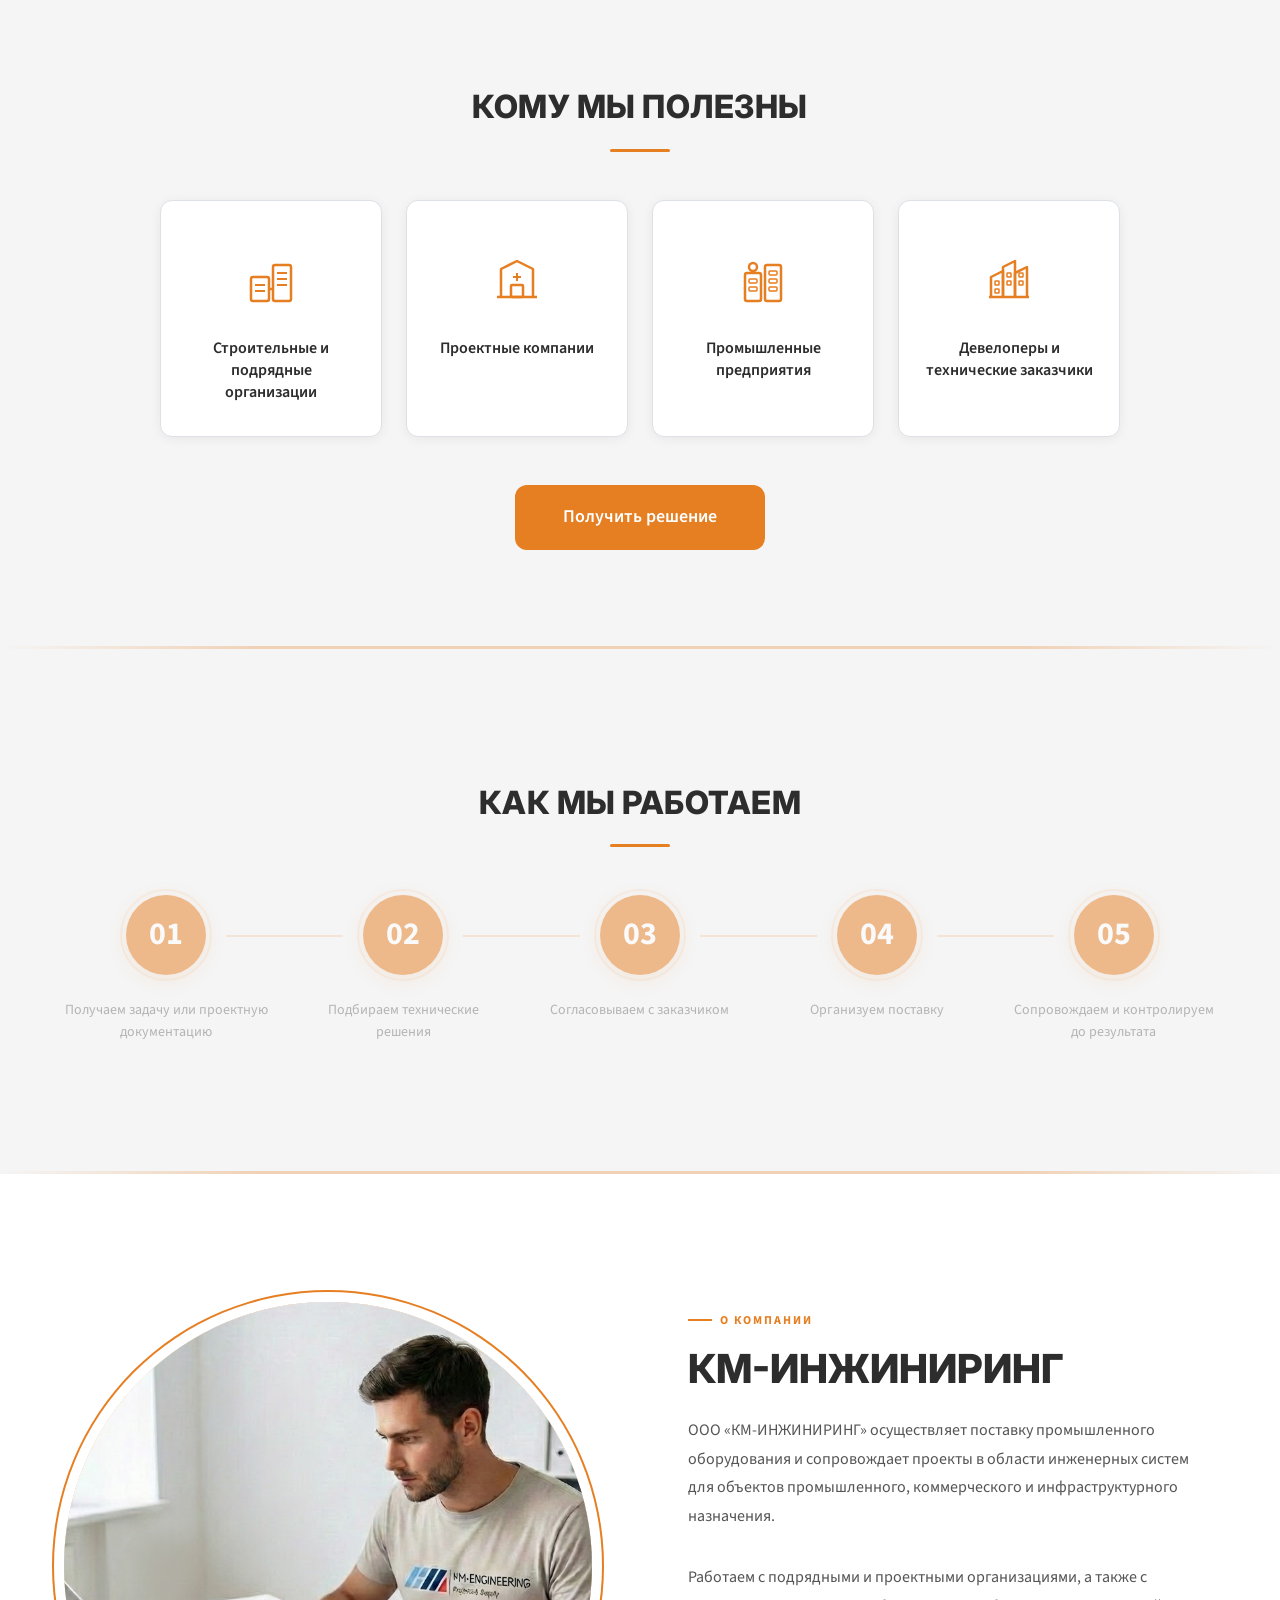
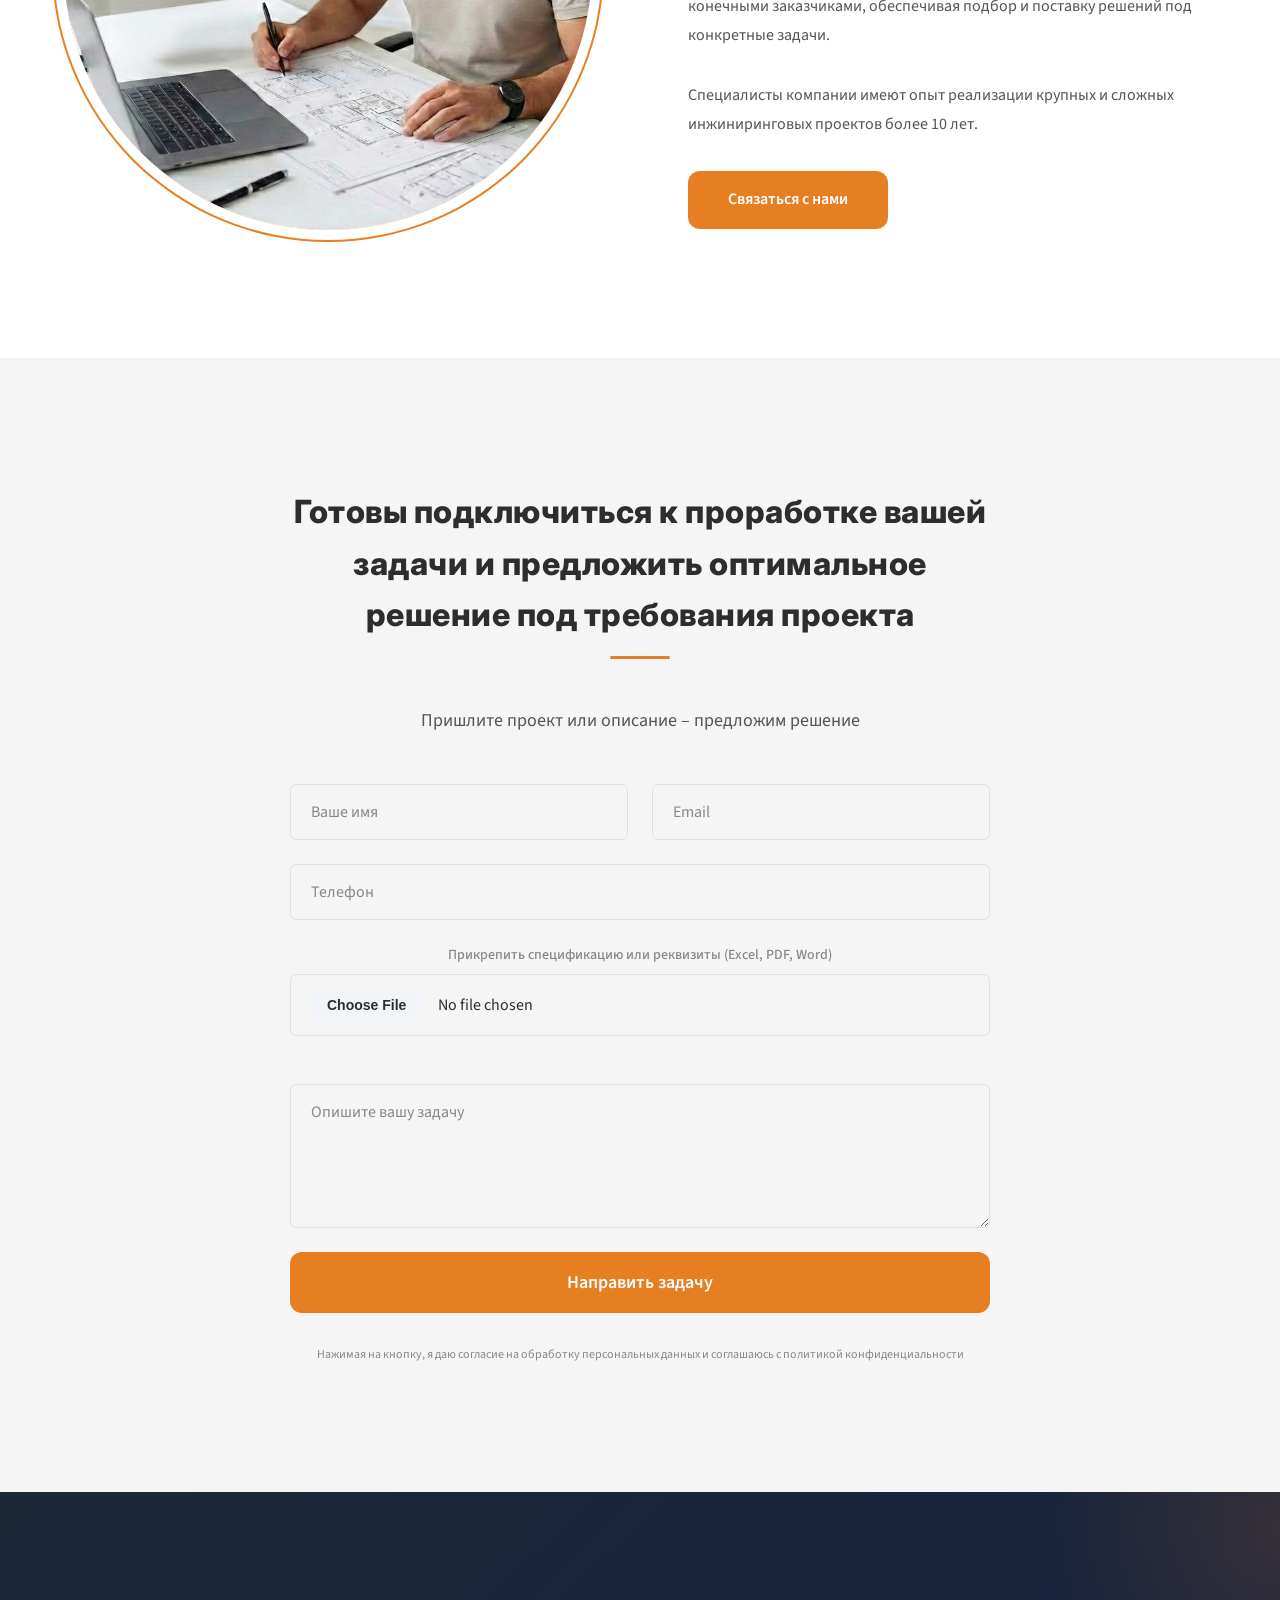
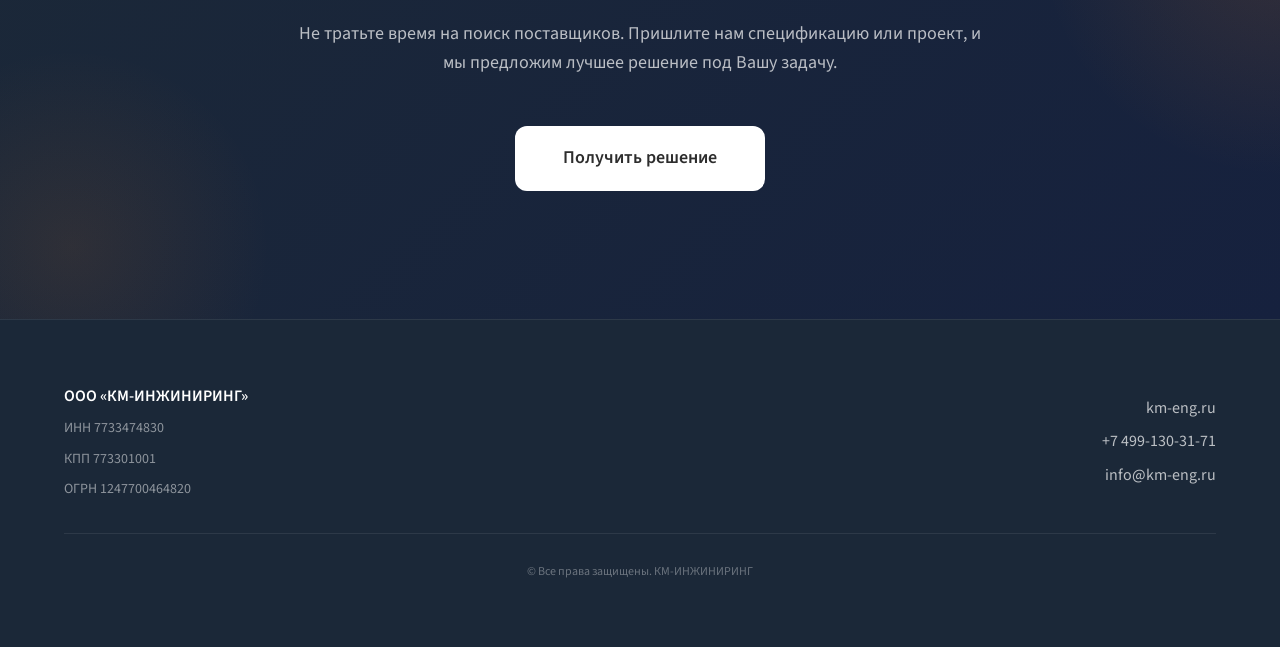
==== commit ac0d8445: "feat: update design — Inter/Source Sans 3 fonts, card shadows, audience icons, 8th task card - Fonts" ====
--- a/index.html
+++ b/index.html
@@ -38,10 +38,10 @@
   <!-- Fonts -->
   <link rel="preconnect" href="https://fonts.googleapis.com">
   <link rel="preconnect" href="https://fonts.gstatic.com" crossorigin>
-  <link href="https://fonts.googleapis.com/css2?family=Open+Sans:wght@300;400;600;700&display=swap" rel="stylesheet">
+  <link href="https://fonts.googleapis.com/css2?family=Inter:wght@400;500;600;700;800&family=Source+Sans+3:wght@300;400;600;700&display=swap" rel="stylesheet">
 
   <!-- Styles -->
-  <link rel="stylesheet" href="styles.css?v=12">
+  <link rel="stylesheet" href="styles.css?v=13">
 </head>
 
 <body>
@@ -147,6 +147,10 @@
           <span class="tasks__icon">&#9679;</span>
           <p>Требуется срочная замена поставщика</p>
         </div>
+        <div class="tasks__item reveal reveal-chain">
+          <span class="tasks__icon">&#9679;</span>
+          <p>Необходимо комплексное сопровождение поставки на объект</p>
+        </div>
       </div>
 
       <div class="tasks__cta reveal">
@@ -236,12 +240,68 @@
     <div class="container">
       <h2 class="section-title reveal">КОМУ МЫ ПОЛЕЗНЫ</h2>
 
-      <ul class="audience__list">
-        <li class="audience__item reveal reveal-chain">Строительные и подрядные организации</li>
-        <li class="audience__item reveal reveal-chain">Проектные компании</li>
-        <li class="audience__item reveal reveal-chain">Промышленные предприятия</li>
-        <li class="audience__item reveal reveal-chain">Девелоперы и технические заказчики</li>
-      </ul>
+      <div class="audience__grid">
+        <div class="audience__card reveal reveal-chain">
+          <div class="audience__icon">
+            <svg viewBox="0 0 48 48" fill="none" xmlns="http://www.w3.org/2000/svg">
+              <rect x="4" y="20" width="18" height="24" rx="2" stroke="currentColor" stroke-width="2.5"/>
+              <rect x="26" y="8" width="18" height="36" rx="2" stroke="currentColor" stroke-width="2.5"/>
+              <line x1="8" y1="28" x2="18" y2="28" stroke="currentColor" stroke-width="2"/>
+              <line x1="8" y1="34" x2="18" y2="34" stroke="currentColor" stroke-width="2"/>
+              <line x1="30" y1="16" x2="40" y2="16" stroke="currentColor" stroke-width="2"/>
+              <line x1="30" y1="22" x2="40" y2="22" stroke="currentColor" stroke-width="2"/>
+              <line x1="30" y1="28" x2="40" y2="28" stroke="currentColor" stroke-width="2"/>
+              <path d="M22 32H26" stroke="currentColor" stroke-width="2.5"/>
+            </svg>
+          </div>
+          <span>Строительные и подрядные организации</span>
+        </div>
+        <div class="audience__card reveal reveal-chain">
+          <div class="audience__icon">
+            <svg viewBox="0 0 48 48" fill="none" xmlns="http://www.w3.org/2000/svg">
+              <path d="M8 40V12L24 4L40 12V40" stroke="currentColor" stroke-width="2.5" stroke-linejoin="round"/>
+              <rect x="18" y="28" width="12" height="12" rx="1" stroke="currentColor" stroke-width="2.5"/>
+              <line x1="24" y1="16" x2="24" y2="24" stroke="currentColor" stroke-width="2"/>
+              <line x1="20" y1="20" x2="28" y2="20" stroke="currentColor" stroke-width="2"/>
+              <line x1="4" y1="40" x2="44" y2="40" stroke="currentColor" stroke-width="2.5"/>
+            </svg>
+          </div>
+          <span>Проектные компании</span>
+        </div>
+        <div class="audience__card reveal reveal-chain">
+          <div class="audience__icon">
+            <svg viewBox="0 0 48 48" fill="none" xmlns="http://www.w3.org/2000/svg">
+              <rect x="6" y="16" width="16" height="28" rx="2" stroke="currentColor" stroke-width="2.5"/>
+              <rect x="26" y="8" width="16" height="36" rx="2" stroke="currentColor" stroke-width="2.5"/>
+              <circle cx="14" cy="10" r="4" stroke="currentColor" stroke-width="2.5"/>
+              <line x1="14" y1="14" x2="14" y2="16" stroke="currentColor" stroke-width="2.5"/>
+              <rect x="10" y="22" width="8" height="4" rx="1" stroke="currentColor" stroke-width="1.5"/>
+              <rect x="10" y="30" width="8" height="4" rx="1" stroke="currentColor" stroke-width="1.5"/>
+              <rect x="30" y="14" width="8" height="4" rx="1" stroke="currentColor" stroke-width="1.5"/>
+              <rect x="30" y="22" width="8" height="4" rx="1" stroke="currentColor" stroke-width="1.5"/>
+              <rect x="30" y="30" width="8" height="4" rx="1" stroke="currentColor" stroke-width="1.5"/>
+            </svg>
+          </div>
+          <span>Промышленные предприятия</span>
+        </div>
+        <div class="audience__card reveal reveal-chain">
+          <div class="audience__icon">
+            <svg viewBox="0 0 48 48" fill="none" xmlns="http://www.w3.org/2000/svg">
+              <path d="M6 40L6 20L18 14V40" stroke="currentColor" stroke-width="2.5" stroke-linejoin="round"/>
+              <path d="M18 40V10L30 4V40" stroke="currentColor" stroke-width="2.5" stroke-linejoin="round"/>
+              <path d="M30 40V16L42 10V40" stroke="currentColor" stroke-width="2.5" stroke-linejoin="round"/>
+              <line x1="4" y1="40" x2="44" y2="40" stroke="currentColor" stroke-width="2.5"/>
+              <rect x="10" y="24" width="4" height="4" rx="0.5" stroke="currentColor" stroke-width="1.5"/>
+              <rect x="10" y="32" width="4" height="4" rx="0.5" stroke="currentColor" stroke-width="1.5"/>
+              <rect x="22" y="16" width="4" height="4" rx="0.5" stroke="currentColor" stroke-width="1.5"/>
+              <rect x="22" y="24" width="4" height="4" rx="0.5" stroke="currentColor" stroke-width="1.5"/>
+              <rect x="34" y="16" width="4" height="4" rx="0.5" stroke="currentColor" stroke-width="1.5"/>
+              <rect x="34" y="24" width="4" height="4" rx="0.5" stroke="currentColor" stroke-width="1.5"/>
+            </svg>
+          </div>
+          <span>Девелоперы и технические заказчики</span>
+        </div>
+      </div>
 
       <div class="audience__cta reveal">
         <a href="#contact" class="btn btn--primary btn--lg">Получить решение</a>
--- a/styles.css
+++ b/styles.css
@@ -21,7 +21,8 @@
     --color-overlay: rgba(27, 40, 56, 0.7);
 
     /* Typography */
-    --font-family: 'Open Sans', -apple-system, BlinkMacSystemFont, sans-serif;
+    --font-heading: 'Inter', -apple-system, BlinkMacSystemFont, sans-serif;
+    --font-family: 'Source Sans 3', 'Open Sans', -apple-system, BlinkMacSystemFont, sans-serif;
     --font-size-xs: 0.75rem;
     --font-size-sm: 0.875rem;
     --font-size-base: 1rem;
@@ -56,7 +57,7 @@
     --shadow-md: 0 4px 20px rgba(0, 0, 0, 0.08);
     --shadow-lg: 0 8px 40px rgba(0, 0, 0, 0.12);
     --shadow-xl: 0 12px 60px rgba(0, 0, 0, 0.16);
-    --shadow-card-hover: 0 16px 48px rgba(196, 30, 36, 0.12);
+    --shadow-card-hover: 0 16px 48px rgba(230, 126, 34, 0.12);
 
     /* Transitions */
     --transition-fast: 0.2s ease;
@@ -129,11 +130,11 @@
 }
 
 .section-title {
+    font-family: var(--font-heading);
     font-size: var(--font-size-3xl);
-    font-weight: 700;
+    font-weight: 800;
     text-align: center;
-    letter-spacing: 2px;
-    text-transform: uppercase;
+    letter-spacing: 0.5px;
     color: var(--color-text);
     margin-bottom: var(--space-xl);
     position: relative;
@@ -269,11 +270,11 @@
 
     0%,
     100% {
-        box-shadow: 0 0 0 0 rgba(196, 30, 36, 0.3);
+        box-shadow: 0 0 0 0 rgba(230, 126, 34, 0.3);
     }
 
     50% {
-        box-shadow: 0 0 0 12px rgba(196, 30, 36, 0);
+        box-shadow: 0 0 0 12px rgba(230, 126, 34, 0);
     }
 }
 
@@ -375,6 +376,7 @@
 }
 
 .header__nav-link {
+    font-family: var(--font-heading);
     font-size: var(--font-size-sm);
     font-weight: 600;
     text-transform: uppercase;
@@ -523,8 +525,9 @@
 }
 
 .hero-static__title {
+    font-family: var(--font-heading);
     font-size: var(--font-size-5xl);
-    font-weight: 700;
+    font-weight: 800;
     color: var(--color-text);
     line-height: 1.15;
     margin-bottom: var(--space-xl);
@@ -550,40 +553,42 @@
 .tasks__grid {
     display: grid;
     grid-template-columns: repeat(2, 1fr);
+    grid-auto-rows: 1fr;
+    gap: var(--space-sm);
+    max-width: 860px;
+    margin: 0 auto;
+}
+
+.tasks__item {
+    display: flex;
+    align-items: center;
     gap: var(--space-md);
-    max-width: 900px;
-    margin: 0 auto;
-}
-
-.tasks__item {
-    display: flex;
-    align-items: flex-start;
-    gap: var(--space-sm);
     padding: var(--space-md) var(--space-lg);
-    border-radius: var(--radius-sm);
-    border: 1px solid var(--color-border);
-    background: var(--color-bg);
+    border-radius: var(--radius-md);
+    border-left: 3px solid var(--color-primary);
+    background: var(--color-white);
+    box-shadow: 0 2px 10px rgba(0, 0, 0, 0.05);
     transition: all var(--transition-base);
+    min-height: 80px;
+    height: 100%;
 }
 
 .tasks__item:hover {
-    border-color: var(--color-primary);
-    transform: translateY(-2px);
-    box-shadow: var(--shadow-sm);
+    transform: translateX(4px);
+    box-shadow: 0 6px 20px rgba(230, 126, 34, 0.12);
 }
 
 .tasks__icon {
     color: var(--color-primary);
-    font-size: 10px;
-    line-height: 1.6;
+    font-size: 8px;
     flex-shrink: 0;
-    margin-top: 4px;
 }
 
 .tasks__item p {
     font-size: var(--font-size-base);
     color: var(--color-text);
-    line-height: 1.6;
+    line-height: 1.5;
+    margin: 0;
 }
 
 .tasks__cta {
@@ -702,8 +707,9 @@
 }
 
 .hero__slide-title {
+    font-family: var(--font-heading);
     font-size: var(--font-size-4xl);
-    font-weight: 700;
+    font-weight: 800;
     color: var(--color-white);
     line-height: 1.15;
     text-transform: uppercase;
@@ -974,7 +980,7 @@
     border-radius: 50%;
     position: relative;
     transition: all 0.6s cubic-bezier(0.4, 0, 0.2, 1);
-    box-shadow: 0 4px 20px rgba(196, 30, 36, 0.25);
+    box-shadow: 0 4px 20px rgba(230, 126, 34, 0.25);
     opacity: 0.5;
 }
 
@@ -992,8 +998,8 @@
 .workflow-step.wf-active .workflow-step__number {
     opacity: 1;
     transform: scale(1.15);
-    box-shadow: 0 0 0 0 rgba(196, 30, 36, 0.4),
-        0 8px 30px rgba(196, 30, 36, 0.5);
+    box-shadow: 0 0 0 0 rgba(230, 126, 34, 0.4),
+        0 8px 30px rgba(230, 126, 34, 0.5);
     animation: wf-pulse 1.5s ease-in-out infinite;
 }
 
@@ -1007,7 +1013,7 @@
 .workflow-step.wf-done .workflow-step__number {
     opacity: 0.85;
     transform: scale(1);
-    box-shadow: 0 4px 20px rgba(196, 30, 36, 0.3);
+    box-shadow: 0 4px 20px rgba(230, 126, 34, 0.3);
 }
 
 .workflow-step.wf-done .workflow-step__number::after {
@@ -1056,13 +1062,13 @@
 
     0%,
     100% {
-        box-shadow: 0 0 0 0 rgba(196, 30, 36, 0.4),
-            0 8px 30px rgba(196, 30, 36, 0.5);
+        box-shadow: 0 0 0 0 rgba(230, 126, 34, 0.4),
+            0 8px 30px rgba(230, 126, 34, 0.5);
     }
 
     50% {
-        box-shadow: 0 0 0 12px rgba(196, 30, 36, 0),
-            0 12px 40px rgba(196, 30, 36, 0.35);
+        box-shadow: 0 0 0 12px rgba(230, 126, 34, 0),
+            0 12px 40px rgba(230, 126, 34, 0.35);
     }
 }
 
@@ -1100,7 +1106,7 @@
 
 .workflow-step:hover .workflow-step__number {
     transform: scale(1.1);
-    box-shadow: 0 8px 30px rgba(196, 30, 36, 0.4);
+    box-shadow: 0 8px 30px rgba(230, 126, 34, 0.4);
 }
 
 .workflow-step:hover .workflow-step__number::after {
@@ -1174,8 +1180,9 @@
 }
 
 .about__title {
+    font-family: var(--font-heading);
     font-size: var(--font-size-4xl);
-    font-weight: 700;
+    font-weight: 800;
     line-height: 1.15;
     color: var(--color-text);
     margin-bottom: var(--space-md);
@@ -1323,32 +1330,61 @@
 
 .audience {
     background: var(--color-bg);
-    padding: var(--space-2xl) 0;
-}
-
-.audience__list {
-    max-width: 700px;
+    padding: var(--space-3xl) 0;
+}
+
+.audience__grid {
+    display: grid;
+    grid-template-columns: repeat(4, 1fr);
+    gap: var(--space-md);
+    max-width: 960px;
     margin: 0 auto;
-    display: grid;
-    grid-template-columns: repeat(2, 1fr);
-    gap: var(--space-md);
-}
-
-.audience__item {
-    padding: var(--space-md) var(--space-lg);
-    font-size: var(--font-size-lg);
+}
+
+.audience__card {
+    display: flex;
+    flex-direction: column;
+    align-items: center;
+    text-align: center;
+    padding: var(--space-xl) var(--space-md) var(--space-lg);
+    background: var(--color-white);
+    border-radius: var(--radius-md);
+    border: 1px solid var(--color-border);
+    box-shadow: 0 2px 12px rgba(0, 0, 0, 0.06);
+    transition: all var(--transition-base);
+}
+
+.audience__card:hover {
+    border-color: var(--color-primary);
+    transform: translateY(-6px);
+    box-shadow: 0 12px 32px rgba(230, 126, 34, 0.12);
+}
+
+.audience__icon {
+    width: 64px;
+    height: 64px;
+    margin-bottom: var(--space-md);
+    display: flex;
+    align-items: center;
+    justify-content: center;
+    color: var(--color-primary);
+    transition: all var(--transition-base);
+}
+
+.audience__card:hover .audience__icon {
+    transform: scale(1.1);
+}
+
+.audience__icon svg {
+    width: 48px;
+    height: 48px;
+}
+
+.audience__card span {
+    font-size: var(--font-size-base);
+    font-weight: 600;
     color: var(--color-text);
-    background: var(--color-white);
-    border-radius: var(--radius-sm);
-    border: 1px solid var(--color-border);
-    text-align: center;
-    transition: all var(--transition-base);
-}
-
-.audience__item:hover {
-    border-color: var(--color-primary);
-    transform: translateY(-2px);
-    box-shadow: var(--shadow-sm);
+    line-height: 1.4;
 }
 
 .audience__cta {
@@ -1454,7 +1490,7 @@
 .contact__input:focus,
 .contact__textarea:focus {
     border-color: var(--color-primary);
-    box-shadow: 0 0 0 4px rgba(196, 30, 36, 0.08);
+    box-shadow: 0 0 0 4px rgba(230, 126, 34, 0.08);
 }
 
 .contact__input::placeholder,
@@ -1502,7 +1538,7 @@
 .btn--primary:hover {
     background: var(--color-primary-dark);
     transform: translateY(-2px);
-    box-shadow: 0 8px 25px rgba(196, 30, 36, 0.35);
+    box-shadow: 0 8px 25px rgba(230, 126, 34, 0.35);
 }
 
 .btn--primary:active {
@@ -1573,7 +1609,7 @@
     width: 500px;
     height: 500px;
     border-radius: 50%;
-    background: radial-gradient(circle, rgba(196, 30, 36, 0.15) 0%, transparent 70%);
+    background: radial-gradient(circle, rgba(230, 126, 34, 0.15) 0%, transparent 70%);
     pointer-events: none;
 }
 
@@ -1585,7 +1621,7 @@
     width: 400px;
     height: 400px;
     border-radius: 50%;
-    background: radial-gradient(circle, rgba(196, 30, 36, 0.1) 0%, transparent 70%);
+    background: radial-gradient(circle, rgba(230, 126, 34, 0.1) 0%, transparent 70%);
     pointer-events: none;
 }
 
@@ -1716,6 +1752,10 @@
         grid-template-columns: repeat(2, 1fr);
     }
 
+    .audience__grid {
+        grid-template-columns: repeat(2, 1fr);
+    }
+
     .advantage-card:not(:first-child)::after {
         display: none;
     }
@@ -1802,7 +1842,8 @@
     }
 
     .hero-static {
-        padding-top: calc(var(--header-height) + 30px);
+        padding-top: calc(var(--header-height) + 20px);
+        padding-bottom: var(--space-lg);
     }
 
     .hero-static__inner {
@@ -1823,8 +1864,8 @@
         grid-template-columns: 1fr;
     }
 
-    .audience__list {
-        grid-template-columns: 1fr;
+    .audience__grid {
+        grid-template-columns: repeat(2, 1fr);
     }
 
     /* Push hero below the fixed header - ADJUSTED for LANDSCAPE (tablets/horizontal mobile) */
@@ -1939,6 +1980,14 @@
         padding-top: calc(var(--header-height) + 45px) !important;
     }
 
+    .hero-static {
+        padding-top: calc(var(--header-height) + 16px) !important;
+    }
+
+    .hero-static__title {
+        font-size: var(--font-size-2xl);
+    }
+
     .section {
         padding: var(--space-2xl) 0;
     }
@@ -1989,7 +2038,7 @@
     /* Mobile Scroll Highlight for Advantages */
     .advantage-card.active {
         transform: translateY(-8px);
-        box-shadow: 0 10px 30px rgba(196, 30, 36, 0.15);
+        box-shadow: 0 10px 30px rgba(230, 126, 34, 0.15);
         border-color: transparent;
         background: var(--color-white);
     }
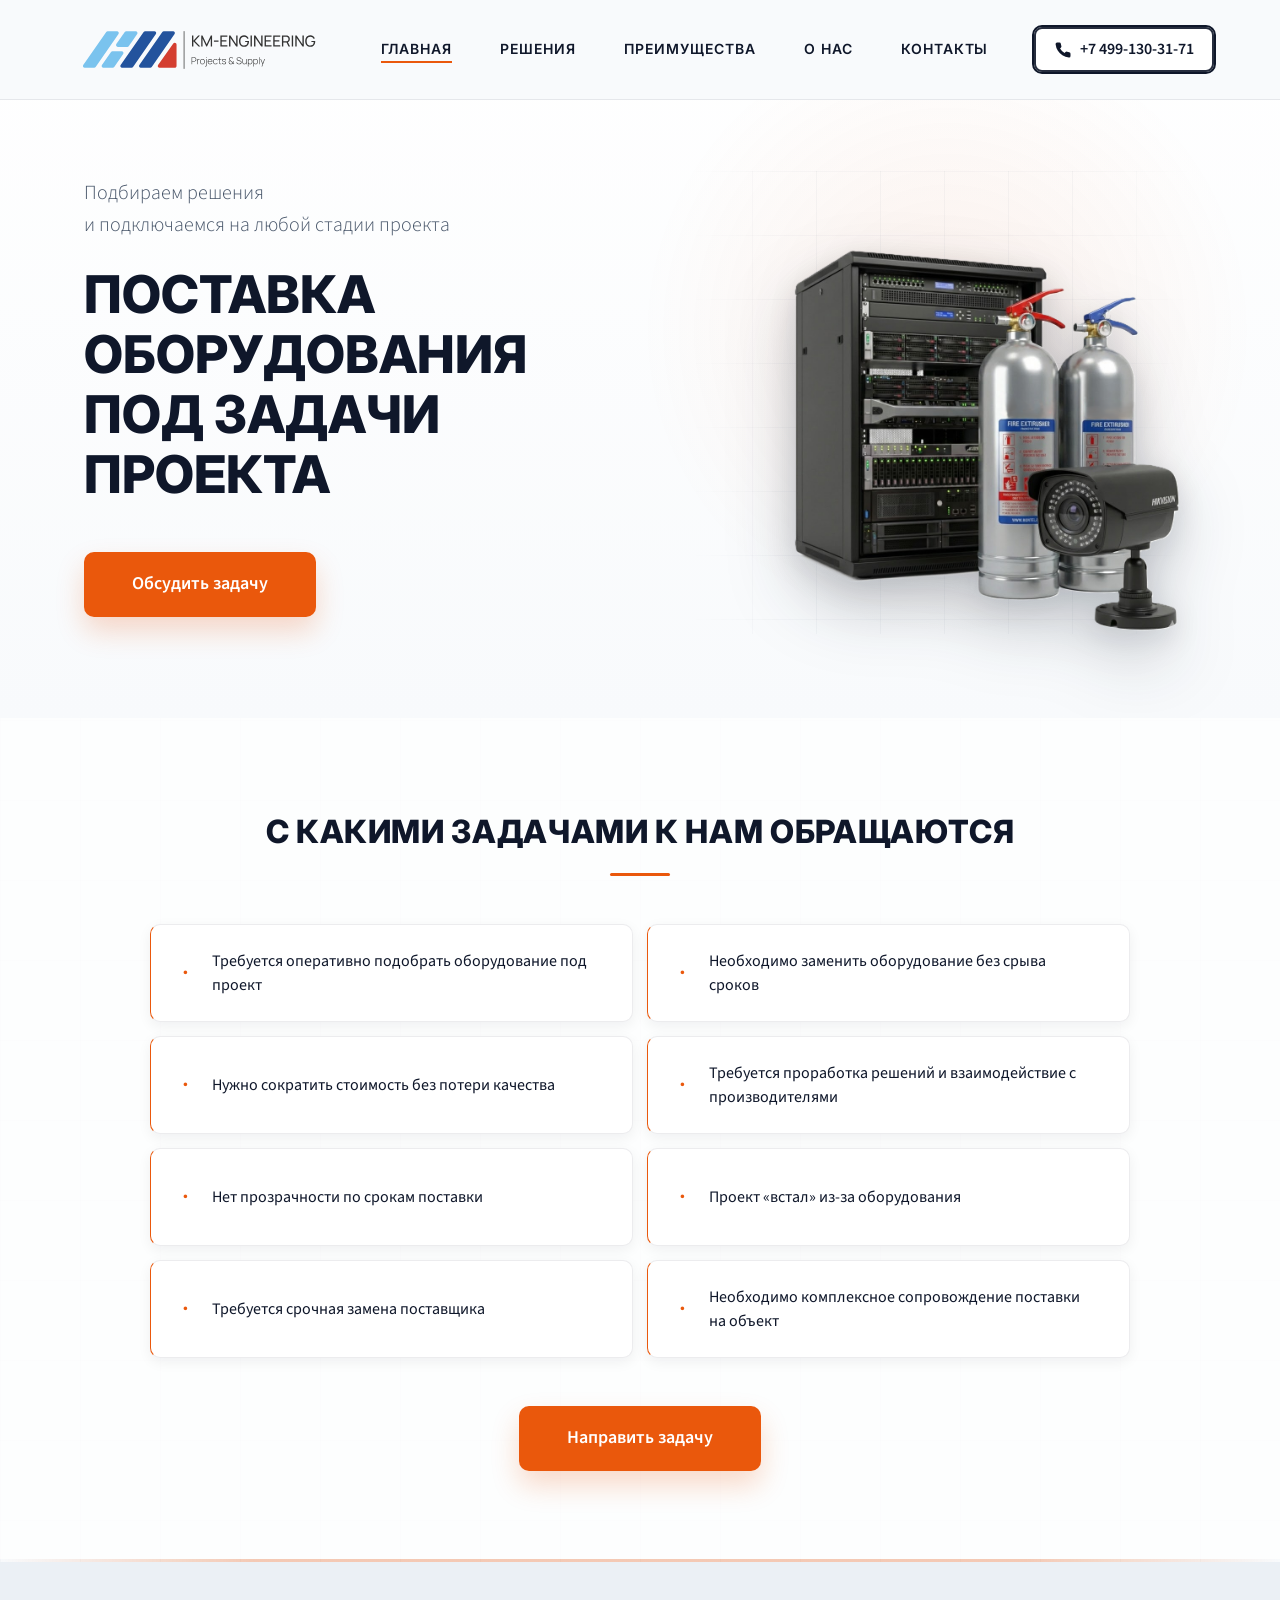
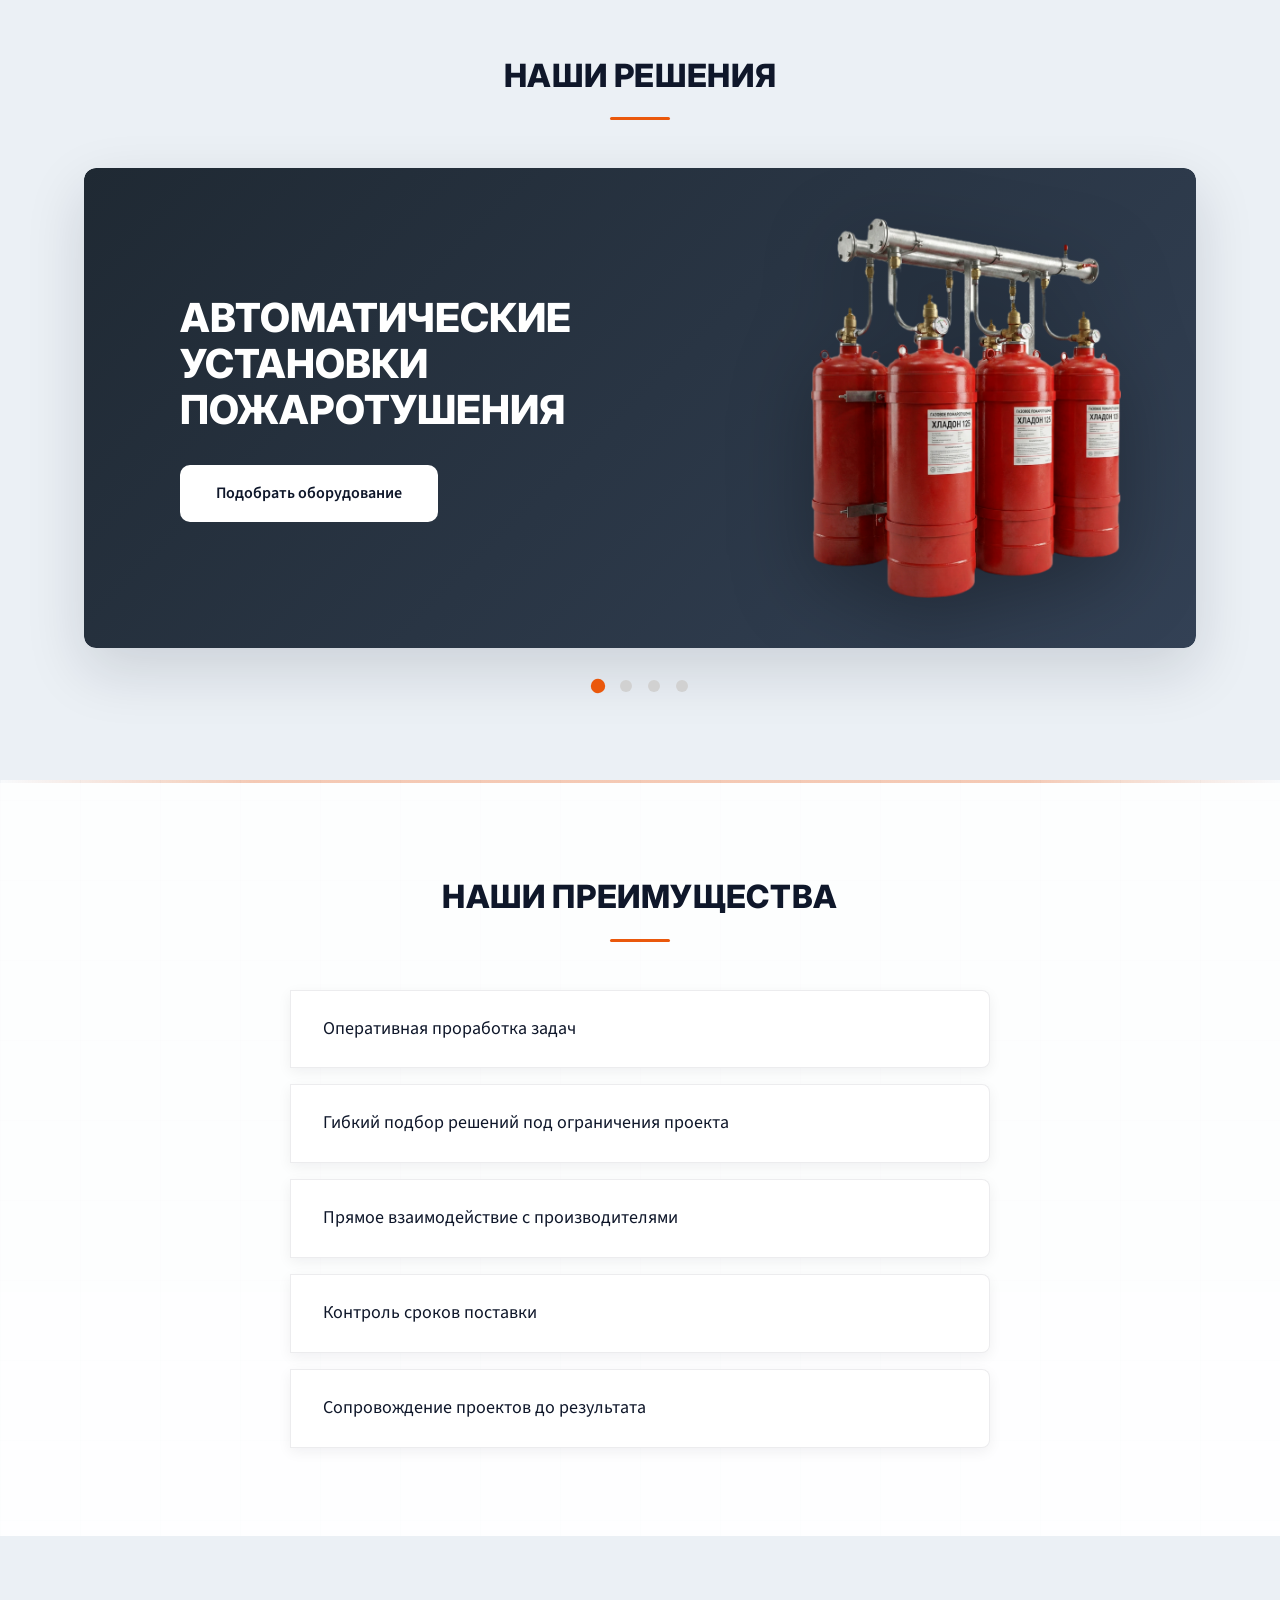
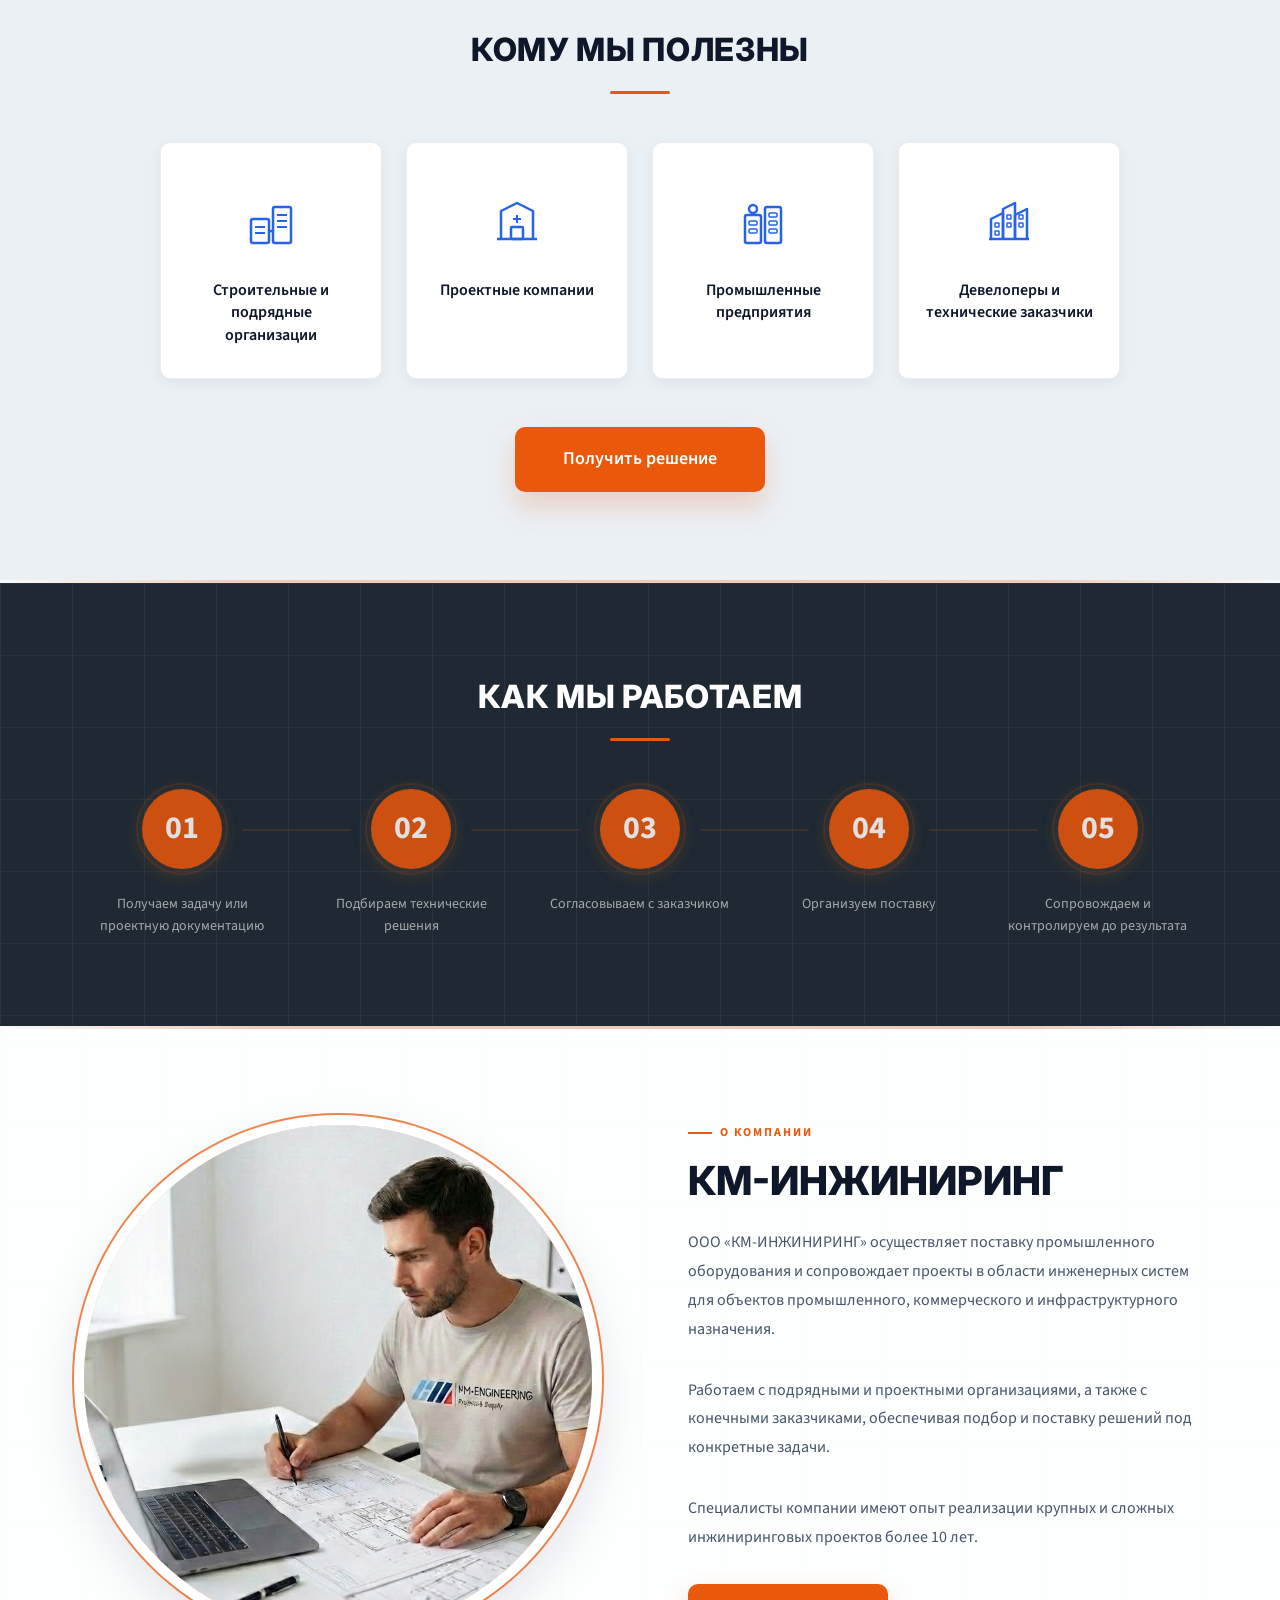
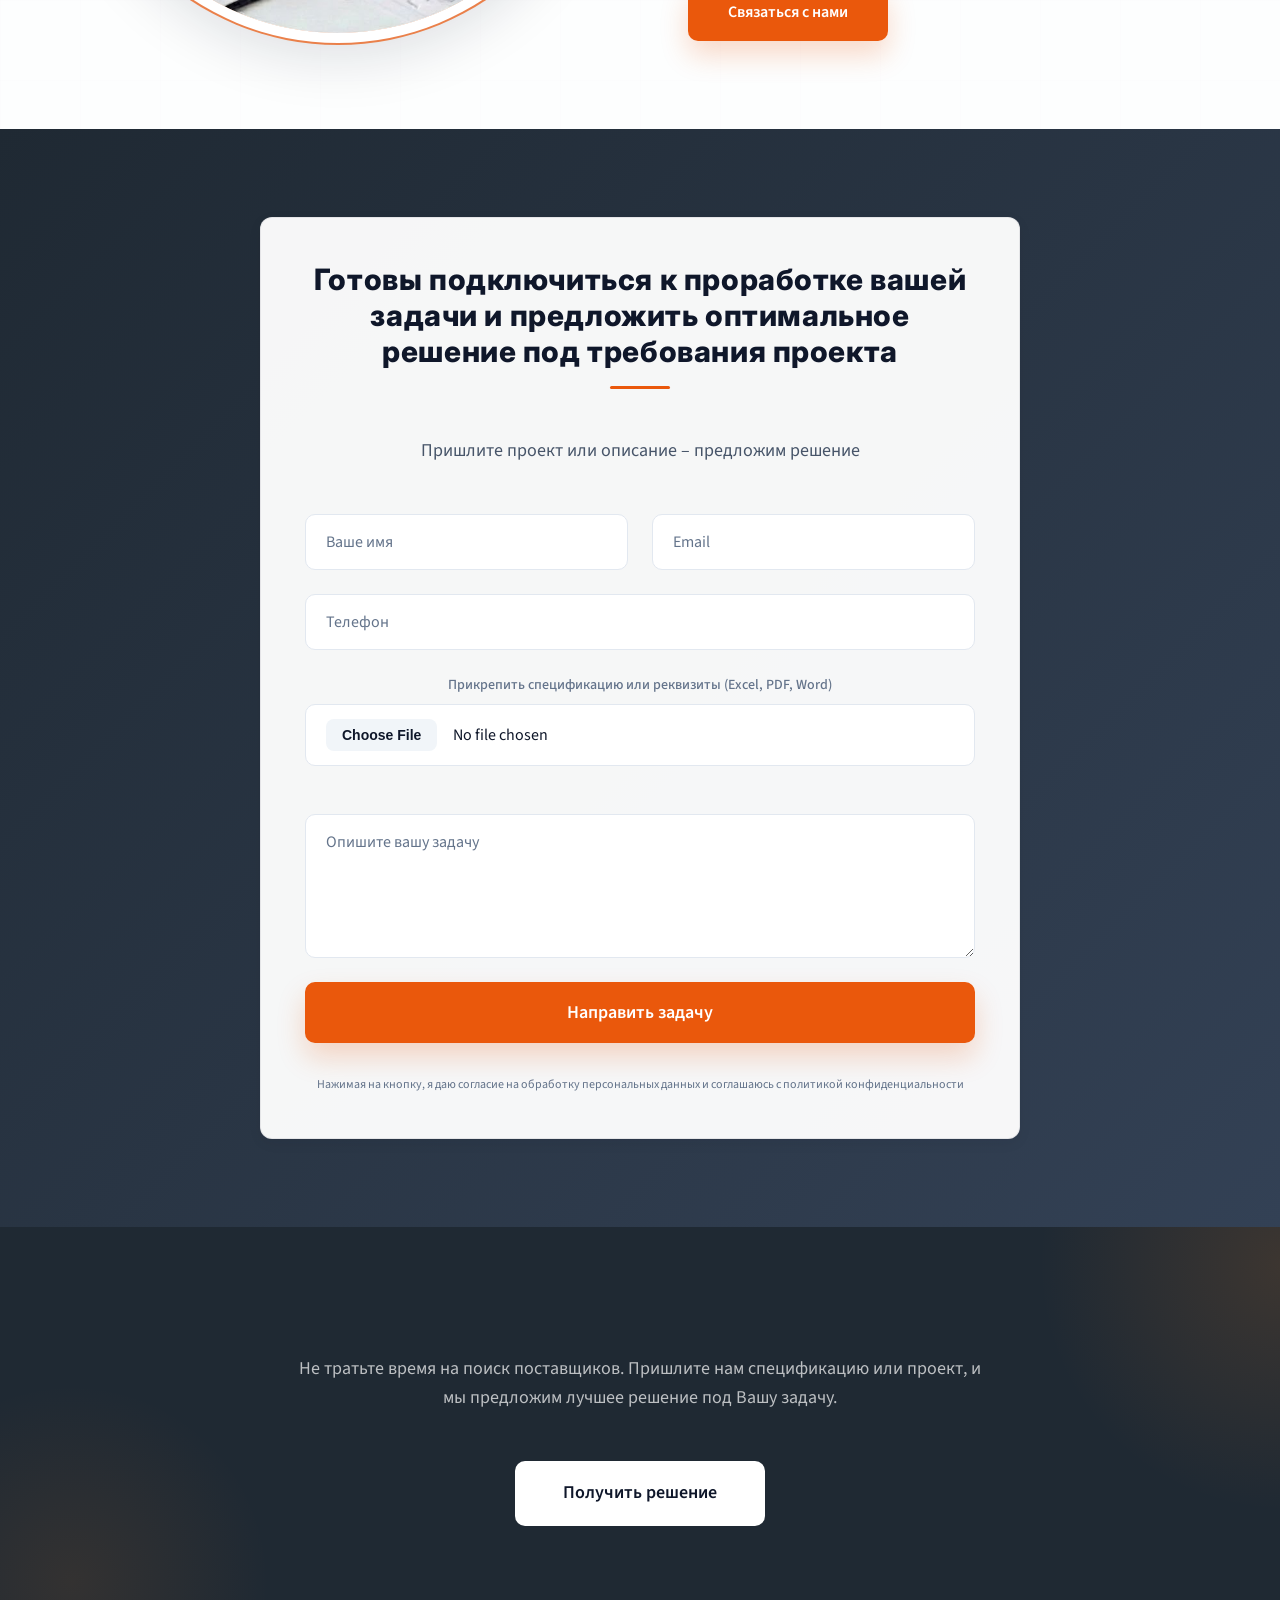
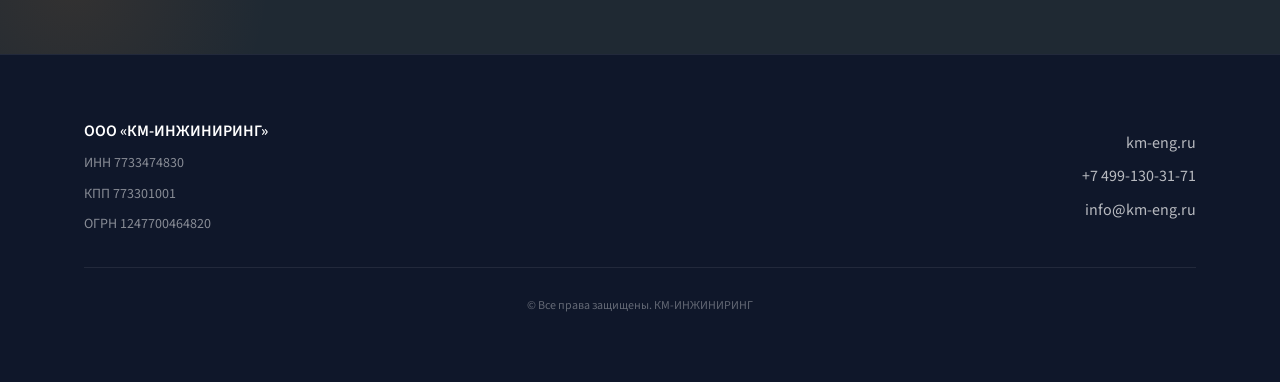
==== commit 3de3bd97: "update landing design and solution assets" ====
--- a/index.html
+++ b/index.html
@@ -100,12 +100,14 @@
     <div class="container">
       <div class="hero-static__inner">
         <div class="hero-static__content">
-          <p class="hero-static__subtitle reveal">Подбираем решения<br>и подключаемся на любой стадии проекта</p>
-          <h1 class="hero-static__title reveal">Поставка<br>оборудования<br>под задачи проекта</h1>
-          <a href="#contact" class="btn btn--primary btn--lg reveal">Обсудить задачу</a>
-        </div>
-        <div class="hero-static__image reveal">
-          <img src="assets/images/unnamed_1.png" alt="Промышленный объект" loading="lazy">
+          <p class="hero-static__subtitle">Подбираем решения<br>и подключаемся на любой стадии проекта</p>
+          <h1 class="hero-static__title">Поставка<br>оборудования<br>под задачи проекта</h1>
+          <a href="#contact" class="btn btn--primary btn--lg">Обсудить задачу</a>
+        </div>
+        <div class="hero-static__image hero-static__image--transparent" aria-label="Инженерное оборудование">
+          <div class="hero-static__visual">
+            <img class="hero-static__equipment" src="assets/images/unnamed_1.png" alt="Пожаротушение, видеонаблюдение и серверное оборудование" loading="lazy">
+          </div>
         </div>
       </div>
     </div>
@@ -189,7 +191,7 @@
             <a href="#contact" class="hero__slide-btn">Сделать заявку</a>
           </div>
           <div class="hero__slide-image">
-            <img src="assets/images/Gemini_Generated_Ima.png" alt="Промышленное видеонаблюдение" loading="lazy">
+            <img src="assets/images/Gemini_Generated_Ima_1.png" alt="Промышленное видеонаблюдение" loading="lazy">
           </div>
         </div>
 
@@ -200,7 +202,18 @@
             <a href="#contact" class="hero__slide-btn">Сделать заявку</a>
           </div>
           <div class="hero__slide-image">
-            <img src="assets/images/Gemini_Generated_Ima_1.png" alt="Системы СКУД" loading="lazy">
+            <img src="assets/images/Gemini_Generated_Ima.png" alt="Системы СКУД" loading="lazy">
+          </div>
+        </div>
+
+        <!-- Slide 4 — Светильники -->
+        <div class="hero__slide hero__slide--5" data-slide="3">
+          <div class="hero__slide-content">
+            <h2 class="hero__slide-title">Офисные и промышленные светильники</h2>
+            <a href="#contact" class="hero__slide-btn">Подобрать светильники</a>
+          </div>
+          <div class="hero__slide-image hero__slide-image--lighting">
+            <img src="assets/images/lighting-solution.png" alt="Промышленный светильник" loading="lazy">
           </div>
         </div>
 
--- a/styles.css
+++ b/styles.css
@@ -504,14 +504,14 @@
    ═══════════════════════════════════════════════ */
 
 .hero-static {
-    padding-top: calc(var(--header-height) + 40px);
-    padding-bottom: var(--space-2xl);
+    padding-top: calc(var(--header-height) + 28px);
+    padding-bottom: var(--space-xl);
     background: var(--color-bg);
 }
 
 .hero-static__inner {
     display: grid;
-    grid-template-columns: 1fr 1fr;
+    grid-template-columns: minmax(0, 0.95fr) minmax(0, 1.05fr);
     gap: var(--space-3xl);
     align-items: center;
 }
@@ -535,10 +535,47 @@
     letter-spacing: 1px;
 }
 
-.hero-static__image img {
+.hero-static__image {
     width: 100%;
-    border-radius: var(--radius-lg);
-    box-shadow: var(--shadow-lg);
+    min-height: 500px;
+    position: relative;
+}
+
+.hero-static__visual {
+    width: min(100%, 540px);
+    aspect-ratio: 1.05;
+    margin-left: auto;
+    position: relative;
+    isolation: isolate;
+}
+
+.hero-static__visual::before {
+    content: '';
+    position: absolute;
+    inset: 6% 0 4% 6%;
+    z-index: 0;
+    background:
+        linear-gradient(90deg, rgba(27, 40, 56, 0.08) 1px, transparent 1px),
+        linear-gradient(180deg, rgba(27, 40, 56, 0.06) 1px, transparent 1px);
+    background-size: 72px 72px;
+    opacity: 0.6;
+    -webkit-mask-image: linear-gradient(90deg, transparent 0%, #000 18%, #000 78%, transparent 100%);
+    mask-image: linear-gradient(90deg, transparent 0%, #000 18%, #000 78%, transparent 100%);
+    pointer-events: none;
+}
+
+.hero-static__equipment {
+    position: absolute;
+    right: 0;
+    bottom: 0;
+    z-index: 3;
+    width: 80%;
+    filter: drop-shadow(0 26px 34px rgba(27, 40, 56, 0.22));
+}
+
+.hero-static__image--transparent img {
+    border-radius: 0;
+    box-shadow: none;
 }
 
 /* ═══════════════════════════════════════════════
@@ -663,6 +700,11 @@
 /* Slide 4: Light Warm Gray — СКУД */
 .hero__slide--4 {
     background: #E5E2DD;
+}
+
+/* Slide 5: Graphite — Светильники */
+.hero__slide--5 {
+    background: #404648;
 }
 
 /* Light slide variant: dark text */
@@ -774,12 +816,24 @@
     transform: translateY(-50%);
 }
 
+.hero__slide-image--lighting {
+    right: 72px;
+    width: 440px;
+    height: 440px;
+}
+
 .hero__slide-image img {
     max-width: 100%;
     max-height: 100%;
     object-fit: contain;
     filter: drop-shadow(0 20px 40px rgba(0, 0, 0, 0.3));
     animation: float 4s ease-in-out infinite;
+}
+
+.hero__slide-image--lighting img {
+    filter:
+        drop-shadow(0 34px 42px rgba(0, 0, 0, 0.42))
+        drop-shadow(0 8px 16px rgba(0, 0, 0, 0.24));
 }
 
 /* Slider dots — BELOW the slider card */
@@ -1784,6 +1838,10 @@
         font-size: var(--font-size-4xl);
     }
 
+    .hero-static__visual {
+        width: min(100%, 500px);
+    }
+
     .about__inner {
         gap: var(--space-xl);
     }
@@ -1856,8 +1914,10 @@
     }
 
     .hero-static__image {
-        max-width: 400px;
+        width: 100%;
+        max-width: 430px;
         margin: 0 auto;
+        min-height: auto;
     }
 
     .tasks__grid {
@@ -1986,6 +2046,10 @@
 
     .hero-static__title {
         font-size: var(--font-size-2xl);
+    }
+
+    .hero-static__visual {
+        width: min(100%, 360px);
     }
 
     .section {
@@ -2147,4 +2211,720 @@
     .partners__logo img {
         height: 40px;
     }
-}+}
+
+/* -------------------------------------------------
+   UI/UX Pro Max pass: conservative B2B polish.
+   CSS only; content and HTML structure stay unchanged.
+   ------------------------------------------------- */
+
+:root {
+    --color-bg: #F8FAFC;
+    --color-bg-alt: #EBF0F5;
+    --color-bg-dark: #1F2933;
+    --color-primary: #EA580C;
+    --color-primary-dark: #C2410C;
+    --color-primary-light: #FB923C;
+    --color-text: #0F172A;
+    --color-text-light: #475569;
+    --color-text-muted: #64748B;
+    --color-border: #E2E8F0;
+    --radius-sm: 8px;
+    --radius-md: 10px;
+    --radius-lg: 12px;
+    --radius-xl: 16px;
+    --shadow-sm: 0 4px 14px rgba(15, 23, 42, 0.06);
+    --shadow-md: 0 12px 32px rgba(15, 23, 42, 0.1);
+    --shadow-lg: 0 22px 60px rgba(15, 23, 42, 0.14);
+    --shadow-card-hover: 0 18px 40px rgba(234, 88, 12, 0.14);
+}
+
+html {
+    background: var(--color-bg);
+}
+
+body {
+    color: var(--color-text);
+    background:
+        linear-gradient(90deg, rgba(100, 116, 139, 0.035) 1px, transparent 1px),
+        linear-gradient(180deg, rgba(100, 116, 139, 0.03) 1px, transparent 1px),
+        var(--color-bg);
+    background-size: 80px 80px, 80px 80px, auto;
+}
+
+a:focus-visible,
+button:focus-visible,
+input:focus-visible,
+textarea:focus-visible {
+    outline: 3px solid rgba(234, 88, 12, 0.42);
+    outline-offset: 3px;
+}
+
+.container {
+    max-width: 1160px;
+}
+
+.section {
+    padding: 88px 0;
+}
+
+.header {
+    background: rgba(248, 250, 252, 0.92);
+    border-bottom: 1px solid rgba(15, 23, 42, 0.08);
+    box-shadow: none;
+}
+
+.header.scrolled {
+    background: rgba(248, 250, 252, 0.98);
+    box-shadow: 0 12px 28px rgba(15, 23, 42, 0.08);
+}
+
+.header__nav-link {
+    color: var(--color-text);
+    letter-spacing: 0.07em;
+}
+
+.header__nav-link::after {
+    height: 2px;
+    background: var(--color-primary);
+}
+
+.header__phone {
+    min-height: 48px;
+    border-radius: 10px;
+    background: #FFFFFF;
+    box-shadow: inset 0 0 0 2px rgba(15, 23, 42, 0.9);
+}
+
+.header__phone:hover {
+    color: #FFFFFF;
+    background: var(--color-bg-dark);
+}
+
+.mobile-menu {
+    background: rgba(248, 250, 252, 0.98);
+}
+
+.hero-static {
+    overflow: hidden;
+    padding-top: calc(var(--header-height) + 40px);
+    padding-bottom: 64px;
+    background:
+        radial-gradient(circle at 74% 46%, rgba(234, 88, 12, 0.08), transparent 30%),
+        linear-gradient(180deg, #FFFFFF 0%, #F8FAFC 100%);
+}
+
+.hero-static__inner {
+    grid-template-columns: minmax(0, 0.96fr) minmax(0, 1.04fr);
+    gap: 72px;
+}
+
+.hero-static__subtitle {
+    color: var(--color-text-light);
+}
+
+.hero-static__title {
+    max-width: 680px;
+    color: var(--color-text);
+    letter-spacing: 0;
+}
+
+.hero-static__visual::before {
+    background:
+        linear-gradient(90deg, rgba(100, 116, 139, 0.08) 1px, transparent 1px),
+        linear-gradient(180deg, rgba(100, 116, 139, 0.07) 1px, transparent 1px);
+    background-size: 64px 64px;
+}
+
+.hero-static__equipment {
+    filter:
+        drop-shadow(0 28px 34px rgba(15, 23, 42, 0.2))
+        drop-shadow(0 8px 14px rgba(15, 23, 42, 0.12));
+}
+
+.btn,
+.hero__slide-btn {
+    min-height: 48px;
+    border-radius: 10px;
+    letter-spacing: 0;
+}
+
+.btn--primary {
+    background: var(--color-primary);
+    box-shadow: 0 14px 28px rgba(234, 88, 12, 0.22);
+}
+
+.btn--primary:hover {
+    background: var(--color-primary-dark);
+    box-shadow: 0 16px 32px rgba(234, 88, 12, 0.28);
+}
+
+.section-title {
+    color: var(--color-text);
+    letter-spacing: 0.02em;
+}
+
+.section-title::after {
+    background: var(--color-primary);
+}
+
+.tasks,
+.advantages-compact,
+.about,
+.partners {
+    background: rgba(255, 255, 255, 0.76);
+}
+
+.tasks__grid {
+    max-width: 980px;
+    gap: 14px;
+}
+
+.tasks__item,
+.advantages-compact__item,
+.audience__card,
+.contact__inner {
+    border: 1px solid rgba(15, 23, 42, 0.08);
+    box-shadow: var(--shadow-sm);
+}
+
+.tasks__item {
+    border-left-color: var(--color-primary);
+}
+
+.tasks__item:hover,
+.advantages-compact__item:hover,
+.audience__card:hover {
+    box-shadow: var(--shadow-card-hover);
+}
+
+.solutions,
+.audience,
+.workflow {
+    background: var(--color-bg-alt);
+}
+
+.hero__slider {
+    border-radius: 12px;
+    box-shadow: var(--shadow-lg);
+}
+
+.hero__slide {
+    border-radius: 12px;
+}
+
+.hero__slide--2 {
+    background: linear-gradient(135deg, #1F2933, #334155);
+}
+
+.hero__slide--3 {
+    background: linear-gradient(135deg, #334155, #475569);
+}
+
+.hero__slide--4 {
+    background: linear-gradient(135deg, #E2E8F0, #F8FAFC);
+}
+
+.hero__slide--5 {
+    background: linear-gradient(135deg, #263238, #455A64);
+}
+
+.hero__slide-title {
+    letter-spacing: 0;
+}
+
+.hero__dot.active {
+    background: var(--color-primary);
+}
+
+.advantages-compact__item {
+    background: #FFFFFF;
+}
+
+.audience__card {
+    background: #FFFFFF;
+}
+
+.audience__icon {
+    color: #2563EB;
+}
+
+.workflow {
+    background:
+        linear-gradient(90deg, rgba(255, 255, 255, 0.045) 1px, transparent 1px),
+        linear-gradient(180deg, rgba(255, 255, 255, 0.035) 1px, transparent 1px),
+        #1F2933;
+    background-size: 72px 72px, 72px 72px, auto;
+}
+
+.workflow .section-title {
+    color: #FFFFFF;
+}
+
+.workflow-step__number {
+    background: var(--color-primary);
+    opacity: 0.86;
+}
+
+.workflow-step__text {
+    color: rgba(255, 255, 255, 0.72);
+    opacity: 0.78;
+}
+
+.workflow .workflow-step.wf-done .workflow-step__text,
+.workflow .workflow-step:not(.wf-active) .workflow-step__text {
+    color: rgba(255, 255, 255, 0.76);
+    opacity: 0.78;
+}
+
+.about__image-wrapper {
+    box-shadow:
+        0 0 0 10px #FFFFFF,
+        0 0 0 12px rgba(234, 88, 12, 0.72),
+        var(--shadow-lg);
+}
+
+.contact {
+    background: linear-gradient(135deg, #1F2933, #334155);
+}
+
+.contact__inner {
+    max-width: 760px;
+    padding: 44px;
+    border-radius: 12px;
+    background: rgba(255, 255, 255, 0.96);
+}
+
+.contact .section-title {
+    max-width: 680px;
+    margin-left: auto;
+    margin-right: auto;
+    font-size: clamp(1.6rem, 2.3vw, 2.35rem);
+    line-height: 1.22;
+}
+
+.contact__input,
+.contact__textarea,
+.contact__file-input {
+    min-height: 48px;
+    background-color: #FFFFFF;
+    border-color: var(--color-border);
+    border-radius: 10px;
+}
+
+.cta {
+    background: #1F2933;
+}
+
+.footer {
+    background: #0F172A;
+}
+
+@media (prefers-reduced-motion: reduce) {
+    *,
+    *::before,
+    *::after {
+        scroll-behavior: auto !important;
+        animation-duration: 0.01ms !important;
+        animation-iteration-count: 1 !important;
+        transition-duration: 0.01ms !important;
+    }
+}
+
+@media (max-width: 768px) {
+    .reveal-left,
+    .reveal-right {
+        transform: translateY(32px);
+    }
+
+    .reveal-left.revealed,
+    .reveal-right.revealed {
+        transform: translateY(0);
+    }
+
+    .section {
+        padding: 64px 0;
+    }
+
+    .hero-static {
+        padding-top: calc(var(--header-height) + 28px);
+        padding-bottom: 56px;
+    }
+
+    .hero-static__inner {
+        grid-template-columns: 1fr;
+        gap: 32px;
+        text-align: center;
+    }
+
+    .hero-static__subtitle {
+        max-width: 330px;
+        margin-left: auto;
+        margin-right: auto;
+        font-size: 0.98rem;
+        line-height: 1.5;
+    }
+
+    .hero-static__title {
+        max-width: 330px;
+        margin-left: auto;
+        margin-right: auto;
+        font-size: clamp(1.78rem, 7.4vw, 2.08rem);
+        line-height: 1.08;
+    }
+
+    .hero-static__image {
+        max-width: 390px;
+        min-height: auto;
+        margin: 0 auto;
+    }
+
+    .hero-static__visual {
+        width: min(100%, 370px);
+        margin: 0 auto;
+    }
+
+    .hero-static__equipment {
+        right: 50%;
+        width: 86%;
+        transform: translateX(50%);
+    }
+
+    .hero__slide {
+        padding: 34px 22px 22px;
+    }
+
+    .hero__slide-title {
+        min-height: auto;
+        font-size: 1.68rem;
+    }
+
+    .hero__slide-image,
+    .hero__slide-image--lighting {
+        width: 220px;
+        height: 220px;
+        right: auto;
+    }
+
+    .contact__inner {
+        padding: 30px 20px;
+    }
+}
+
+@media (max-width: 480px) {
+    .hero-static__subtitle {
+        max-width: 305px;
+        font-size: 0.94rem;
+    }
+
+    .hero-static__title {
+        max-width: 310px;
+        font-size: clamp(1.62rem, 7.1vw, 1.78rem);
+    }
+
+    .hero__slide-title {
+        font-size: 1.38rem;
+    }
+
+    .hero__slide-image,
+    .hero__slide-image--lighting {
+        width: 190px;
+        height: 190px;
+    }
+}
+
+/* -------------------------------------------------
+   Motion pass: quieter, faster, transform-based UI motion.
+   ------------------------------------------------- */
+:root {
+    --motion-ease: cubic-bezier(0.22, 1, 0.36, 1);
+    --motion-fast: 180ms;
+    --motion-base: 280ms;
+    --motion-slow: 460ms;
+}
+
+.hero-static__content {
+    animation: km-fade-up var(--motion-slow) var(--motion-ease) both;
+}
+
+.hero-static__visual {
+    animation: km-hero-visual 520ms var(--motion-ease) 80ms both;
+}
+
+@keyframes km-fade-up {
+    from {
+        opacity: 0;
+        transform: translate3d(0, 18px, 0);
+    }
+
+    to {
+        opacity: 1;
+        transform: translate3d(0, 0, 0);
+    }
+}
+
+@keyframes km-hero-visual {
+    from {
+        opacity: 0;
+        transform: translate3d(18px, 0, 0) scale(0.985);
+    }
+
+    to {
+        opacity: 1;
+        transform: translate3d(0, 0, 0) scale(1);
+    }
+}
+
+.section-title::after {
+    width: 60px;
+    transform: scaleX(1);
+    transform-origin: center;
+    transition: transform var(--motion-base) var(--motion-ease);
+}
+
+.section-title:hover::after {
+    width: 60px;
+    transform: scaleX(1.75);
+}
+
+.reveal,
+.reveal-left,
+.reveal-right,
+.reveal-scale {
+    transition:
+        opacity var(--motion-slow) var(--motion-ease),
+        transform var(--motion-slow) var(--motion-ease);
+}
+
+.reveal {
+    transform: translate3d(0, 24px, 0);
+}
+
+.reveal-left {
+    transform: translate3d(-28px, 0, 0);
+}
+
+.reveal-right {
+    transform: translate3d(28px, 0, 0);
+}
+
+.reveal-scale {
+    transform: scale(0.96);
+}
+
+.reveal.revealed,
+.reveal-left.revealed,
+.reveal-right.revealed {
+    transform: translate3d(0, 0, 0);
+}
+
+.reveal-chain:nth-child(2) {
+    transition-delay: 0.06s;
+}
+
+.reveal-chain:nth-child(3) {
+    transition-delay: 0.12s;
+}
+
+.reveal-chain:nth-child(4) {
+    transition-delay: 0.18s;
+}
+
+.reveal-chain:nth-child(5) {
+    transition-delay: 0.24s;
+}
+
+.reveal-chain:nth-child(6) {
+    transition-delay: 0.30s;
+}
+
+.reveal-chain:nth-child(7) {
+    transition-delay: 0.36s;
+}
+
+.btn,
+.hero__slide-btn,
+.header__phone {
+    transition:
+        transform var(--motion-fast) var(--motion-ease),
+        background-color var(--motion-fast) ease,
+        color var(--motion-fast) ease,
+        border-color var(--motion-fast) ease,
+        box-shadow var(--motion-fast) ease;
+}
+
+.btn:hover,
+.hero__slide-btn:hover,
+.header__phone:hover {
+    transform: translate3d(0, -2px, 0);
+}
+
+.btn:active,
+.hero__slide-btn:active,
+.header__phone:active {
+    transform: translate3d(0, 1px, 0) scale(0.985);
+}
+
+.btn--primary::before {
+    left: 0;
+    transform: translateX(-110%);
+    transition: transform 450ms var(--motion-ease);
+}
+
+.btn--primary:hover::before {
+    left: 0;
+    transform: translateX(110%);
+}
+
+.hero__slide {
+    transform: translate3d(14px, 0, 0) scale(0.992);
+    transition:
+        opacity 420ms var(--motion-ease),
+        transform 420ms var(--motion-ease);
+}
+
+.hero__slide.active {
+    transform: translate3d(0, 0, 0) scale(1);
+}
+
+.hero__slide-subtitle {
+    transform: translate3d(0, 12px, 0);
+    transition:
+        opacity 320ms var(--motion-ease) 80ms,
+        transform 320ms var(--motion-ease) 80ms;
+}
+
+.hero__slide-title {
+    transform: translate3d(0, 18px, 0);
+    transition:
+        opacity 360ms var(--motion-ease) 130ms,
+        transform 360ms var(--motion-ease) 130ms;
+}
+
+.hero__slide-btn {
+    transform: translate3d(0, 12px, 0);
+    transition:
+        opacity 320ms var(--motion-ease) 190ms,
+        transform 320ms var(--motion-ease) 190ms,
+        background-color var(--motion-fast) ease,
+        color var(--motion-fast) ease,
+        box-shadow var(--motion-fast) ease;
+}
+
+.hero__slide.active .hero__slide-subtitle,
+.hero__slide.active .hero__slide-title,
+.hero__slide.active .hero__slide-btn {
+    transform: translate3d(0, 0, 0);
+}
+
+.hero__slide-image {
+    transform: translate3d(18px, -50%, 0) scale(0.985);
+    transition:
+        opacity 440ms var(--motion-ease) 120ms,
+        transform 440ms var(--motion-ease) 120ms;
+}
+
+.hero__slide.active .hero__slide-image {
+    transform: translate3d(0, -50%, 0) scale(1);
+}
+
+.tasks__item,
+.advantages-compact__item,
+.audience__card,
+.workflow-step,
+.contact__inner {
+    transition:
+        transform var(--motion-base) var(--motion-ease),
+        box-shadow var(--motion-base) var(--motion-ease),
+        border-color var(--motion-base) ease,
+        background-color var(--motion-base) ease;
+}
+
+.tasks__item:hover,
+.advantages-compact__item:hover,
+.audience__card:hover {
+    transform: translate3d(0, -3px, 0);
+}
+
+.workflow-step__number,
+.workflow-step__title,
+.workflow-step__text {
+    transition:
+        opacity var(--motion-base) var(--motion-ease),
+        transform var(--motion-base) var(--motion-ease),
+        color var(--motion-base) ease,
+        box-shadow var(--motion-base) var(--motion-ease);
+}
+
+.separator {
+    transform-origin: center;
+}
+
+@keyframes lineGrow {
+    from {
+        transform: scaleX(0);
+    }
+
+    to {
+        transform: scaleX(1);
+    }
+}
+
+@keyframes float {
+
+    0%,
+    100% {
+        transform: translate3d(0, 0, 0);
+    }
+
+    50% {
+        transform: translate3d(0, -6px, 0);
+    }
+}
+
+@media (max-width: 768px) {
+    .hero-static__visual {
+        animation-name: km-fade-up;
+    }
+
+    .reveal-left,
+    .reveal-right {
+        transform: translate3d(0, 24px, 0);
+    }
+
+    .hero__slide {
+        transform: translate3d(0, 14px, 0) scale(0.992);
+    }
+
+    .hero__slide.active {
+        transform: translate3d(0, 0, 0) scale(1);
+    }
+
+    .hero__slide-image,
+    .hero__slide-image--lighting {
+        transform: translate3d(0, 14px, 0) scale(0.985);
+    }
+
+    .hero__slide.active .hero__slide-image,
+    .hero__slide.active .hero__slide-image--lighting {
+        transform: translate3d(0, 0, 0) scale(1);
+    }
+}
+
+@media (prefers-reduced-motion: reduce) {
+    .partners__track,
+    .hero__slide-image img,
+    .workflow-step.wf-active .workflow-step__number,
+    .hero-static__content,
+    .hero-static__visual {
+        animation: none !important;
+    }
+
+    .hero-static__content,
+    .hero-static__visual,
+    .tasks__item:hover,
+    .advantages-compact__item:hover,
+    .audience__card:hover {
+        transform: none !important;
+    }
+}
